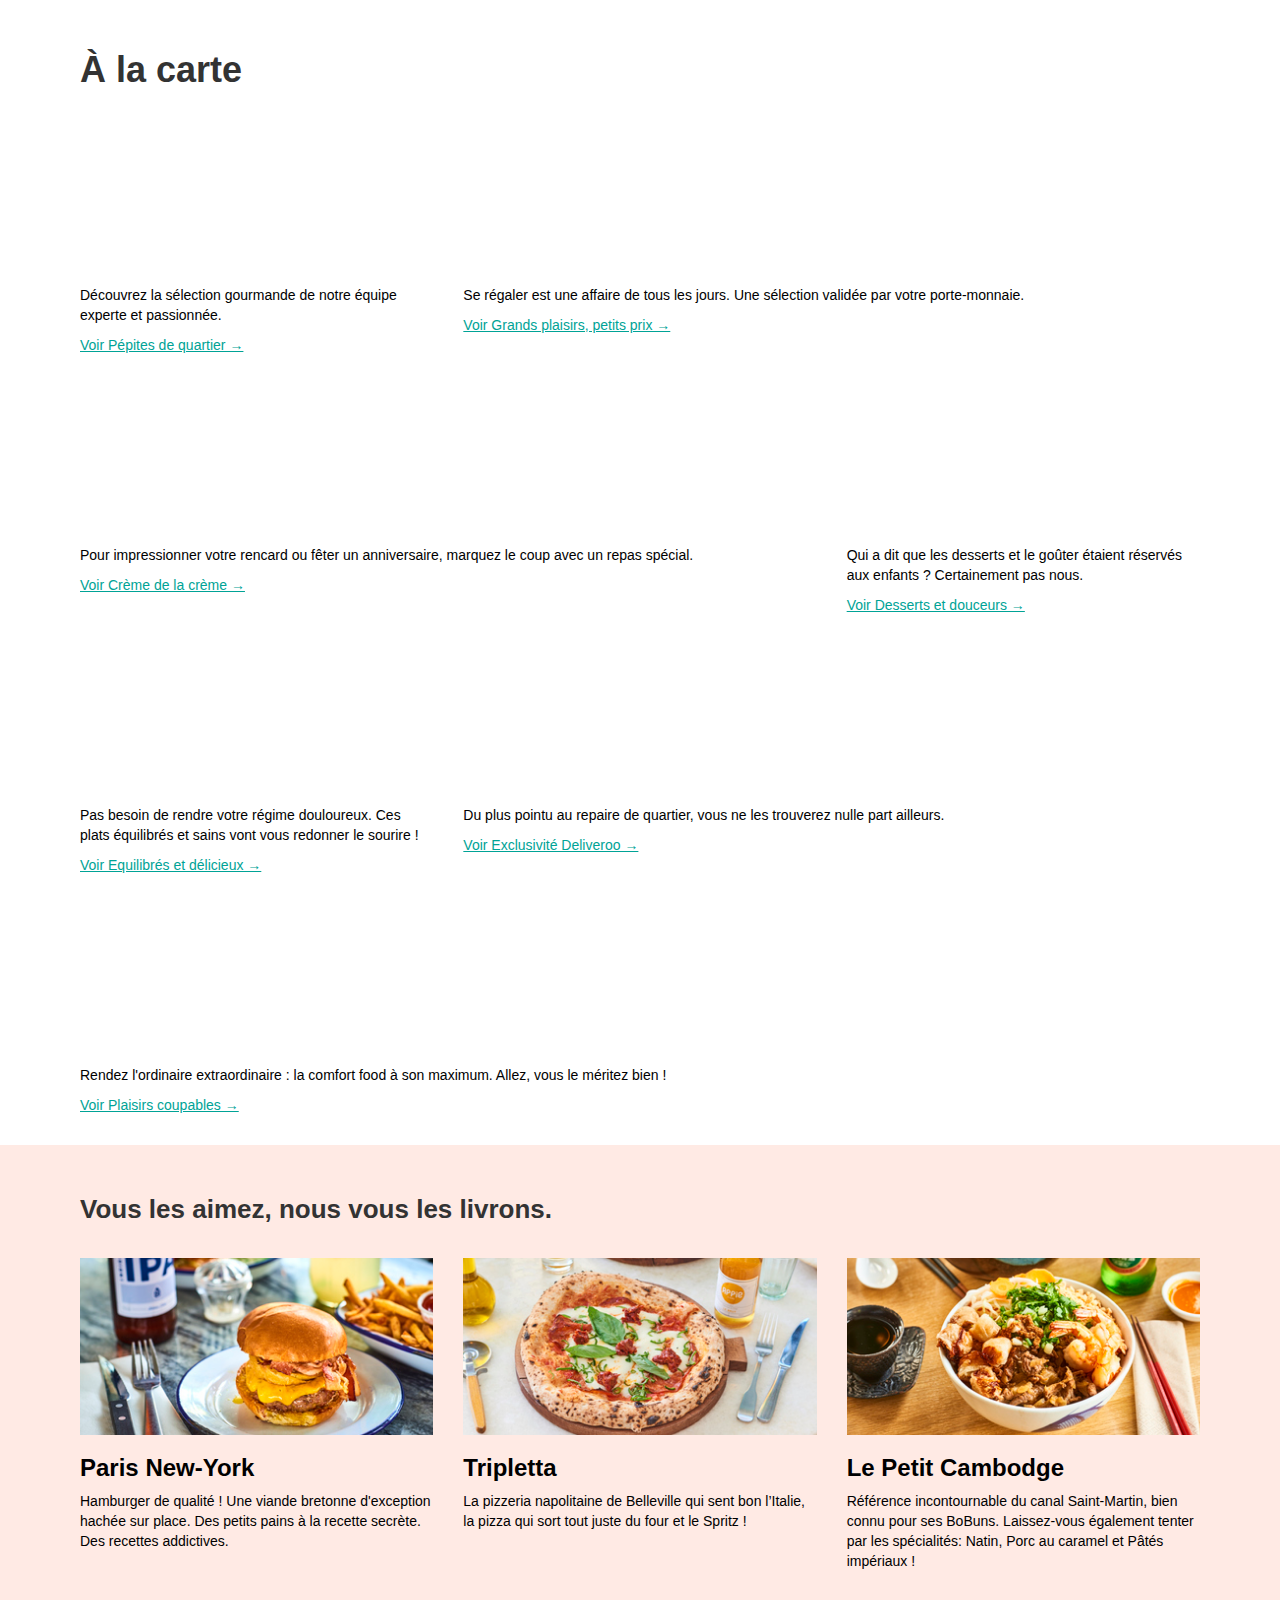
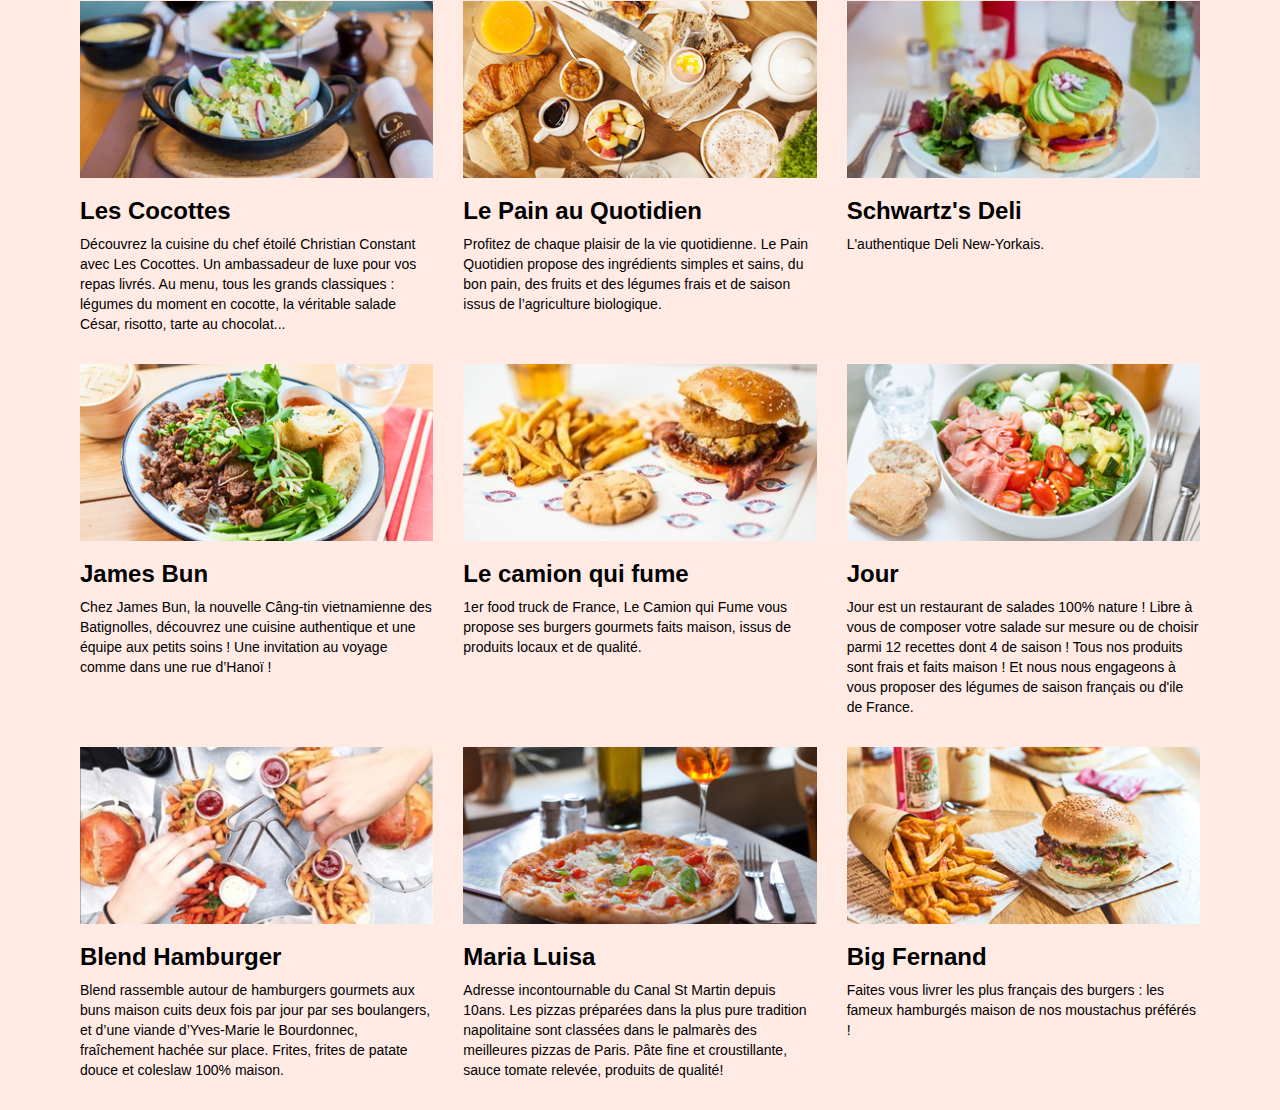
==== acceuil.html @ 729a1a24 "correction du titre et responsive images partie 2" ====
<!DOCTYPE html>
<html lang="en">

<head>
    <meta charset="utf-8">
    <meta http-equiv="X-UA-Compatible" content="IE=edge">
    <meta name="viewport" content="width=device-width, initial-scale=1">
    <title>Kangaroo - Accueil</title>

    <!-- Bootstrap -->
    <link rel="stylesheet" href="https://maxcdn.bootstrapcdn.com/bootstrap/3.3.5/css/bootstrap.min.css">
    <link rel="stylesheet" href="https://maxcdn.bootstrapcdn.com/font-awesome/4.4.0/css/font-awesome.min.css">

    <link rel="stylesheet" type="text/css" href="accueil.css">

    <!-- HTML5 Shim and Respond.js IE8 support of HTML5 elements and media queries -->
    <!-- WARNING: Respond.js doesn't work if you view the page via file:// -->
    <!--[if lt IE 9]>
      <script src="https://oss.maxcdn.com/libs/html5shiv/3.7.2/html5shiv.js"></script>
      <script src="https://oss.maxcdn.com/libs/respond.js/1.4.2/respond.min.js"></script>
    <![endif]-->
</head>

<body>

    <!-- Partie Martin -->
    <div class="container-fluid rows-with-margin">
        <div class="sub-container">
            <h1 class="bold section-title">À la carte</h1>

            <div class="row">
                <a id="pepites" class="col-xs-12 col-sm-6 col-md-4 link-card">
                    <div class="container-title vertical-align fade-on-hover ">
                        <h2 class="bold">Pépites de quartier</h2>
                    </div>
                    <p>Découvrez la sélection gourmande de notre équipe experte et passionnée.</p>
                    <p class="pseudolink">Voir Pépites de quartier →</p>
                </a>
                <a id="grands-plaisirs" class="col-xs-12 col-sm-6 col-md-8 link-card">
                    <div class="container-title vertical-align fade-on-hover">
                        <h2 class="bold">Grands plaisirs, petits prix</h2>
                    </div>
                    <p>Se régaler est une affaire de tous les jours. Une sélection validée par votre porte-monnaie.</p>
                    <p class="pseudolink">Voir Grands plaisirs, petits prix →</p>
                </a>
            </div>

            <div class="row">
                <a id="creme" class="col-xs-12 col-sm-6 col-md-8 link-card">
                    <div class="container-title vertical-align fade-on-hover">
                        <h2 class="bold">Crème de la crème</h2>
                    </div>
                    <p>Pour impressionner votre rencard ou fêter un anniversaire, marquez le coup avec un repas spécial.</p>
                    <p class="pseudolink">Voir Crème de la crème →</p>
                </a>
                <a id="desserts" class="col-xs-12 col-sm-6 col-md-4 link-card">
                    <div class="container-title vertical-align fade-on-hover">
                        <h2 class="bold">Desserts et douceurs</h2>
                    </div>
                    <p>Qui a dit que les desserts et le goûter étaient réservés aux enfants&nbsp;? Certainement pas nous.</p>
                    <p class="pseudolink">Voir Desserts et douceurs →</p>
                </a>
            </div>

            <div class="row">
                <a id="equilibre" class="col-xs-12 col-sm-6 col-md-4 link-card">
                    <div class="container-title vertical-align fade-on-hover">
                        <h2 class="bold">Équilibrés et délicieux</h2>
                    </div>
                    <p>Pas besoin de rendre votre régime douloureux. Ces plats équilibrés et sains vont vous redonner le sourire&nbsp;!</p>
                    <p class="pseudolink">Voir Equilibrés et délicieux →</p>
                </a>
                <a id="exclusivite" class="col-xs-12 col-sm-6 col-md-8 link-card">
                    <div class="container-title vertical-align fade-on-hover">
                        <h2 class="bold">Exclusivité Deliveroo</h2>
                    </div>
                    <p>Du plus pointu au repaire de quartier, vous ne les trouverez nulle part ailleurs.</p>
                    <p class="pseudolink">Voir Exclusivité Deliveroo →</p>
                </a>
            </div>

            <div class="row">
                <a id="plaisirs-coupables" class="col-xs-12 link-card">
                    <div class="container-title vertical-align fade-on-hover">
                        <h2 class="bold">Plaisirs coupables</h2>
                    </div>
                    <p>Rendez l'ordinaire extraordinaire : la comfort food à son maximum. Allez, vous le méritez bien&nbsp;!</p>
                    <p class="pseudolink">Voir Plaisirs coupables →</p>
                </a>
            </div>
        </div>
    </div>

    <!-- Partie Philippe -->
    <div class="container-fluid orange-background rows-with-margin">
        <div class="sub-container">
            <h2 class="normal-weight section-title">Vous les aimez, nous vous les livrons.</h2>

              <div class="row">
                <div class="col-xs-12 col-md-4">
                    <a href="#">
                      <div id="ParisNewYork" class="tailleImg" class="fade-on-hover"></div>
                        <!-- <img class="img-responsive fade-on-hover" src="https://cdn1.deliveroo.co.uk/media/menus/20218/360x180.jpg?v=1485770486" alt="hamburger" />  -->
                        <h3 class="bold">Paris New-York</h3>
                        <p>Hamburger de qualité ! Une viande bretonne d'exception hachée sur place. Des petits pains à la recette secrète. Des recettes addictives.</p>
                    </a>
                </div>

                <div class="col-xs-12 col-md-4">
                    <a href="#">
                      <div id="Tripletta" class="tailleImg" class="fade-on-hover"></div>
                        <!-- <img class="img-responsive fade-on-hover" src="https://cdn1.deliveroo.co.uk/media/menus/24164/360x180.jpg?v=1473859229" alt="Pizza sortie du four" /> -->
                        <h3 class="bold">Tripletta</h3>
                        <p>La pizzeria napolitaine de Belleville qui sent bon l’Italie, la pizza qui sort tout juste du four et le Spritz !</p>
                    </a>
                </div>

                <div class="col-xs-12 col-md-4">
                    <a href="#">
                      <div id="lePetitCambodge" class="tailleImg" class="fade-on-hover"></div>
                        <!-- <img class="img-responsive fade-on-hover" src="https://cdn1.deliveroo.co.uk/media/menus/24538/360x180.jpg?v=1474541235" alt="Le petit Cambodge" /> -->
                        <h3 class="bold">Le Petit Cambodge</h3>
                        <p>Référence incontournable du canal Saint-Martin, bien connu pour ses BoBuns. Laissez-vous également tenter par les spécialités: Natin, Porc au caramel et Pâtés impériaux !</p>
                    </a>
                </div>
            </div>

            <div class="row">
                <div class="col-xs-12 col-md-4">
                    <a href="#">
                      <div id="lesCocottes" class="tailleImg" class="fade-on-hover"></div>
                        <!-- <img class="img-responsive fade-on-hover" src="https://cdn1.deliveroo.co.uk/media/menus/15869/360x180.jpg?v=1484749423" alt="Entrée" /> -->
                        <h3 class="bold">Les Cocottes</h3>
                        <p>Découvrez la cuisine du chef étoilé Christian Constant avec Les Cocottes. Un ambassadeur de luxe pour vos repas livrés. Au menu, tous les grands classiques : légumes du moment en cocotte, la véritable salade César, risotto, tarte
                            au chocolat...
                        </p>
                    </a>
                </div>

                <div class="col-xs-12 col-md-4">
                    <a href="#">
                      <div id="lePainQuotidien" class="tailleImg" class="fade-on-hover"></div>
                        <!-- <img class="img-responsive fade-on-hover" src="https://cdn1.deliveroo.co.uk/media/menus/17697/360x180.jpg?v=1473949344" alt="Le pain au quotidien" /> -->
                        <h3 class="bold">Le Pain au Quotidien</h3>
                        <p>Profitez de chaque plaisir de la vie quotidienne. Le Pain Quotidien propose des ingrédients simples et sains, du bon pain, des fruits et des légumes frais et de saison issus de l’agriculture biologique.</p>
                    </a>
                </div>

                <div class="col-xs-12 col-md-4">
                    <a href="#">
                      <div id="SchwartzsDeli" class="tailleImg" class="fade-on-hover"></div>
                        <!-- <img class="img-responsive fade-on-hover" src="https://cdn1.deliveroo.co.uk/media/menus/10381/360x180.jpg?v=1473408889" alt="Cuisine indienne" /> -->
                        <h3 class="bold">Schwartz's Deli</h3>
                        <p>L'authentique Deli New-Yorkais.</p>
                    </a>
                </div>
            </div>

            <div class="row">
                <div class="col-xs-12 col-md-4">
                    <a href="#">
                      <div id="jamesBun" class="tailleImg" class="fade-on-hover"></div>
                        <!-- <img class="img-responsive fade-on-hover" src="https://cdn1.deliveroo.co.uk/media/menus/16532/360x180.jpg?v=1473408136" alt="Cuisine vietnamienne" /> -->
                        <h3 class="bold">James Bun</h3>
                        <p>Chez James Bun, la nouvelle Câng-tin vietnamienne des Batignolles, découvrez une cuisine authentique et une équipe aux petits soins ! Une invitation au voyage comme dans une rue d’Hanoï !</p>
                    </a>
                </div>

                <div class="col-xs-12 col-md-4">
                    <a href="#">
                      <div id="leCamionQuiFume" class="tailleImg" class="fade-on-hover"></div>
                        <!-- <img class="img-responsive fade-on-hover" src="https://cdn1.deliveroo.co.uk/media/menus/24502/360x180.jpg?v=1476971467" alt="Food truck" /> -->
                        <h3 class="bold">Le camion qui fume</h3>
                        <p>1er food truck de France, Le Camion qui Fume vous propose ses burgers gourmets faits maison, issus de produits locaux et de qualité.</p>
                    </a>
                </div>

                <div class="col-xs-12 col-md-4">
                    <a href="#">
                      <div id="jour" class="tailleImg" class="fade-on-hover"></div>
                        <!-- <img class="img-responsive fade-on-hover" src="https://cdn1.deliveroo.co.uk/media/menus/20818/360x180.jpg?v=1476440556" alt="Restaurant de salade" /> -->
                        <h3 class="bold">Jour</h3>
                        <p>Jour est un restaurant de salades 100% nature ! Libre à vous de composer votre salade sur mesure ou de choisir parmi 12 recettes dont 4 de saison ! Tous nos produits sont frais et faits maison ! Et nous nous engageons à vous proposer
                            des légumes de saison français ou d'ile de France.</p>
                    </a>
                </div>
            </div>

            <div class="row">
                <div class="col-xs-12 col-md-4">
                    <a href="#">
                      <div id="blendHamburger" class="tailleImg" class="fade-on-hover"></div>
                        <!-- <img class="img-responsive fade-on-hover" src="https://cdn1.deliveroo.co.uk/media/menus/24723/360x180.jpg?v=1475058644" alt="Blend Hamburger" /> -->
                        <h3 class="bold">Blend Hamburger</h3>
                        <p>Blend rassemble autour de hamburgers gourmets aux buns maison cuits deux fois par jour par ses boulangers, et d’une viande d’Yves-Marie le Bourdonnec, fraîchement hachée sur place. Frites, frites de patate douce et coleslaw 100%
                            maison.</p>
                    </a>
                </div>

                <div class="col-xs-12 col-md-4">
                    <a href="#">
                      <div id="mariaLuisa" class="tailleImg" class="fade-on-hover"></div>
                        <!-- <img class="img-responsive fade-on-hover" src="https://cdn1.deliveroo.co.uk/media/menus/7730/360x180.jpg?v=1473408923" alt="Pizza Maria Luisa" /> -->
                        <h3 class="bold">Maria Luisa</h3>
                        <p>Adresse incontournable du Canal St Martin depuis 10ans. Les pizzas préparées dans la plus pure tradition napolitaine sont classées dans le palmarès des meilleures pizzas de Paris. Pâte fine et croustillante, sauce tomate relevée,
                            produits de qualité!</p>
                    </a>
                </div>

                <div class="col-xs-12 col-md-4">
                    <a href="#">
                        <div id="bigFernand" class="tailleImg" class="fade-on-hover"></div>
                        <!-- <img class="img-responsive fade-on-hover" src="https://cdn1.deliveroo.co.uk/media/menus/5220/360x180.jpg?v=1481970762" alt="Burger français"> -->
                        <h3 class="bold">Big Fernand</h3>
                        <p>Faites vous livrer les plus français des burgers : les fameux hamburgés maison de nos moustachus préférés !</p>
                    </a>
                </div>
            </div>
        </div>
    </div>

    <!-- jQuery (necessary for Bootstrap's JavaScript plugins) -->
    <script src="https://ajax.googleapis.com/ajax/libs/jquery/1.11.3/jquery.min.js"></script>
    <!-- Include all compiled plugins (below), or include individual files as needed -->
    <script src="https://maxcdn.bootstrapcdn.com/bootstrap/3.3.5/js/bootstrap.min.js"></script>

    </body>

</html>
---- accueil.css ----
#pepites .container-title {
    background-image: url("img/title-pepites.jpg");
}

#grands-plaisirs .container-title {
    background-image: url("img/title-grands-plaisirs.jpg");
}

#creme .container-title {
    background-image: url("img/title-creme.jpg");
}

#desserts .container-title {
    background-image: url("img/title-desserts.jpg");
}

#equilibre .container-title {
    background-image: url("img/title-equilibre.jpg");
}

#exclusivite .container-title {
    background-image: url("img/title-exclusivite.jpg");
}

#plaisirs-coupables .container-title {
    background-image: url("img/title-plaisirs-coupables.jpg");
}

.orange-background {
    background: #FFEAE4;
}

.rows-with-margin .row {
    margin-bottom: 20px;
}

#ParisNewYork {
    background-image: url("img/parisNY.jpg");
    /* background-size: cover;
    width: 360px;
    height: 180px; */
}

#Tripletta {
  background-image: url("img/Tripletta.jpg");
}

#lePetitCambodge {
  background-image: url("img/lePetitCambodge.jpg");
}

#lesCocottes {
  background-image: url("img/lesCocottes.jpg");
}

#lePainQuotidien {
  background-image: url("img/lePainAuQuotidien.jpg");
}

#SchwartzsDeli {
  background-image: url("img/schwartzsDeli.jpg");
}

#jamesBun {
  background-image: url("img/jamesBun.jpg");
}

#leCamionQuiFume {
  background-image: url("img/leCamionQuiFume.jpg");
}

#jour {
  background-image: url("img/jour.jpg");
}

#blendHamburger {
  background-image: url("img/blendHamburger.jpg");
}

#mariaLuisa {
  background-image: url("img/mariaLuisa.jpg");
}

#bigFernand {
  background-image: url("img/bigFernand.jpg");
}

.tailleImg {
  background-size: cover;
  background-position: center;
  padding-top: 50%;
}

/*@media screen and (max-width: 992px) {
    .tailleImg {
      width: 100%;
      height: 350px;
      max-height: 75%;
      margin: 0 auto;
    }
}*/

.container-title {
    height: 150px;
    background-size: cover;
    display: flex;
    margin-bottom: 10px;
}

.vertical-align {
    align-items: center;
    text-align: center;
}

.container-title h2 {
    color: white;
    text-align: center;
    width: 100%;
}

.fade-on-hover:hover {
    opacity: 0.8;
}

.bold {
    font-weight: bold;
}

.normal-weight {
  font-size: 26px;
  font-weight: bold;
}

a, a:hover {
    color: black;
    text-decoration: none;
}

.section-title {
  margin-bottom: 35px;
  margin-top: 50px;
}

.pseudolink {
    text-decoration: underline;
    color: rgb(0, 163, 150);
}

@media screen and (min-width: 1200px) {
    .sub-container {
        width: 1120px;
        margin: 0 auto;
    }
}

/*.footer {
  background-color: #2e3333;
  margin-bottom: 10px;
}

.footer-primary {
  text-align: center;
  padding-bottom: 60px;
  padding-top: 60px;
  margin: auto 0px;
}

.footer-primary a {
  color: #ffffff;
  font-size: 14px;
  border: solid green 1px;
  margin-right: 20px;

}

.footer-secondary {
  background: #2e3333;
  float: left;
}*/
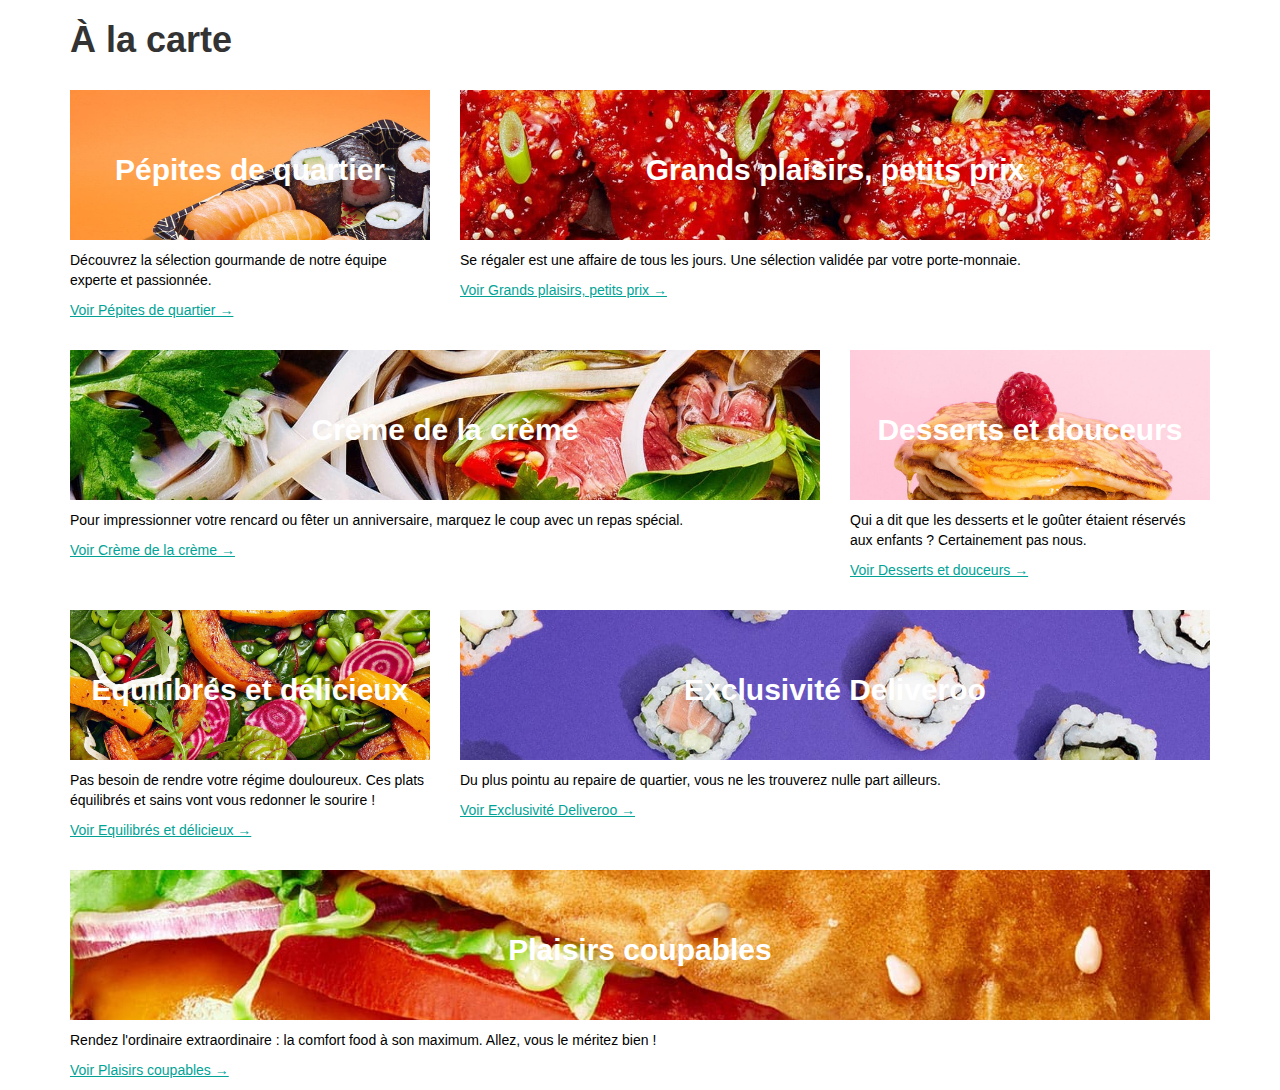
==== commit 803621e4: "commit sans conflict ?" ====
--- a/acceuil.html
+++ b/acceuil.html
@@ -23,207 +23,77 @@
 
 <body>
 
-    <!-- Partie Martin -->
-    <div class="container-fluid rows-with-margin">
-        <div class="sub-container">
-            <h1 class="bold section-title">À la carte</h1>
-
-            <div class="row">
-                <a id="pepites" class="col-xs-12 col-sm-6 col-md-4 link-card">
-                    <div class="container-title vertical-align fade-on-hover ">
-                        <h2 class="bold">Pépites de quartier</h2>
-                    </div>
-                    <p>Découvrez la sélection gourmande de notre équipe experte et passionnée.</p>
-                    <p class="pseudolink">Voir Pépites de quartier →</p>
-                </a>
-                <a id="grands-plaisirs" class="col-xs-12 col-sm-6 col-md-8 link-card">
-                    <div class="container-title vertical-align fade-on-hover">
-                        <h2 class="bold">Grands plaisirs, petits prix</h2>
-                    </div>
-                    <p>Se régaler est une affaire de tous les jours. Une sélection validée par votre porte-monnaie.</p>
-                    <p class="pseudolink">Voir Grands plaisirs, petits prix →</p>
-                </a>
-            </div>
-
-            <div class="row">
-                <a id="creme" class="col-xs-12 col-sm-6 col-md-8 link-card">
-                    <div class="container-title vertical-align fade-on-hover">
-                        <h2 class="bold">Crème de la crème</h2>
-                    </div>
-                    <p>Pour impressionner votre rencard ou fêter un anniversaire, marquez le coup avec un repas spécial.</p>
-                    <p class="pseudolink">Voir Crème de la crème →</p>
-                </a>
-                <a id="desserts" class="col-xs-12 col-sm-6 col-md-4 link-card">
-                    <div class="container-title vertical-align fade-on-hover">
-                        <h2 class="bold">Desserts et douceurs</h2>
-                    </div>
-                    <p>Qui a dit que les desserts et le goûter étaient réservés aux enfants&nbsp;? Certainement pas nous.</p>
-                    <p class="pseudolink">Voir Desserts et douceurs →</p>
-                </a>
-            </div>
-
-            <div class="row">
-                <a id="equilibre" class="col-xs-12 col-sm-6 col-md-4 link-card">
-                    <div class="container-title vertical-align fade-on-hover">
-                        <h2 class="bold">Équilibrés et délicieux</h2>
-                    </div>
-                    <p>Pas besoin de rendre votre régime douloureux. Ces plats équilibrés et sains vont vous redonner le sourire&nbsp;!</p>
-                    <p class="pseudolink">Voir Equilibrés et délicieux →</p>
-                </a>
-                <a id="exclusivite" class="col-xs-12 col-sm-6 col-md-8 link-card">
-                    <div class="container-title vertical-align fade-on-hover">
-                        <h2 class="bold">Exclusivité Deliveroo</h2>
-                    </div>
-                    <p>Du plus pointu au repaire de quartier, vous ne les trouverez nulle part ailleurs.</p>
-                    <p class="pseudolink">Voir Exclusivité Deliveroo →</p>
-                </a>
-            </div>
-
-            <div class="row">
-                <a id="plaisirs-coupables" class="col-xs-12 link-card">
-                    <div class="container-title vertical-align fade-on-hover">
-                        <h2 class="bold">Plaisirs coupables</h2>
-                    </div>
-                    <p>Rendez l'ordinaire extraordinaire : la comfort food à son maximum. Allez, vous le méritez bien&nbsp;!</p>
-                    <p class="pseudolink">Voir Plaisirs coupables →</p>
-                </a>
-            </div>
-        </div>
-    </div>
-
-    <!-- Partie Philippe -->
-    <div class="container-fluid orange-background rows-with-margin">
-        <div class="sub-container">
-            <h2 class="normal-weight section-title">Vous les aimez, nous vous les livrons.</h2>
-
-              <div class="row">
-                <div class="col-xs-12 col-md-4">
-                    <a href="#">
-                      <div id="ParisNewYork" class="tailleImg" class="fade-on-hover"></div>
-                        <!-- <img class="img-responsive fade-on-hover" src="https://cdn1.deliveroo.co.uk/media/menus/20218/360x180.jpg?v=1485770486" alt="hamburger" />  -->
-                        <h3 class="bold">Paris New-York</h3>
-                        <p>Hamburger de qualité ! Une viande bretonne d'exception hachée sur place. Des petits pains à la recette secrète. Des recettes addictives.</p>
-                    </a>
-                </div>
-
-                <div class="col-xs-12 col-md-4">
-                    <a href="#">
-                      <div id="Tripletta" class="tailleImg" class="fade-on-hover"></div>
-                        <!-- <img class="img-responsive fade-on-hover" src="https://cdn1.deliveroo.co.uk/media/menus/24164/360x180.jpg?v=1473859229" alt="Pizza sortie du four" /> -->
-                        <h3 class="bold">Tripletta</h3>
-                        <p>La pizzeria napolitaine de Belleville qui sent bon l’Italie, la pizza qui sort tout juste du four et le Spritz !</p>
-                    </a>
-                </div>
-
-                <div class="col-xs-12 col-md-4">
-                    <a href="#">
-                      <div id="lePetitCambodge" class="tailleImg" class="fade-on-hover"></div>
-                        <!-- <img class="img-responsive fade-on-hover" src="https://cdn1.deliveroo.co.uk/media/menus/24538/360x180.jpg?v=1474541235" alt="Le petit Cambodge" /> -->
-                        <h3 class="bold">Le Petit Cambodge</h3>
-                        <p>Référence incontournable du canal Saint-Martin, bien connu pour ses BoBuns. Laissez-vous également tenter par les spécialités: Natin, Porc au caramel et Pâtés impériaux !</p>
-                    </a>
-                </div>
-            </div>
-
-            <div class="row">
-                <div class="col-xs-12 col-md-4">
-                    <a href="#">
-                      <div id="lesCocottes" class="tailleImg" class="fade-on-hover"></div>
-                        <!-- <img class="img-responsive fade-on-hover" src="https://cdn1.deliveroo.co.uk/media/menus/15869/360x180.jpg?v=1484749423" alt="Entrée" /> -->
-                        <h3 class="bold">Les Cocottes</h3>
-                        <p>Découvrez la cuisine du chef étoilé Christian Constant avec Les Cocottes. Un ambassadeur de luxe pour vos repas livrés. Au menu, tous les grands classiques : légumes du moment en cocotte, la véritable salade César, risotto, tarte
-                            au chocolat...
-                        </p>
-                    </a>
-                </div>
-
-                <div class="col-xs-12 col-md-4">
-                    <a href="#">
-                      <div id="lePainQuotidien" class="tailleImg" class="fade-on-hover"></div>
-                        <!-- <img class="img-responsive fade-on-hover" src="https://cdn1.deliveroo.co.uk/media/menus/17697/360x180.jpg?v=1473949344" alt="Le pain au quotidien" /> -->
-                        <h3 class="bold">Le Pain au Quotidien</h3>
-                        <p>Profitez de chaque plaisir de la vie quotidienne. Le Pain Quotidien propose des ingrédients simples et sains, du bon pain, des fruits et des légumes frais et de saison issus de l’agriculture biologique.</p>
-                    </a>
-                </div>
-
-                <div class="col-xs-12 col-md-4">
-                    <a href="#">
-                      <div id="SchwartzsDeli" class="tailleImg" class="fade-on-hover"></div>
-                        <!-- <img class="img-responsive fade-on-hover" src="https://cdn1.deliveroo.co.uk/media/menus/10381/360x180.jpg?v=1473408889" alt="Cuisine indienne" /> -->
-                        <h3 class="bold">Schwartz's Deli</h3>
-                        <p>L'authentique Deli New-Yorkais.</p>
-                    </a>
-                </div>
-            </div>
-
-            <div class="row">
-                <div class="col-xs-12 col-md-4">
-                    <a href="#">
-                      <div id="jamesBun" class="tailleImg" class="fade-on-hover"></div>
-                        <!-- <img class="img-responsive fade-on-hover" src="https://cdn1.deliveroo.co.uk/media/menus/16532/360x180.jpg?v=1473408136" alt="Cuisine vietnamienne" /> -->
-                        <h3 class="bold">James Bun</h3>
-                        <p>Chez James Bun, la nouvelle Câng-tin vietnamienne des Batignolles, découvrez une cuisine authentique et une équipe aux petits soins ! Une invitation au voyage comme dans une rue d’Hanoï !</p>
-                    </a>
-                </div>
-
-                <div class="col-xs-12 col-md-4">
-                    <a href="#">
-                      <div id="leCamionQuiFume" class="tailleImg" class="fade-on-hover"></div>
-                        <!-- <img class="img-responsive fade-on-hover" src="https://cdn1.deliveroo.co.uk/media/menus/24502/360x180.jpg?v=1476971467" alt="Food truck" /> -->
-                        <h3 class="bold">Le camion qui fume</h3>
-                        <p>1er food truck de France, Le Camion qui Fume vous propose ses burgers gourmets faits maison, issus de produits locaux et de qualité.</p>
-                    </a>
-                </div>
-
-                <div class="col-xs-12 col-md-4">
-                    <a href="#">
-                      <div id="jour" class="tailleImg" class="fade-on-hover"></div>
-                        <!-- <img class="img-responsive fade-on-hover" src="https://cdn1.deliveroo.co.uk/media/menus/20818/360x180.jpg?v=1476440556" alt="Restaurant de salade" /> -->
-                        <h3 class="bold">Jour</h3>
-                        <p>Jour est un restaurant de salades 100% nature ! Libre à vous de composer votre salade sur mesure ou de choisir parmi 12 recettes dont 4 de saison ! Tous nos produits sont frais et faits maison ! Et nous nous engageons à vous proposer
-                            des légumes de saison français ou d'ile de France.</p>
-                    </a>
-                </div>
-            </div>
-
-            <div class="row">
-                <div class="col-xs-12 col-md-4">
-                    <a href="#">
-                      <div id="blendHamburger" class="tailleImg" class="fade-on-hover"></div>
-                        <!-- <img class="img-responsive fade-on-hover" src="https://cdn1.deliveroo.co.uk/media/menus/24723/360x180.jpg?v=1475058644" alt="Blend Hamburger" /> -->
-                        <h3 class="bold">Blend Hamburger</h3>
-                        <p>Blend rassemble autour de hamburgers gourmets aux buns maison cuits deux fois par jour par ses boulangers, et d’une viande d’Yves-Marie le Bourdonnec, fraîchement hachée sur place. Frites, frites de patate douce et coleslaw 100%
-                            maison.</p>
-                    </a>
-                </div>
-
-                <div class="col-xs-12 col-md-4">
-                    <a href="#">
-                      <div id="mariaLuisa" class="tailleImg" class="fade-on-hover"></div>
-                        <!-- <img class="img-responsive fade-on-hover" src="https://cdn1.deliveroo.co.uk/media/menus/7730/360x180.jpg?v=1473408923" alt="Pizza Maria Luisa" /> -->
-                        <h3 class="bold">Maria Luisa</h3>
-                        <p>Adresse incontournable du Canal St Martin depuis 10ans. Les pizzas préparées dans la plus pure tradition napolitaine sont classées dans le palmarès des meilleures pizzas de Paris. Pâte fine et croustillante, sauce tomate relevée,
-                            produits de qualité!</p>
-                    </a>
-                </div>
-
-                <div class="col-xs-12 col-md-4">
-                    <a href="#">
-                        <div id="bigFernand" class="tailleImg" class="fade-on-hover"></div>
-                        <!-- <img class="img-responsive fade-on-hover" src="https://cdn1.deliveroo.co.uk/media/menus/5220/360x180.jpg?v=1481970762" alt="Burger français"> -->
-                        <h3 class="bold">Big Fernand</h3>
-                        <p>Faites vous livrer les plus français des burgers : les fameux hamburgés maison de nos moustachus préférés !</p>
-                    </a>
-                </div>
-            </div>
-        </div>
-    </div>
-
     <!-- jQuery (necessary for Bootstrap's JavaScript plugins) -->
     <script src="https://ajax.googleapis.com/ajax/libs/jquery/1.11.3/jquery.min.js"></script>
     <!-- Include all compiled plugins (below), or include individual files as needed -->
     <script src="https://maxcdn.bootstrapcdn.com/bootstrap/3.3.5/js/bootstrap.min.js"></script>
 
-    </body>
+    <div class="container">
+        <h1>À la carte</h1>
+
+        <div class="row">
+            <a id="pepites" class="col-xs-12 col-sm-6 col-md-4 link-card">
+                <div class="container-title vertical-align">
+                    <h2 class="fade-on-hover">Pépites de quartier</h2>
+                </div>
+                <p>Découvrez la sélection gourmande de notre équipe experte et passionnée.</p>
+                <p class="pseudolink">Voir Pépites de quartier →</p>
+            </a>
+            <a id="grands-plaisirs" class="col-xs-12 col-sm-6 col-md-8 link-card">
+                <div class="container-title vertical-align">
+                    <h2 class="fade-on-hover">Grands plaisirs, petits prix</h2>
+                </div>
+                <p>Se régaler est une affaire de tous les jours. Une sélection validée par votre porte-monnaie.</p>
+                <p class="pseudolink">Voir Grands plaisirs, petits prix →</p>
+            </a>
+        </div>
+
+        <div class="row">
+            <a id="creme" class="col-xs-12 col-sm-6 col-md-8 link-card">
+                <div class="container-title vertical-align">
+                    <h2 class="fade-on-hover">Crème de la crème</h2>
+                </div>
+                <p>Pour impressionner votre rencard ou fêter un anniversaire, marquez le coup avec un repas spécial.</p>
+                <p class="pseudolink">Voir Crème de la crème →</p>
+            </a>
+            <a id="desserts" class="col-xs-12 col-sm-6 col-md-4 link-card">
+                <div class="container-title vertical-align">
+                    <h2 class="fade-on-hover">Desserts et douceurs</h2>
+                </div>
+                <p>Qui a dit que les desserts et le goûter étaient réservés aux enfants&nbsp;? Certainement pas nous.</p>
+                <p class="pseudolink">Voir Desserts et douceurs →</p>
+            </a>
+        </div>
+
+        <div class="row">
+            <a id="equilibre" class="col-xs-12 col-sm-6 col-md-4 link-card">
+                <div class="container-title vertical-align">
+                    <h2 class="fade-on-hover">Équilibrés et délicieux</h2>
+                </div>
+                <p>Pas besoin de rendre votre régime douloureux. Ces plats équilibrés et sains vont vous redonner le sourire&nbsp;!</p>
+                <p class="pseudolink">Voir Equilibrés et délicieux →</p>
+            </a>
+            <a id="exclusivite" class="col-xs-12 col-sm-6 col-md-8 link-card">
+                <div class="container-title vertical-align">
+                    <h2 class="fade-on-hover">Exclusivité Deliveroo</h2>
+                    </div>
+                <p>Du plus pointu au repaire de quartier, vous ne les trouverez nulle part ailleurs.</p>
+                <p class="pseudolink">Voir Exclusivité Deliveroo →</p>
+            </a>
+        </div>
+
+        <div class="row">
+            <a id="plaisirs-coupables" class="col-xs-12 link-card">
+                <div class="container-title vertical-align">
+                    <h2 class="fade-on-hover">Plaisirs coupables</h2>
+                </div>
+                <p>Rendez l'ordinaire extraordinaire : la comfort food à son maximum. Allez, vous le méritez bien&nbsp;!</p>
+                <p class="pseudolink">Voir Plaisirs coupables →</p>
+            </a>
+        </div>
+
+
+    </div>
+</body>
 
 </html>
--- a/accueil.css
+++ b/accueil.css
@@ -1,110 +1,17 @@
-#pepites .container-title {
-    background-image: url("img/title-pepites.jpg");
-}
-
-#grands-plaisirs .container-title {
-    background-image: url("img/title-grands-plaisirs.jpg");
-}
-
-#creme .container-title {
-    background-image: url("img/title-creme.jpg");
-}
-
-#desserts .container-title {
-    background-image: url("img/title-desserts.jpg");
-}
-
-#equilibre .container-title {
-    background-image: url("img/title-equilibre.jpg");
-}
-
-#exclusivite .container-title {
-    background-image: url("img/title-exclusivite.jpg");
-}
-
-#plaisirs-coupables .container-title {
-    background-image: url("img/title-plaisirs-coupables.jpg");
-}
-
-.orange-background {
-    background: #FFEAE4;
-}
-
-.rows-with-margin .row {
-    margin-bottom: 20px;
-}
-
-#ParisNewYork {
-    background-image: url("img/parisNY.jpg");
-    /* background-size: cover;
-    width: 360px;
-    height: 180px; */
-}
-
-#Tripletta {
-  background-image: url("img/Tripletta.jpg");
-}
-
-#lePetitCambodge {
-  background-image: url("img/lePetitCambodge.jpg");
-}
-
-#lesCocottes {
-  background-image: url("img/lesCocottes.jpg");
-}
-
-#lePainQuotidien {
-  background-image: url("img/lePainAuQuotidien.jpg");
-}
-
-#SchwartzsDeli {
-  background-image: url("img/schwartzsDeli.jpg");
-}
-
-#jamesBun {
-  background-image: url("img/jamesBun.jpg");
-}
-
-#leCamionQuiFume {
-  background-image: url("img/leCamionQuiFume.jpg");
-}
-
-#jour {
-  background-image: url("img/jour.jpg");
-}
-
-#blendHamburger {
-  background-image: url("img/blendHamburger.jpg");
-}
-
-#mariaLuisa {
-  background-image: url("img/mariaLuisa.jpg");
-}
-
-#bigFernand {
-  background-image: url("img/bigFernand.jpg");
-}
-
-.tailleImg {
-  background-size: cover;
-  background-position: center;
-  padding-top: 50%;
-}
-
-/*@media screen and (max-width: 992px) {
-    .tailleImg {
-      width: 100%;
-      height: 350px;
-      max-height: 75%;
-      margin: 0 auto;
-    }
-}*/
+#pepites .container-title { background-image: url("img/title-pepites.jpg");}
+#grands-plaisirs .container-title { background-image: url("img/title-grands-plaisirs.jpg");}
+#creme .container-title { background-image: url("img/title-creme.jpg");}
+#desserts .container-title { background-image: url("img/title-desserts.jpg");}
+#equilibre .container-title { background-image: url("img/title-equilibre.jpg");}
+#exclusivite .container-title { background-image: url("img/title-exclusivite.jpg");}
+#plaisirs-coupables .container-title { background-image: url("img/title-plaisirs-coupables.jpg");}
 
 .container-title {
     height: 150px;
     background-size: cover;
     display: flex;
     margin-bottom: 10px;
+    margin-top: 20px;
 }
 
 .vertical-align {
@@ -112,23 +19,15 @@
     text-align: center;
 }
 
-.container-title h2 {
+h1 {
+    font-weight: bold;
+}
+
+h2 {
     color: white;
     text-align: center;
     width: 100%;
-}
-
-.fade-on-hover:hover {
-    opacity: 0.8;
-}
-
-.bold {
     font-weight: bold;
-}
-
-.normal-weight {
-  font-size: 26px;
-  font-weight: bold;
 }
 
 a, a:hover {
@@ -136,44 +35,7 @@
     text-decoration: none;
 }
 
-.section-title {
-  margin-bottom: 35px;
-  margin-top: 50px;
-}
-
 .pseudolink {
     text-decoration: underline;
     color: rgb(0, 163, 150);
 }
-
-@media screen and (min-width: 1200px) {
-    .sub-container {
-        width: 1120px;
-        margin: 0 auto;
-    }
-}
-
-/*.footer {
-  background-color: #2e3333;
-  margin-bottom: 10px;
-}
-
-.footer-primary {
-  text-align: center;
-  padding-bottom: 60px;
-  padding-top: 60px;
-  margin: auto 0px;
-}
-
-.footer-primary a {
-  color: #ffffff;
-  font-size: 14px;
-  border: solid green 1px;
-  margin-right: 20px;
-
-}
-
-.footer-secondary {
-  background: #2e3333;
-  float: left;
-}*/
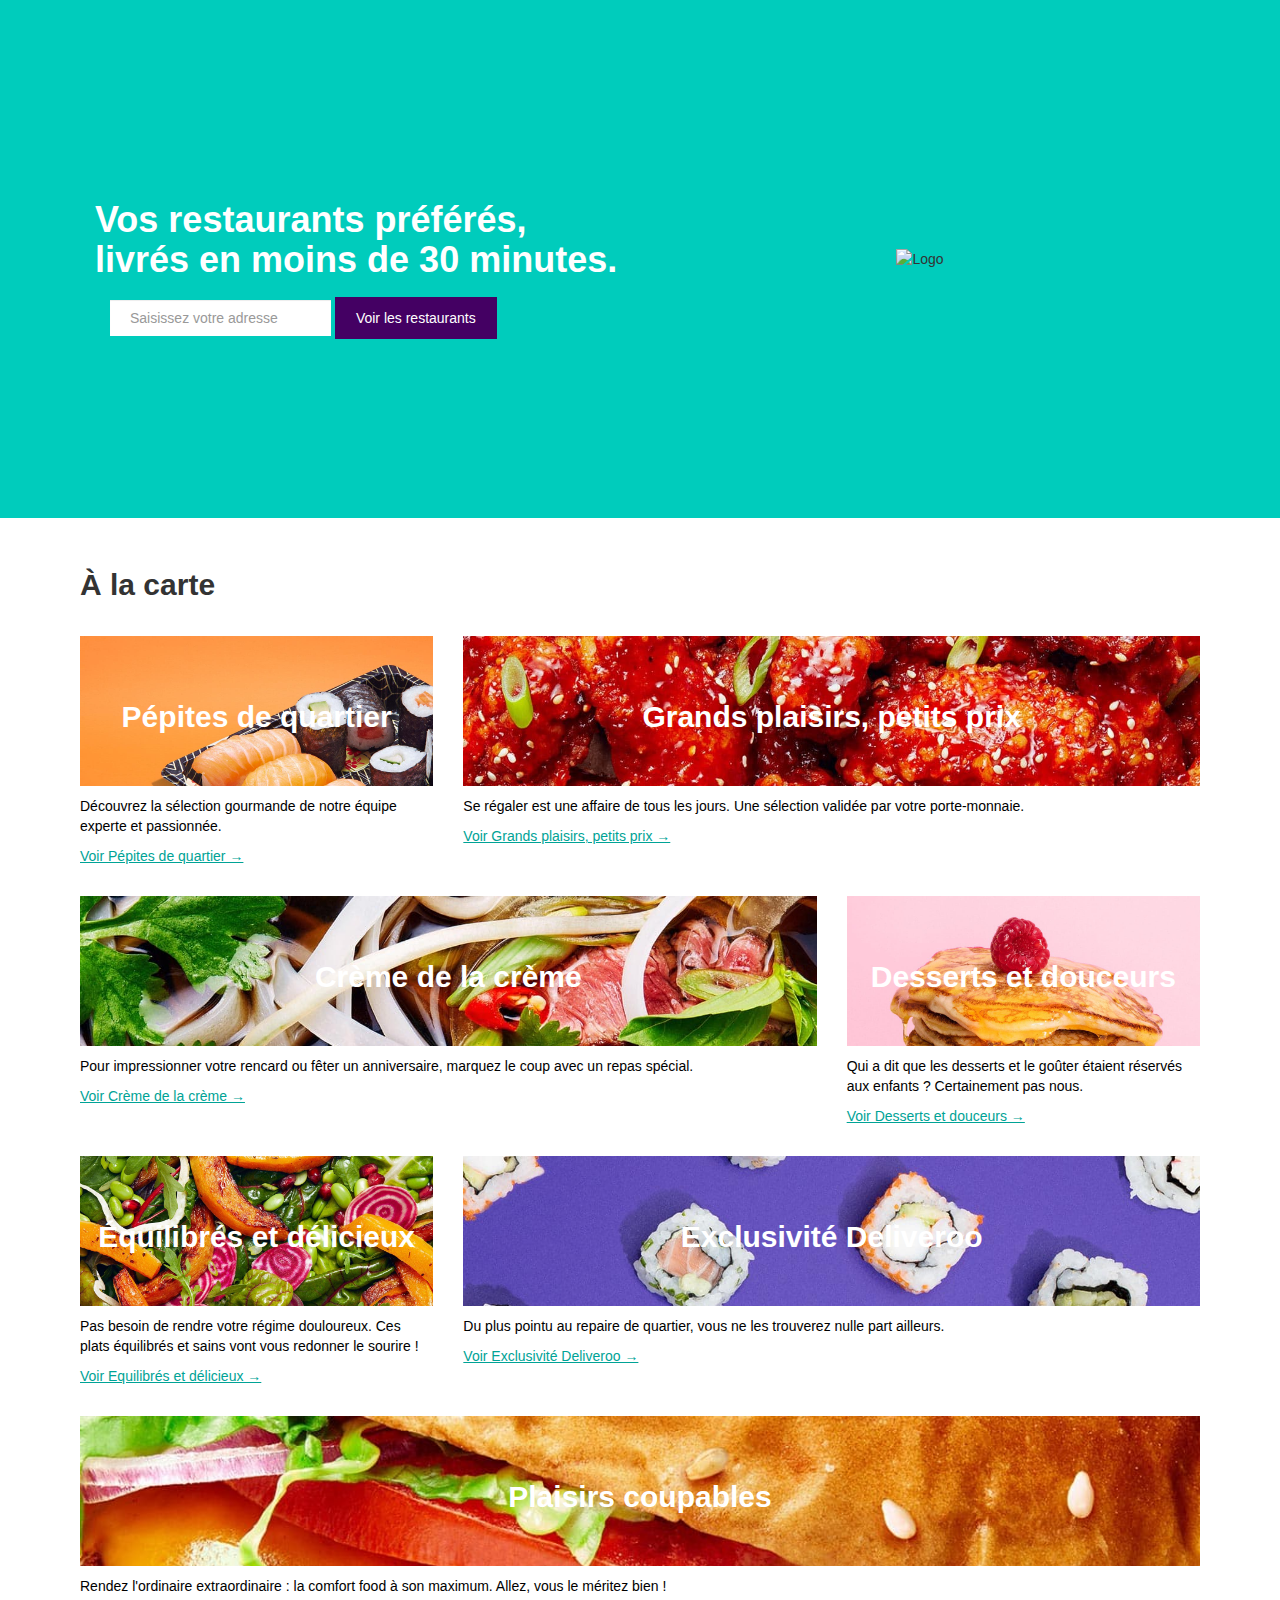
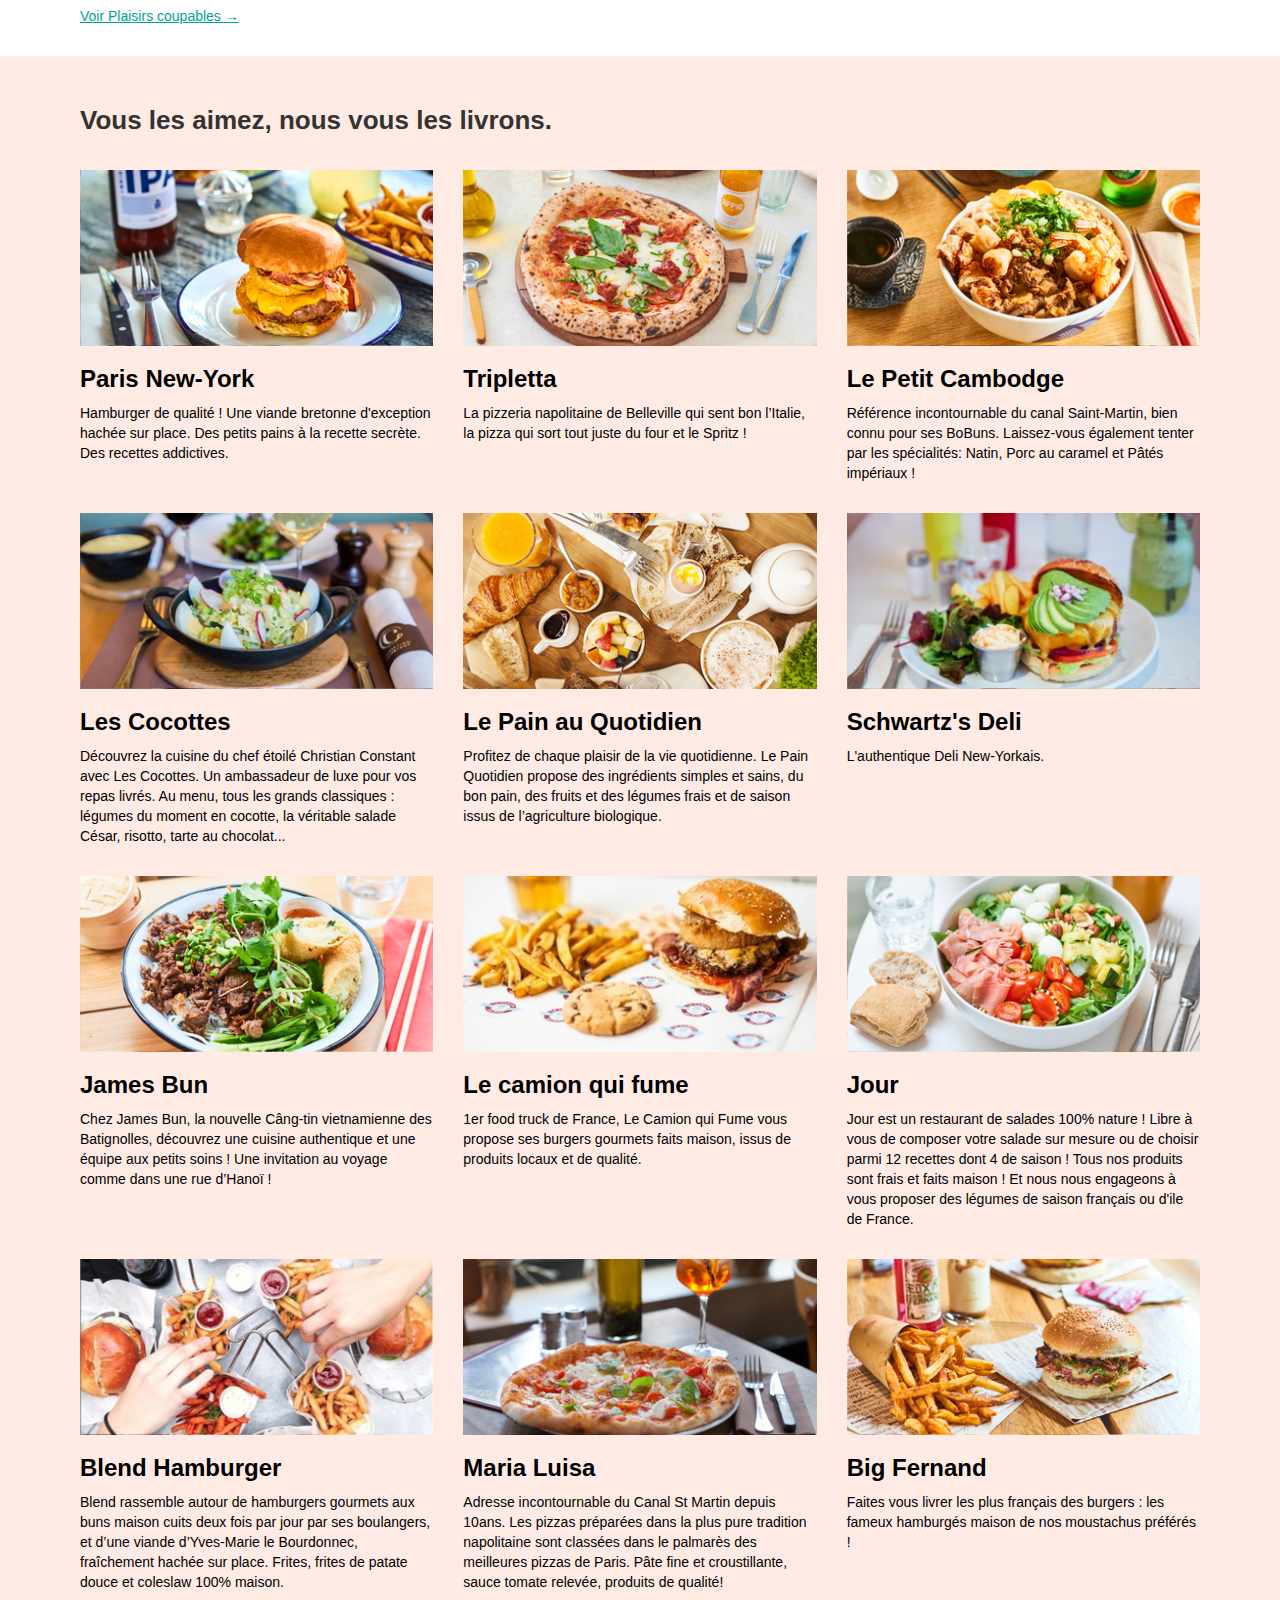
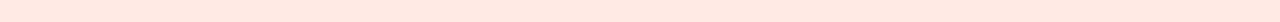
==== commit dda12cfa: "Merge https://github.com/Ed-Nigma-01/kangaroo-deliveroo into Ed-Nigma-01-master" ====
--- a/acceuil.html
+++ b/acceuil.html
@@ -22,78 +22,227 @@
 </head>
 
 <body>
+    <div class="container-fluid teal-background header">
+        <div class="sub-container">
+            <div class="col-md-6 col-md-push-6 no-padding" id="header-logo" style="height: 518px;">
+                <div class="horizontal-align with-triangle vertical-align">
+                    <img alt="Logo" src="img/roo.svg" class="inline-block" />
+                </div>
+            </div>
+            <div class="col-md-6 col-md-pull-6 white-text" id="header-search">
+                <h1 class="bold">Vos restaurants préférés, livrés en moins de 30 minutes.</h1>
+                <form class="navbar-form navbar-left" role="search">
+                    <div class="form-group white-background">
+                        <input type="text" class="form-control flat no-border" placeholder="Saisissez votre adresse">
+                    </div>
+                    <button type="submit" class="btn flat purple-background">Voir les restaurants</button>
+                </form>
+            </div>
+        </div>
+    </div>
+
+    <!-- Partie Martin -->
+    <div class="container-fluid rows-with-margin">
+        <div class="sub-container">
+            <h2 class="bold section-title">À la carte</h2>
+
+            <div class="row">
+                <a id="pepites" class="col-xs-12 col-sm-6 col-md-4 link-card">
+                    <div class="container-title vertical-align fade-on-hover white-text">
+                        <h2 class="bold">Pépites de quartier</h2>
+                    </div>
+                    <p>Découvrez la sélection gourmande de notre équipe experte et passionnée.</p>
+                    <p class="pseudolink">Voir Pépites de quartier →</p>
+                </a>
+                <a id="grands-plaisirs" class="col-xs-12 col-sm-6 col-md-8 link-card">
+                    <div class="container-title vertical-align fade-on-hover white-text">
+                        <h2 class="bold">Grands plaisirs, petits prix</h2>
+                    </div>
+                    <p>Se régaler est une affaire de tous les jours. Une sélection validée par votre porte-monnaie.</p>
+                    <p class="pseudolink">Voir Grands plaisirs, petits prix →</p>
+                </a>
+            </div>
+
+            <div class="row">
+                <a id="creme" class="col-xs-12 col-sm-6 col-md-8 link-card">
+                    <div class="container-title vertical-align fade-on-hover white-text">
+                        <h2 class="bold">Crème de la crème</h2>
+                    </div>
+                    <p>Pour impressionner votre rencard ou fêter un anniversaire, marquez le coup avec un repas spécial.</p>
+                    <p class="pseudolink">Voir Crème de la crème →</p>
+                </a>
+                <a id="desserts" class="col-xs-12 col-sm-6 col-md-4 link-card">
+                    <div class="container-title vertical-align fade-on-hover white-text">
+                        <h2 class="bold">Desserts et douceurs</h2>
+                    </div>
+                    <p>Qui a dit que les desserts et le goûter étaient réservés aux enfants&nbsp;? Certainement pas nous.</p>
+                    <p class="pseudolink">Voir Desserts et douceurs →</p>
+                </a>
+            </div>
+
+            <div class="row">
+                <a id="equilibre" class="col-xs-12 col-sm-6 col-md-4 link-card">
+                    <div class="container-title vertical-align fade-on-hover white-text">
+                        <h2 class="bold">Équilibrés et délicieux</h2>
+                    </div>
+                    <p>Pas besoin de rendre votre régime douloureux. Ces plats équilibrés et sains vont vous redonner le sourire&nbsp;!</p>
+                    <p class="pseudolink">Voir Equilibrés et délicieux →</p>
+                </a>
+                <a id="exclusivite" class="col-xs-12 col-sm-6 col-md-8 link-card">
+                    <div class="container-title vertical-align fade-on-hover white-text">
+                        <h2 class="bold">Exclusivité Deliveroo</h2>
+                    </div>
+                    <p>Du plus pointu au repaire de quartier, vous ne les trouverez nulle part ailleurs.</p>
+                    <p class="pseudolink">Voir Exclusivité Deliveroo →</p>
+                </a>
+            </div>
+
+            <div class="row">
+                <a id="plaisirs-coupables" class="col-xs-12 link-card">
+                    <div class="container-title vertical-align fade-on-hover white-text">
+                        <h2 class="bold">Plaisirs coupables</h2>
+                    </div>
+                    <p>Rendez l'ordinaire extraordinaire : la comfort food à son maximum. Allez, vous le méritez bien&nbsp;!</p>
+                    <p class="pseudolink">Voir Plaisirs coupables →</p>
+                </a>
+            </div>
+        </div>
+    </div>
+
+    <!-- Partie Philippe -->
+    <div class="container-fluid orange-background rows-with-margin">
+        <div class="sub-container">
+            <h2 class="normal-weight section-title">Vous les aimez, nous vous les livrons.</h2>
+
+            <div class="row">
+                <div class="col-xs-12 col-md-4">
+                    <a href="#">
+                        <div id="ParisNewYork" class="tailleImg" class="fade-on-hover"></div>
+                        <!-- <img class="img-responsive fade-on-hover" src="https://cdn1.deliveroo.co.uk/media/menus/20218/360x180.jpg?v=1485770486" alt="hamburger" />  -->
+                        <h3 class="bold">Paris New-York</h3>
+                        <p>Hamburger de qualité ! Une viande bretonne d'exception hachée sur place. Des petits pains à la recette secrète. Des recettes addictives.</p>
+                    </a>
+                </div>
+
+                <div class="col-xs-12 col-md-4">
+                    <a href="#">
+                        <div id="Tripletta" class="tailleImg" class="fade-on-hover"></div>
+                        <!-- <img class="img-responsive fade-on-hover" src="https://cdn1.deliveroo.co.uk/media/menus/24164/360x180.jpg?v=1473859229" alt="Pizza sortie du four" /> -->
+                        <h3 class="bold">Tripletta</h3>
+                        <p>La pizzeria napolitaine de Belleville qui sent bon l’Italie, la pizza qui sort tout juste du four et le Spritz !</p>
+                    </a>
+                </div>
+
+                <div class="col-xs-12 col-md-4">
+                    <a href="#">
+                        <div id="lePetitCambodge" class="tailleImg" class="fade-on-hover"></div>
+                        <!-- <img class="img-responsive fade-on-hover" src="https://cdn1.deliveroo.co.uk/media/menus/24538/360x180.jpg?v=1474541235" alt="Le petit Cambodge" /> -->
+                        <h3 class="bold">Le Petit Cambodge</h3>
+                        <p>Référence incontournable du canal Saint-Martin, bien connu pour ses BoBuns. Laissez-vous également tenter par les spécialités: Natin, Porc au caramel et Pâtés impériaux !</p>
+                    </a>
+                </div>
+            </div>
+
+            <div class="row">
+                <div class="col-xs-12 col-md-4">
+                    <a href="#">
+                        <div id="lesCocottes" class="tailleImg" class="fade-on-hover"></div>
+                        <!-- <img class="img-responsive fade-on-hover" src="https://cdn1.deliveroo.co.uk/media/menus/15869/360x180.jpg?v=1484749423" alt="Entrée" /> -->
+                        <h3 class="bold">Les Cocottes</h3>
+                        <p>Découvrez la cuisine du chef étoilé Christian Constant avec Les Cocottes. Un ambassadeur de luxe pour vos repas livrés. Au menu, tous les grands classiques : légumes du moment en cocotte, la véritable salade César, risotto, tarte
+                            au chocolat...
+                        </p>
+                    </a>
+                </div>
+
+                <div class="col-xs-12 col-md-4">
+                    <a href="#">
+                        <div id="lePainQuotidien" class="tailleImg" class="fade-on-hover"></div>
+                        <!-- <img class="img-responsive fade-on-hover" src="https://cdn1.deliveroo.co.uk/media/menus/17697/360x180.jpg?v=1473949344" alt="Le pain au quotidien" /> -->
+                        <h3 class="bold">Le Pain au Quotidien</h3>
+                        <p>Profitez de chaque plaisir de la vie quotidienne. Le Pain Quotidien propose des ingrédients simples et sains, du bon pain, des fruits et des légumes frais et de saison issus de l’agriculture biologique.</p>
+                    </a>
+                </div>
+
+                <div class="col-xs-12 col-md-4">
+                    <a href="#">
+                        <div id="SchwartzsDeli" class="tailleImg" class="fade-on-hover"></div>
+                        <!-- <img class="img-responsive fade-on-hover" src="https://cdn1.deliveroo.co.uk/media/menus/10381/360x180.jpg?v=1473408889" alt="Cuisine indienne" /> -->
+                        <h3 class="bold">Schwartz's Deli</h3>
+                        <p>L'authentique Deli New-Yorkais.</p>
+                    </a>
+                </div>
+            </div>
+
+            <div class="row">
+                <div class="col-xs-12 col-md-4">
+                    <a href="#">
+                        <div id="jamesBun" class="tailleImg" class="fade-on-hover"></div>
+                        <!-- <img class="img-responsive fade-on-hover" src="https://cdn1.deliveroo.co.uk/media/menus/16532/360x180.jpg?v=1473408136" alt="Cuisine vietnamienne" /> -->
+                        <h3 class="bold">James Bun</h3>
+                        <p>Chez James Bun, la nouvelle Câng-tin vietnamienne des Batignolles, découvrez une cuisine authentique et une équipe aux petits soins ! Une invitation au voyage comme dans une rue d’Hanoï !</p>
+                    </a>
+                </div>
+
+                <div class="col-xs-12 col-md-4">
+                    <a href="#">
+                        <div id="leCamionQuiFume" class="tailleImg" class="fade-on-hover"></div>
+                        <!-- <img class="img-responsive fade-on-hover" src="https://cdn1.deliveroo.co.uk/media/menus/24502/360x180.jpg?v=1476971467" alt="Food truck" /> -->
+                        <h3 class="bold">Le camion qui fume</h3>
+                        <p>1er food truck de France, Le Camion qui Fume vous propose ses burgers gourmets faits maison, issus de produits locaux et de qualité.</p>
+                    </a>
+                </div>
+
+                <div class="col-xs-12 col-md-4">
+                    <a href="#">
+                        <div id="jour" class="tailleImg" class="fade-on-hover"></div>
+                        <!-- <img class="img-responsive fade-on-hover" src="https://cdn1.deliveroo.co.uk/media/menus/20818/360x180.jpg?v=1476440556" alt="Restaurant de salade" /> -->
+                        <h3 class="bold">Jour</h3>
+                        <p>Jour est un restaurant de salades 100% nature ! Libre à vous de composer votre salade sur mesure ou de choisir parmi 12 recettes dont 4 de saison ! Tous nos produits sont frais et faits maison ! Et nous nous engageons à vous proposer
+                            des légumes de saison français ou d'ile de France.</p>
+                    </a>
+                </div>
+            </div>
+
+            <div class="row">
+                <div class="col-xs-12 col-md-4">
+                    <a href="#">
+                        <div id="blendHamburger" class="tailleImg" class="fade-on-hover"></div>
+                        <!-- <img class="img-responsive fade-on-hover" src="https://cdn1.deliveroo.co.uk/media/menus/24723/360x180.jpg?v=1475058644" alt="Blend Hamburger" /> -->
+                        <h3 class="bold">Blend Hamburger</h3>
+                        <p>Blend rassemble autour de hamburgers gourmets aux buns maison cuits deux fois par jour par ses boulangers, et d’une viande d’Yves-Marie le Bourdonnec, fraîchement hachée sur place. Frites, frites de patate douce et coleslaw 100%
+                            maison.
+                        </p>
+                    </a>
+                </div>
+
+                <div class="col-xs-12 col-md-4">
+                    <a href="#">
+                        <div id="mariaLuisa" class="tailleImg" class="fade-on-hover"></div>
+                        <!-- <img class="img-responsive fade-on-hover" src="https://cdn1.deliveroo.co.uk/media/menus/7730/360x180.jpg?v=1473408923" alt="Pizza Maria Luisa" /> -->
+                        <h3 class="bold">Maria Luisa</h3>
+                        <p>Adresse incontournable du Canal St Martin depuis 10ans. Les pizzas préparées dans la plus pure tradition napolitaine sont classées dans le palmarès des meilleures pizzas de Paris. Pâte fine et croustillante, sauce tomate relevée,
+                            produits de qualité!</p>
+                    </a>
+                </div>
+
+                <div class="col-xs-12 col-md-4">
+                    <a href="#">
+                        <div id="bigFernand" class="tailleImg" class="fade-on-hover"></div>
+                        <!-- <img class="img-responsive fade-on-hover" src="https://cdn1.deliveroo.co.uk/media/menus/5220/360x180.jpg?v=1481970762" alt="Burger français"> -->
+                        <h3 class="bold">Big Fernand</h3>
+                        <p>Faites vous livrer les plus français des burgers : les fameux hamburgés maison de nos moustachus préférés !</p>
+                    </a>
+                </div>
+            </div>
+        </div>
+    </div>
 
     <!-- jQuery (necessary for Bootstrap's JavaScript plugins) -->
     <script src="https://ajax.googleapis.com/ajax/libs/jquery/1.11.3/jquery.min.js"></script>
     <!-- Include all compiled plugins (below), or include individual files as needed -->
     <script src="https://maxcdn.bootstrapcdn.com/bootstrap/3.3.5/js/bootstrap.min.js"></script>
 
-    <div class="container">
-        <h1>À la carte</h1>
-
-        <div class="row">
-            <a id="pepites" class="col-xs-12 col-sm-6 col-md-4 link-card">
-                <div class="container-title vertical-align">
-                    <h2 class="fade-on-hover">Pépites de quartier</h2>
-                </div>
-                <p>Découvrez la sélection gourmande de notre équipe experte et passionnée.</p>
-                <p class="pseudolink">Voir Pépites de quartier →</p>
-            </a>
-            <a id="grands-plaisirs" class="col-xs-12 col-sm-6 col-md-8 link-card">
-                <div class="container-title vertical-align">
-                    <h2 class="fade-on-hover">Grands plaisirs, petits prix</h2>
-                </div>
-                <p>Se régaler est une affaire de tous les jours. Une sélection validée par votre porte-monnaie.</p>
-                <p class="pseudolink">Voir Grands plaisirs, petits prix →</p>
-            </a>
-        </div>
-
-        <div class="row">
-            <a id="creme" class="col-xs-12 col-sm-6 col-md-8 link-card">
-                <div class="container-title vertical-align">
-                    <h2 class="fade-on-hover">Crème de la crème</h2>
-                </div>
-                <p>Pour impressionner votre rencard ou fêter un anniversaire, marquez le coup avec un repas spécial.</p>
-                <p class="pseudolink">Voir Crème de la crème →</p>
-            </a>
-            <a id="desserts" class="col-xs-12 col-sm-6 col-md-4 link-card">
-                <div class="container-title vertical-align">
-                    <h2 class="fade-on-hover">Desserts et douceurs</h2>
-                </div>
-                <p>Qui a dit que les desserts et le goûter étaient réservés aux enfants&nbsp;? Certainement pas nous.</p>
-                <p class="pseudolink">Voir Desserts et douceurs →</p>
-            </a>
-        </div>
-
-        <div class="row">
-            <a id="equilibre" class="col-xs-12 col-sm-6 col-md-4 link-card">
-                <div class="container-title vertical-align">
-                    <h2 class="fade-on-hover">Équilibrés et délicieux</h2>
-                </div>
-                <p>Pas besoin de rendre votre régime douloureux. Ces plats équilibrés et sains vont vous redonner le sourire&nbsp;!</p>
-                <p class="pseudolink">Voir Equilibrés et délicieux →</p>
-            </a>
-            <a id="exclusivite" class="col-xs-12 col-sm-6 col-md-8 link-card">
-                <div class="container-title vertical-align">
-                    <h2 class="fade-on-hover">Exclusivité Deliveroo</h2>
-                    </div>
-                <p>Du plus pointu au repaire de quartier, vous ne les trouverez nulle part ailleurs.</p>
-                <p class="pseudolink">Voir Exclusivité Deliveroo →</p>
-            </a>
-        </div>
-
-        <div class="row">
-            <a id="plaisirs-coupables" class="col-xs-12 link-card">
-                <div class="container-title vertical-align">
-                    <h2 class="fade-on-hover">Plaisirs coupables</h2>
-                </div>
-                <p>Rendez l'ordinaire extraordinaire : la comfort food à son maximum. Allez, vous le méritez bien&nbsp;!</p>
-                <p class="pseudolink">Voir Plaisirs coupables →</p>
-            </a>
-        </div>
-
-
-    </div>
 </body>
 
 </html>
--- a/accueil.css
+++ b/accueil.css
@@ -1,33 +1,199 @@
-#pepites .container-title { background-image: url("img/title-pepites.jpg");}
-#grands-plaisirs .container-title { background-image: url("img/title-grands-plaisirs.jpg");}
-#creme .container-title { background-image: url("img/title-creme.jpg");}
-#desserts .container-title { background-image: url("img/title-desserts.jpg");}
-#equilibre .container-title { background-image: url("img/title-equilibre.jpg");}
-#exclusivite .container-title { background-image: url("img/title-exclusivite.jpg");}
-#plaisirs-coupables .container-title { background-image: url("img/title-plaisirs-coupables.jpg");}
+/*
+Background Images
+*/
+#header-logo {
+    background-image: url("img/header-pasta.jpg");
+}
+
+#pepites .container-title {
+    background-image: url("img/title-pepites.jpg");
+}
+
+#grands-plaisirs .container-title {
+    background-image: url("img/title-grands-plaisirs.jpg");
+}
+
+#creme .container-title {
+    background-image: url("img/title-creme.jpg");
+}
+
+#desserts .container-title {
+    background-image: url("img/title-desserts.jpg");
+}
+
+#equilibre .container-title {
+    background-image: url("img/title-equilibre.jpg");
+}
+
+#exclusivite .container-title {
+    background-image: url("img/title-exclusivite.jpg");
+}
+
+#plaisirs-coupables .container-title {
+    background-image: url("img/title-plaisirs-coupables.jpg");
+    background-size: cover;
+}
+
+/*
+Background Colors
+*/
+.orange-background {
+    background: #FFEAE4;
+}
+
+.teal-background {
+    background: #00CCBC;
+}
+
+.purple-background {
+    background-color: #440063;
+}
+
+.white-background {
+    background-color: #FFFFFF;
+}
+
+/*
+Text Color
+*/
+.white-text {
+    color: white;
+}
+
+/*
+Other
+*/
+.rows-with-margin .row {
+    margin-bottom: 20px;
+}
+
+#ParisNewYork {
+    background-image: url("img/parisNY.jpg");
+    /* background-size: cover;
+    width: 360px;
+    height: 180px; */
+}
+
+#Tripletta {
+  background-image: url("img/Tripletta.jpg");
+}
+
+#lePetitCambodge {
+  background-image: url("img/lePetitCambodge.jpg");
+}
+
+#lesCocottes {
+  background-image: url("img/lesCocottes.jpg");
+}
+
+#lePainQuotidien {
+  background-image: url("img/lePainAuQuotidien.jpg");
+}
+
+#SchwartzsDeli {
+  background-image: url("img/schwartzsDeli.jpg");
+}
+
+#jamesBun {
+  background-image: url("img/jamesBun.jpg");
+}
+
+#leCamionQuiFume {
+  background-image: url("img/leCamionQuiFume.jpg");
+}
+
+#jour {
+  background-image: url("img/jour.jpg");
+}
+
+#blendHamburger {
+  background-image: url("img/blendHamburger.jpg");
+}
+
+#mariaLuisa {
+  background-image: url("img/mariaLuisa.jpg");
+}
+
+#bigFernand {
+  background-image: url("img/bigFernand.jpg");
+}
+
+.tailleImg {
+  background-size: cover;
+  background-position: center;
+  padding-top: 50%;
+}
+
+/*@media screen and (max-width: 992px) {
+    .tailleImg {
+      width: 100%;
+      height: 350px;
+      max-height: 75%;
+      margin: 0 auto;
+    }
+}*/
 
 .container-title {
     height: 150px;
     background-size: cover;
     display: flex;
     margin-bottom: 10px;
-    margin-top: 20px;
 }
 
 .vertical-align {
+    display: flex;
     align-items: center;
-    text-align: center;
-}
-
-h1 {
-    font-weight: bold;
-}
-
-h2 {
-    color: white;
+}
+
+.horizontal-align {
+    display: flex;
+    justify-content: center;
+}
+
+.with-triangle {
+    width: 100%;
+    height: 100%;
+    background-image: linear-gradient(96deg, rgb(0, 204, 188) 14%, transparent 14.04%);
+}
+
+.no-padding {
+    padding: 0;
+}
+
+#header-search {
+    padding-top: 180px;
+}
+
+@media screen and (max-width: 992px) {
+    .with-triangle {
+        background-image: linear-gradient(-6deg, rgb(0, 204, 188) 14%, transparent 14.04%);
+    }
+
+    #header-search {
+        padding-top: 0px;
+    }
+}
+
+
+
+
+
+.container-title h2 {
     text-align: center;
     width: 100%;
+}
+
+.fade-on-hover:hover {
+    opacity: 0.8;
+}
+
+.bold {
     font-weight: bold;
+}
+
+.normal-weight {
+  font-size: 26px;
+  font-weight: bold;
 }
 
 a, a:hover {
@@ -35,7 +201,66 @@
     text-decoration: none;
 }
 
+.section-title {
+  margin-bottom: 35px;
+  margin-top: 50px;
+}
+
 .pseudolink {
     text-decoration: underline;
     color: rgb(0, 163, 150);
 }
+
+.no-border {
+    border: 0px solid white;
+}
+
+.flat {
+    padding: 10px 20px 10px 20px;
+    height: 100%;
+    border-radius: 0%;
+}
+
+.inline-block {
+    display: inline-block;
+}
+
+input:focus {
+    outline: none;
+}
+
+.header {
+    padding: 0 0 0 0;
+}
+
+@media screen and (min-width: 1200px) {
+    .sub-container {
+        width: 1120px;
+        margin: 0 auto;
+    }
+}
+
+/*.footer {
+  background-color: #2e3333;
+  margin-bottom: 10px;
+}
+
+.footer-primary {
+  text-align: center;
+  padding-bottom: 60px;
+  padding-top: 60px;
+  margin: auto 0px;
+}
+
+.footer-primary a {
+  color: #ffffff;
+  font-size: 14px;
+  border: solid green 1px;
+  margin-right: 20px;
+
+}
+
+.footer-secondary {
+  background: #2e3333;
+  float: left;
+}*/
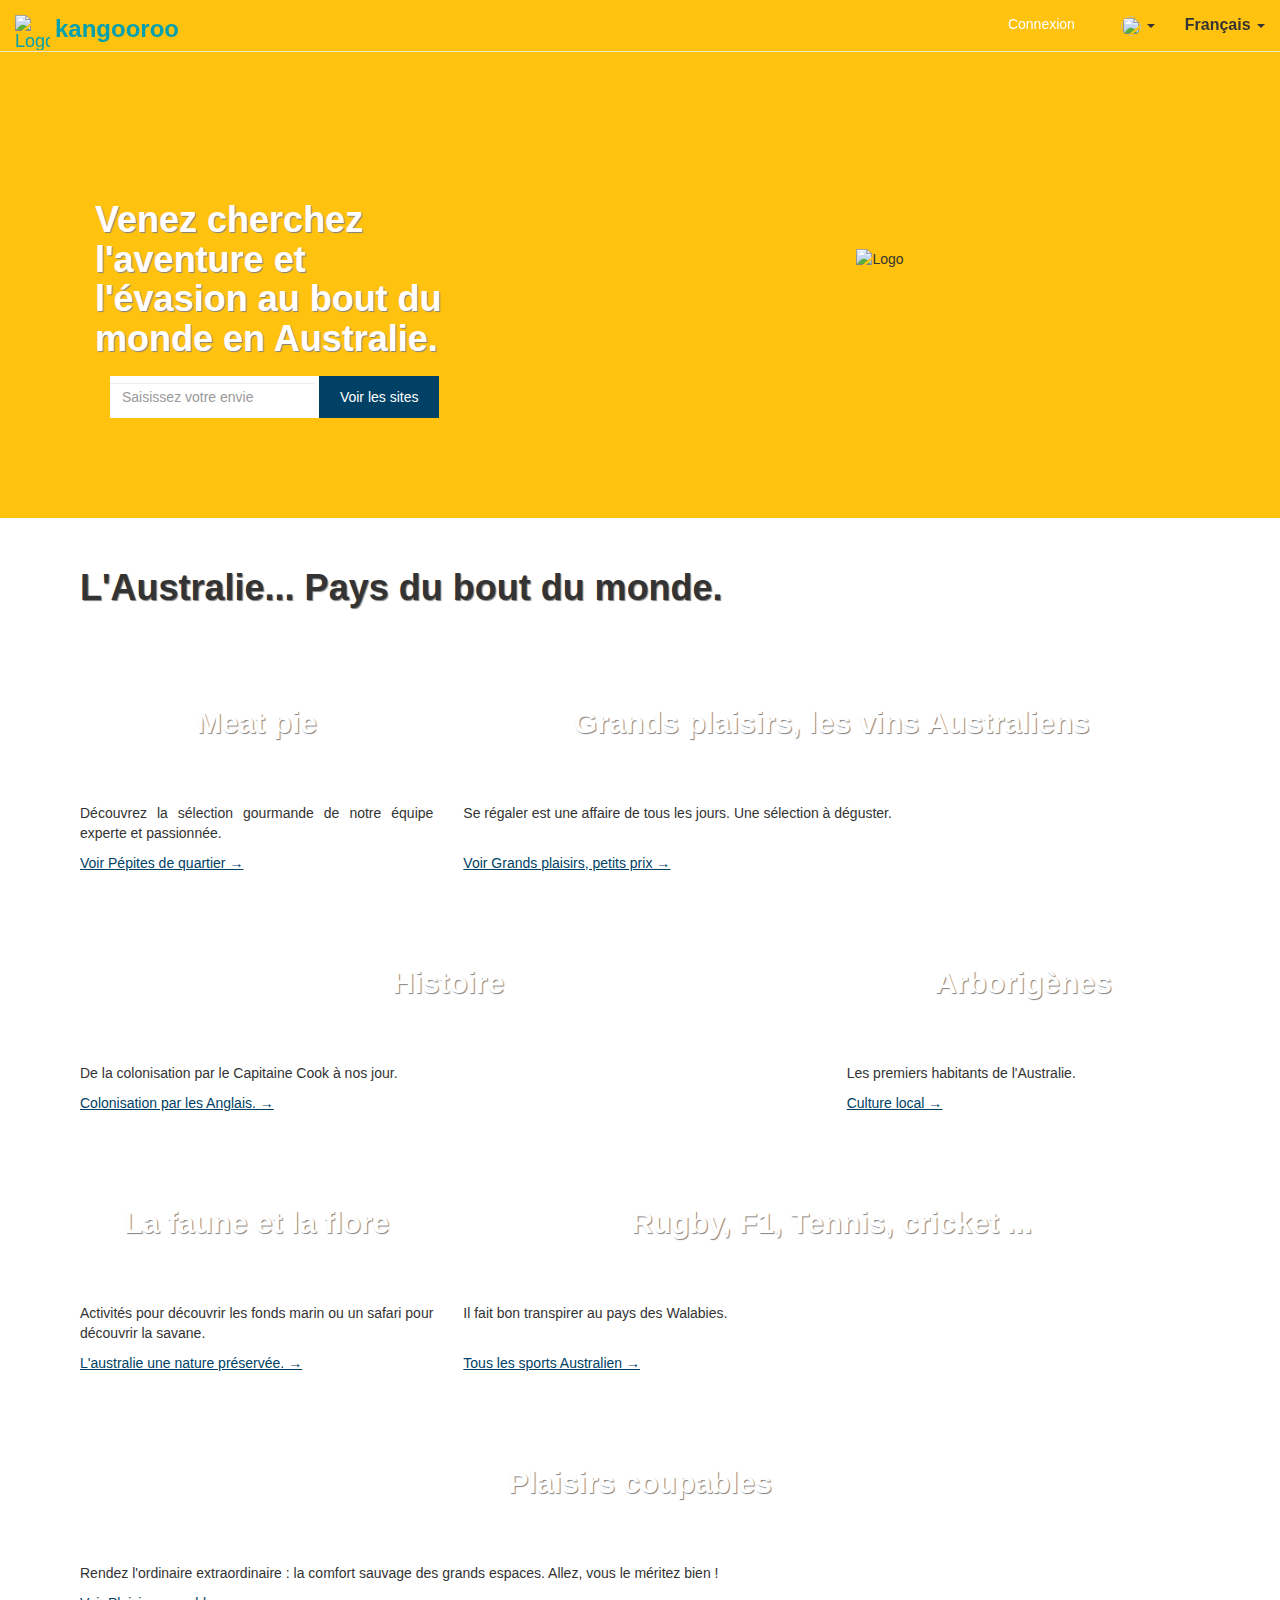
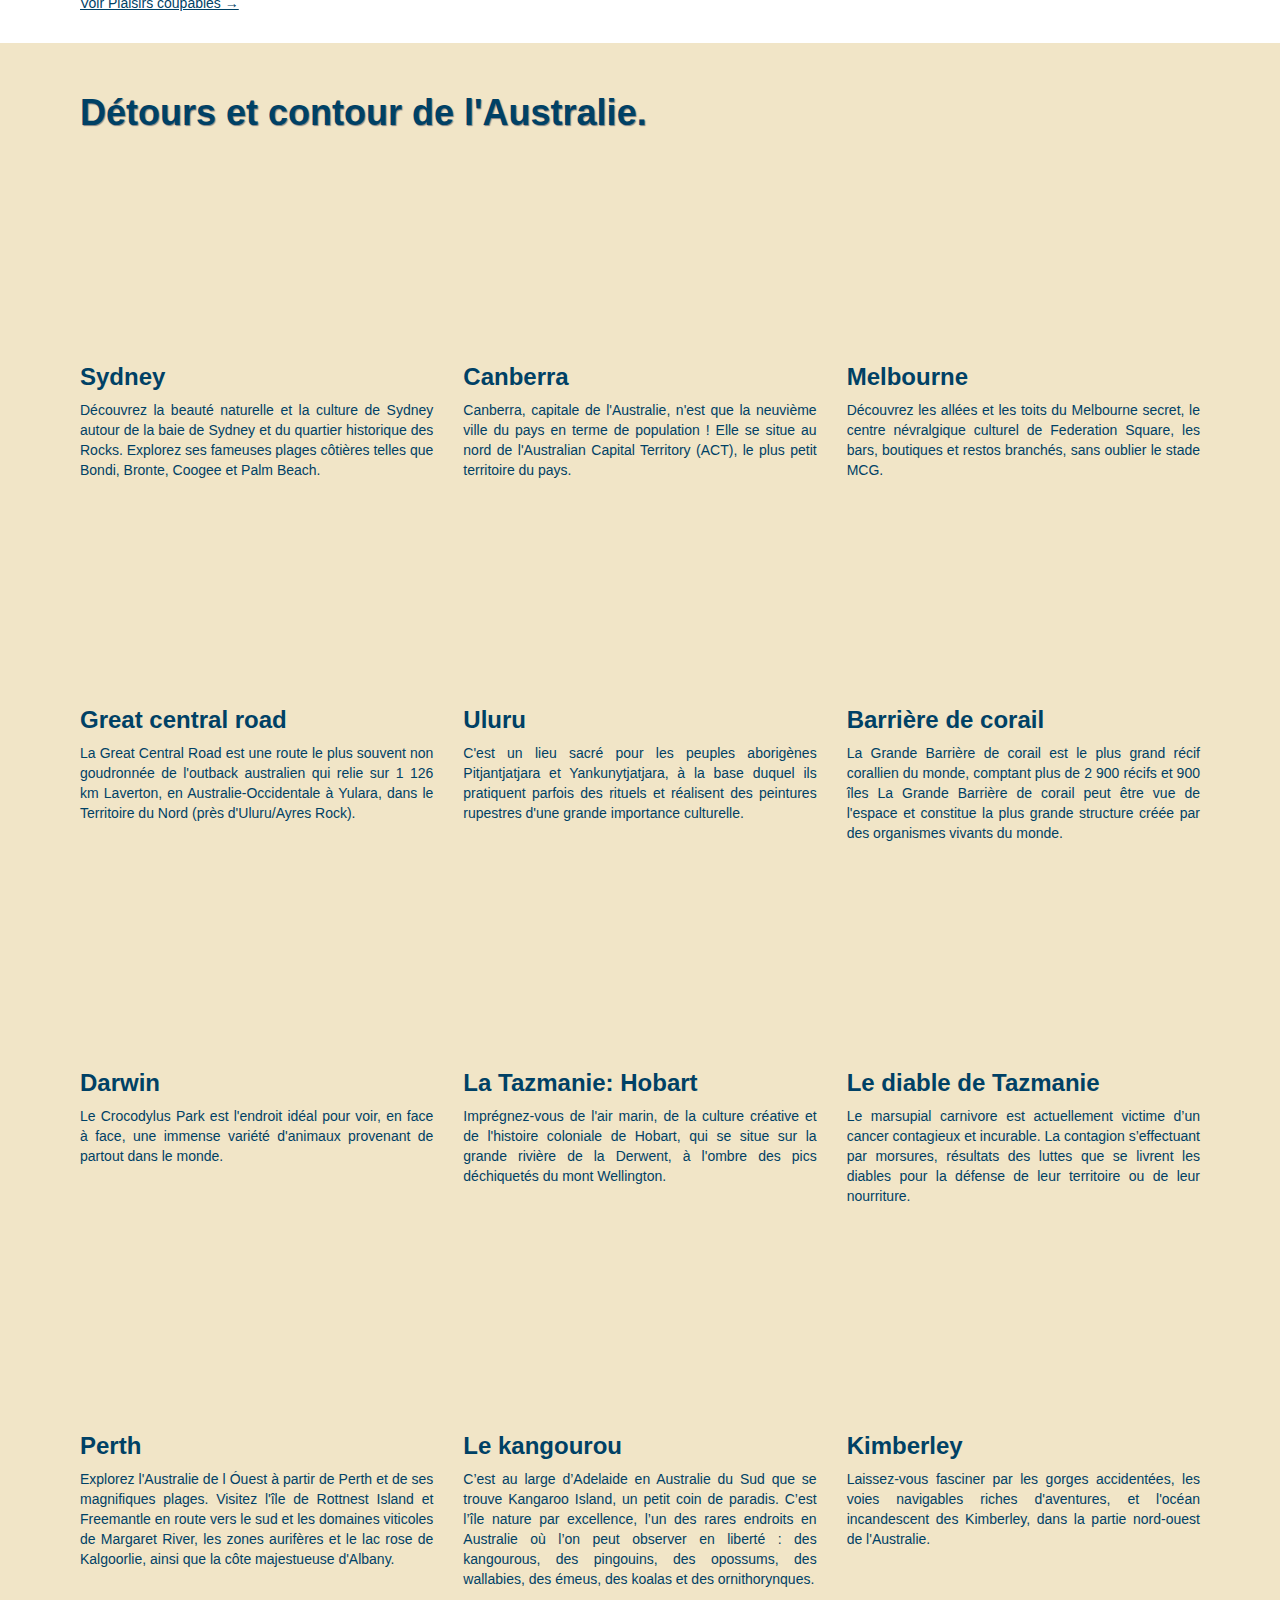
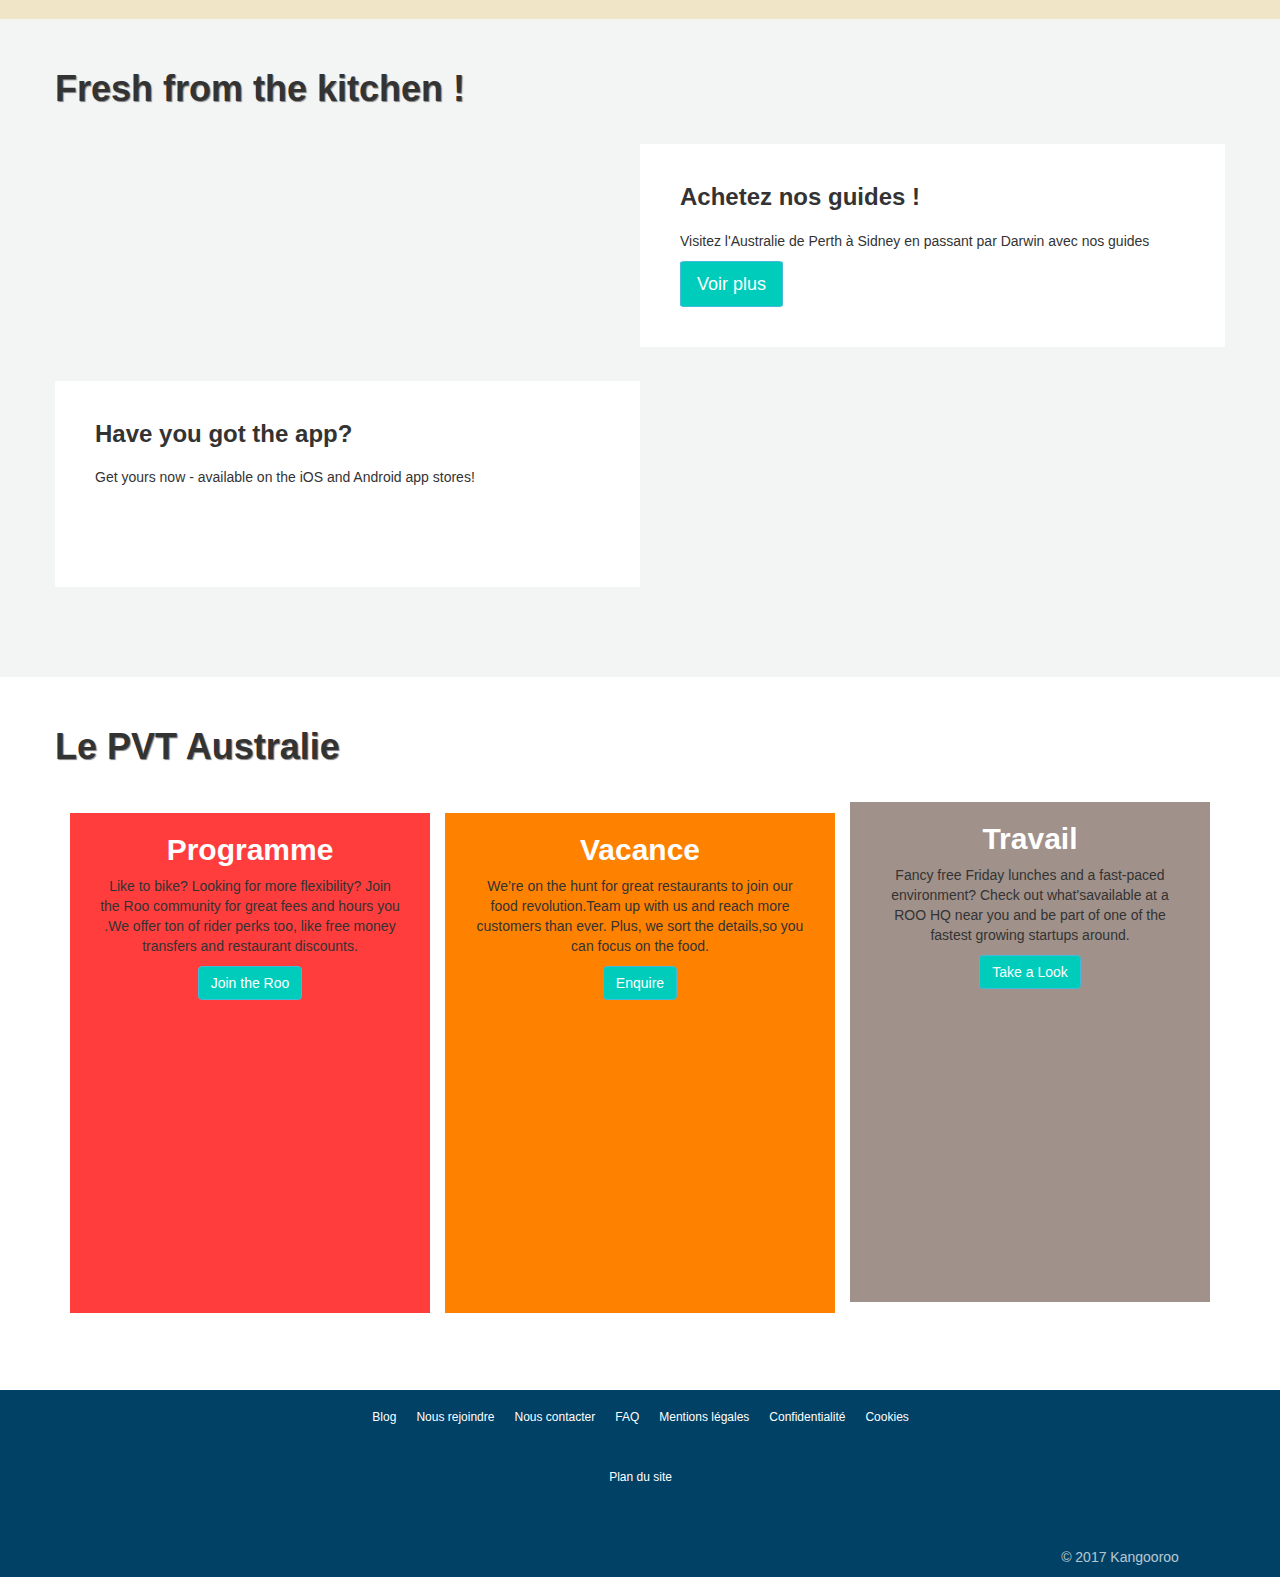
==== commit e0d5c3e1: "Travail en groupe 2" ====
--- a/acceuil.html
+++ b/acceuil.html
@@ -6,7 +6,7 @@
     <meta http-equiv="X-UA-Compatible" content="IE=edge">
     <meta name="viewport" content="width=device-width, initial-scale=1">
     <title>Kangaroo - Accueil</title>
-
+    <link href="favicon.ico" rel="icon" type="image/x-icon" />
     <!-- Bootstrap -->
     <link rel="stylesheet" href="https://maxcdn.bootstrapcdn.com/bootstrap/3.3.5/css/bootstrap.min.css">
     <link rel="stylesheet" href="https://maxcdn.bootstrapcdn.com/font-awesome/4.4.0/css/font-awesome.min.css">
@@ -22,20 +22,74 @@
 </head>
 
 <body>
-    <div class="container-fluid teal-background header">
-        <div class="sub-container">
-            <div class="col-md-6 col-md-push-6 no-padding" id="header-logo" style="height: 518px;">
+
+    <nav id="navbar" class="navbar transition-slide navbar-fixed-top">
+        <div class="container-fluid">
+            <!-- Brand and toggle get grouped for better mobile display -->
+            <div class="navbar-header">
+                <button type="button" class="navbar-toggle collapsed" data-toggle="collapse" data-target="#bs-example-navbar-collapse-1" aria-expanded="false">
+                    <span class="sr-only">Toggle navigation</span>
+                    <span class="icon-bar"></span>
+                    <span class="icon-bar"></span>
+                    <span class="icon-bar"></span>
+                </button>
+                <a class="navbar-brand light-blue-text" href="#"><img height="35" width="35" src="img/roobleu.png" class="inline-block" alt="Logo Kangooroo"/> <span class="bold biggerer">kangooroo</span></a>
+            </div>
+
+            <!-- Collect the nav links, forms, and other content for toggling -->
+            <div class="collapse navbar-collapse" id="bs-example-navbar-collapse-1">
+
+                <ul class="nav navbar-nav navbar-right transition-slide">
+                    <li class="navbar-form">
+                        <button type="button" data-target="modal-login" data-toggle="modal" class="btn flat rounded yellow-background white-text shade-on-hover login-button">Connexion</button>
+                    </li>
+                    <li class="dropdown">
+                        <a href="#" class="dropdown-toggle" data-toggle="dropdown" role="button" aria-haspopup="true" aria-expanded="false">
+                            <img class="img-circle" height="20" width="20" src="img/Flag_of_France.png" /> <span class="caret"></span>
+                        </a>
+                        <ul class="dropdown-menu">
+                            <li><a href="#">Allemagne</a></li>
+                            <li><a href="#">Australie</a></li>
+                            <li><a href="#">Belgique</a></li>
+                            <li><a href="#">Espagne</a></li>
+                            <li><a href="#">France</a></li>
+                            <li><a href="#">Hong-Kong</a></li>
+                            <li><a href="#">Irlande</a></li>
+                            <li><a href="#">Italie</a></li>
+                            <li><a href="#">Pays-Bas</a></li>
+                            <li><a href="#">Royaume-Uni</a></li>
+                            <li><a href="#">Singapore</a></li>
+                            <li><a href="#">Émirats Arabes Unis</a></li>
+                        </ul>
+                    </li>
+                    <li class="dropdown">
+                        <a href="#" class="dropdown-toggle bigger bold" data-toggle="dropdown" role="button" aria-haspopup="true" aria-expanded="false">Français <span class="caret"></span></a>
+                        <ul class="dropdown-menu">
+                            <li><a href="#">Français</a></li>
+                            <li><a href="#">English</a></li>
+                        </ul>
+                    </li>
+                </ul>
+            </div>
+            <!-- /.navbar-collapse -->
+        </div>
+        <!-- /.container-fluid -->
+    </nav>
+
+    <div class="container-fluid yellow-background header">
+        <div class="sub-container-header">
+            <div class="col-md-6 col-md-push-6 col-lg-8 col-lg-push-4 no-padding" id="header-logo" style="height: 518px;">
                 <div class="horizontal-align with-triangle vertical-align">
                     <img alt="Logo" src="img/roo.svg" class="inline-block" />
                 </div>
             </div>
-            <div class="col-md-6 col-md-pull-6 white-text" id="header-search">
-                <h1 class="bold">Vos restaurants préférés, livrés en moins de 30 minutes.</h1>
+            <div class="col-md-6 col-md-pull-6 col-lg-4 col-lg-pull-8 white-text" id="header-search">
+                <h1 class="bold text-shadow">Venez cherchez l'aventure et l'évasion au bout du monde en Australie.</h1>
                 <form class="navbar-form navbar-left" role="search">
                     <div class="form-group white-background">
-                        <input type="text" class="form-control flat no-border" placeholder="Saisissez votre adresse">
-                    </div>
-                    <button type="submit" class="btn flat purple-background">Voir les restaurants</button>
+                        <input type="text" class="form-control flat no-border" placeholder="Saisissez votre envie">
+                        <button type="submit" class="btn flat blue-background purple-button">Voir les sites</button>
+                    </div>
                 </form>
             </div>
         </div>
@@ -44,65 +98,67 @@
     <!-- Partie Martin -->
     <div class="container-fluid rows-with-margin">
         <div class="sub-container">
-            <h2 class="bold section-title">À la carte</h2>
+            <h1 class="bold section-title text-shadow">L'Australie... Pays du bout du monde.</h1>
 
             <div class="row">
                 <a id="pepites" class="col-xs-12 col-sm-6 col-md-4 link-card">
-                    <div class="container-title vertical-align fade-on-hover white-text">
-                        <h2 class="bold">Pépites de quartier</h2>
+                    <div class="container-title vertical-align fade-on-hover ">
+                        <h2 class="bold text-shadow">Meat pie</h2>
                     </div>
                     <p>Découvrez la sélection gourmande de notre équipe experte et passionnée.</p>
                     <p class="pseudolink">Voir Pépites de quartier →</p>
                 </a>
                 <a id="grands-plaisirs" class="col-xs-12 col-sm-6 col-md-8 link-card">
-                    <div class="container-title vertical-align fade-on-hover white-text">
-                        <h2 class="bold">Grands plaisirs, petits prix</h2>
-                    </div>
-                    <p>Se régaler est une affaire de tous les jours. Une sélection validée par votre porte-monnaie.</p>
+                    <div class="container-title vertical-align fade-on-hover">
+                        <h2 class="bold text-shadow">Grands plaisirs, les vins Australiens</h2>
+                    </div>
+                    <p>Se régaler est une affaire de tous les jours. Une sélection à déguster.</p>
+                    <br />
                     <p class="pseudolink">Voir Grands plaisirs, petits prix →</p>
                 </a>
             </div>
 
             <div class="row">
                 <a id="creme" class="col-xs-12 col-sm-6 col-md-8 link-card">
-                    <div class="container-title vertical-align fade-on-hover white-text">
-                        <h2 class="bold">Crème de la crème</h2>
-                    </div>
-                    <p>Pour impressionner votre rencard ou fêter un anniversaire, marquez le coup avec un repas spécial.</p>
-                    <p class="pseudolink">Voir Crème de la crème →</p>
+                    <div class="container-title vertical-align fade-on-hover">
+                        <h2 class="bold text-shadow">Histoire</h2>
+                    </div>
+                    <p>De la colonisation par le Capitaine Cook à nos jour.</p>
+                    <p class="pseudolink">Colonisation par les Anglais. →</p>
                 </a>
                 <a id="desserts" class="col-xs-12 col-sm-6 col-md-4 link-card">
-                    <div class="container-title vertical-align fade-on-hover white-text">
-                        <h2 class="bold">Desserts et douceurs</h2>
-                    </div>
-                    <p>Qui a dit que les desserts et le goûter étaient réservés aux enfants&nbsp;? Certainement pas nous.</p>
-                    <p class="pseudolink">Voir Desserts et douceurs →</p>
+                    <div class="container-title vertical-align fade-on-hover">
+                        <h2 class="bold text-shadow">Arborigènes</h2>
+                    </div>
+                    <p>Les premiers habitants de l'Australie.</p>
+                    <p class="pseudolink">Culture local →</p>
                 </a>
             </div>
 
             <div class="row">
                 <a id="equilibre" class="col-xs-12 col-sm-6 col-md-4 link-card">
-                    <div class="container-title vertical-align fade-on-hover white-text">
-                        <h2 class="bold">Équilibrés et délicieux</h2>
-                    </div>
-                    <p>Pas besoin de rendre votre régime douloureux. Ces plats équilibrés et sains vont vous redonner le sourire&nbsp;!</p>
-                    <p class="pseudolink">Voir Equilibrés et délicieux →</p>
+                    <div class="container-title vertical-align fade-on-hover">
+                        <h2 class="bold text-shadow">La faune et la flore</h2>
+                    </div>
+                    <p>Activités pour découvrir les fonds marin ou un safari pour découvrir la savane.</p>
+                    <p class="pseudolink">L'australie une nature préservée. →</p>
                 </a>
                 <a id="exclusivite" class="col-xs-12 col-sm-6 col-md-8 link-card">
-                    <div class="container-title vertical-align fade-on-hover white-text">
-                        <h2 class="bold">Exclusivité Deliveroo</h2>
-                    </div>
-                    <p>Du plus pointu au repaire de quartier, vous ne les trouverez nulle part ailleurs.</p>
-                    <p class="pseudolink">Voir Exclusivité Deliveroo →</p>
+                    <div class="container-title vertical-align fade-on-hover">
+                        <h2 class="bold text-shadow">Rugby, F1, Tennis, cricket ...</h2>
+                    </div>
+                    <p>Il fait bon transpirer au pays des Walabies.</p>
+                    <br />
+                    <p class="pseudolink">Tous les sports Australien →</p>
                 </a>
             </div>
 
             <div class="row">
                 <a id="plaisirs-coupables" class="col-xs-12 link-card">
                     <div class="container-title vertical-align fade-on-hover white-text">
-                        <h2 class="bold">Plaisirs coupables</h2>
-                    </div>
-                    <p>Rendez l'ordinaire extraordinaire : la comfort food à son maximum. Allez, vous le méritez bien&nbsp;!</p>
+                        <h2 class="bold text-shadow">Plaisirs coupables</h2>
+                    </div>
+                    <p>Rendez l'ordinaire extraordinaire : la comfort sauvage des grands espaces. Allez, vous le méritez bien&nbsp;!</p>
                     <p class="pseudolink">Voir Plaisirs coupables →</p>
                 </a>
             </div>
@@ -110,138 +166,231 @@
     </div>
 
     <!-- Partie Philippe -->
-    <div class="container-fluid orange-background rows-with-margin">
+    <div class="container-fluid beige-background rows-with-margin blue-text">
         <div class="sub-container">
-            <h2 class="normal-weight section-title">Vous les aimez, nous vous les livrons.</h2>
-
-            <div class="row">
-                <div class="col-xs-12 col-md-4">
-                    <a href="#">
-                        <div id="ParisNewYork" class="tailleImg" class="fade-on-hover"></div>
+            <h1 class="section-title bold blue-text text-shadow">Détours et contour de l'Australie.</h1>
+
+            <div class="row">
+                <div class="col-xs-12 col-md-4">
+                    <a href="#">
+                        <div id="ParisNewYork" class="tailleImg fade-on-hover"></div>
                         <!-- <img class="img-responsive fade-on-hover" src="https://cdn1.deliveroo.co.uk/media/menus/20218/360x180.jpg?v=1485770486" alt="hamburger" />  -->
-                        <h3 class="bold">Paris New-York</h3>
-                        <p>Hamburger de qualité ! Une viande bretonne d'exception hachée sur place. Des petits pains à la recette secrète. Des recettes addictives.</p>
-                    </a>
-                </div>
-
-                <div class="col-xs-12 col-md-4">
-                    <a href="#">
-                        <div id="Tripletta" class="tailleImg" class="fade-on-hover"></div>
+                        <h3 class="bold">Sydney</h3>
+                        <p>Découvrez la beauté naturelle et la culture de Sydney autour de la baie de Sydney et du quartier historique des Rocks. Explorez ses fameuses plages côtières telles que Bondi, Bronte, Coogee et Palm Beach.</p>
+                    </a>
+                </div>
+
+                <div class="col-xs-12 col-md-4">
+                    <a href="#">
+                        <div id="Tripletta" class="tailleImg fade-on-hover"></div>
                         <!-- <img class="img-responsive fade-on-hover" src="https://cdn1.deliveroo.co.uk/media/menus/24164/360x180.jpg?v=1473859229" alt="Pizza sortie du four" /> -->
-                        <h3 class="bold">Tripletta</h3>
-                        <p>La pizzeria napolitaine de Belleville qui sent bon l’Italie, la pizza qui sort tout juste du four et le Spritz !</p>
-                    </a>
-                </div>
-
-                <div class="col-xs-12 col-md-4">
-                    <a href="#">
-                        <div id="lePetitCambodge" class="tailleImg" class="fade-on-hover"></div>
+                        <h3 class="bold">Canberra</h3>
+                        <p>Canberra, capitale de l'Australie, n'est que la neuvième ville du pays en terme de population ! Elle se situe au nord de l'Australian Capital Territory (ACT), le plus petit territoire du pays.</p>
+                    </a>
+                </div>
+
+                <div class="col-xs-12 col-md-4">
+                    <a href="#">
+                        <div id="lePetitCambodge" class="tailleImg fade-on-hover"></div>
                         <!-- <img class="img-responsive fade-on-hover" src="https://cdn1.deliveroo.co.uk/media/menus/24538/360x180.jpg?v=1474541235" alt="Le petit Cambodge" /> -->
-                        <h3 class="bold">Le Petit Cambodge</h3>
-                        <p>Référence incontournable du canal Saint-Martin, bien connu pour ses BoBuns. Laissez-vous également tenter par les spécialités: Natin, Porc au caramel et Pâtés impériaux !</p>
-                    </a>
-                </div>
-            </div>
-
-            <div class="row">
-                <div class="col-xs-12 col-md-4">
-                    <a href="#">
-                        <div id="lesCocottes" class="tailleImg" class="fade-on-hover"></div>
+                        <h3 class="bold">Melbourne</h3>
+                        <p>Découvrez les allées et les toits du Melbourne secret, le centre névralgique culturel de Federation Square, les bars, boutiques et restos branchés, sans oublier le stade MCG.</p>
+                    </a>
+                </div>
+            </div>
+
+            <div class="row">
+                <div class="col-xs-12 col-md-4">
+                    <a href="#">
+                        <div id="lesCocottes" class="tailleImg fade-on-hover"></div>
                         <!-- <img class="img-responsive fade-on-hover" src="https://cdn1.deliveroo.co.uk/media/menus/15869/360x180.jpg?v=1484749423" alt="Entrée" /> -->
-                        <h3 class="bold">Les Cocottes</h3>
-                        <p>Découvrez la cuisine du chef étoilé Christian Constant avec Les Cocottes. Un ambassadeur de luxe pour vos repas livrés. Au menu, tous les grands classiques : légumes du moment en cocotte, la véritable salade César, risotto, tarte
-                            au chocolat...
-                        </p>
-                    </a>
-                </div>
-
-                <div class="col-xs-12 col-md-4">
-                    <a href="#">
-                        <div id="lePainQuotidien" class="tailleImg" class="fade-on-hover"></div>
+                        <h3 class="bold">Great central road</h3>
+                        <p>La Great Central Road est une route le plus souvent non goudronnée de l'outback australien qui relie sur 1 126 km Laverton, en Australie-Occidentale à Yulara, dans le Territoire du Nord (près d'Uluru/Ayres Rock).</p>
+                    </a>
+                </div>
+
+                <div class="col-xs-12 col-md-4">
+                    <a href="#">
+                        <div id="lePainQuotidien" class="tailleImg fade-on-hover"></div>
                         <!-- <img class="img-responsive fade-on-hover" src="https://cdn1.deliveroo.co.uk/media/menus/17697/360x180.jpg?v=1473949344" alt="Le pain au quotidien" /> -->
-                        <h3 class="bold">Le Pain au Quotidien</h3>
-                        <p>Profitez de chaque plaisir de la vie quotidienne. Le Pain Quotidien propose des ingrédients simples et sains, du bon pain, des fruits et des légumes frais et de saison issus de l’agriculture biologique.</p>
-                    </a>
-                </div>
-
-                <div class="col-xs-12 col-md-4">
-                    <a href="#">
-                        <div id="SchwartzsDeli" class="tailleImg" class="fade-on-hover"></div>
+                        <h3 class="bold">Uluru</h3>
+                        <p>C'est un lieu sacré pour les peuples aborigènes Pitjantjatjara et Yankunytjatjara, à la base duquel ils pratiquent parfois des rituels et réalisent des peintures rupestres d'une grande importance culturelle.</p>
+                    </a>
+                </div>
+
+                <div class="col-xs-12 col-md-4">
+                    <a href="#">
+                        <div id="SchwartzsDeli" class="tailleImg fade-on-hover"></div>
                         <!-- <img class="img-responsive fade-on-hover" src="https://cdn1.deliveroo.co.uk/media/menus/10381/360x180.jpg?v=1473408889" alt="Cuisine indienne" /> -->
-                        <h3 class="bold">Schwartz's Deli</h3>
-                        <p>L'authentique Deli New-Yorkais.</p>
-                    </a>
-                </div>
-            </div>
-
-            <div class="row">
-                <div class="col-xs-12 col-md-4">
-                    <a href="#">
-                        <div id="jamesBun" class="tailleImg" class="fade-on-hover"></div>
+                        <h3 class="bold">Barrière de corail</h3>
+                        <p>La Grande Barrière de corail est le plus grand récif corallien du monde, comptant plus de 2 900 récifs et 900 îles La Grande Barrière de corail peut être vue de l'espace et constitue la plus grande structure créée par des organismes
+                            vivants du monde.</p>
+                    </a>
+                </div>
+            </div>
+
+            <div class="row">
+                <div class="col-xs-12 col-md-4">
+                    <a href="#">
+                        <div id="jamesBun" class="tailleImg fade-on-hover"></div>
                         <!-- <img class="img-responsive fade-on-hover" src="https://cdn1.deliveroo.co.uk/media/menus/16532/360x180.jpg?v=1473408136" alt="Cuisine vietnamienne" /> -->
-                        <h3 class="bold">James Bun</h3>
-                        <p>Chez James Bun, la nouvelle Câng-tin vietnamienne des Batignolles, découvrez une cuisine authentique et une équipe aux petits soins ! Une invitation au voyage comme dans une rue d’Hanoï !</p>
-                    </a>
-                </div>
-
-                <div class="col-xs-12 col-md-4">
-                    <a href="#">
-                        <div id="leCamionQuiFume" class="tailleImg" class="fade-on-hover"></div>
+                        <h3 class="bold">Darwin</h3>
+                        <p>Le Crocodylus Park est l'endroit idéal pour voir, en face à face, une immense variété d'animaux provenant de partout dans le monde.</p>
+
+                    </a>
+                </div>
+
+                <div class="col-xs-12 col-md-4">
+                    <a href="#">
+                        <div id="leCamionQuiFume" class="tailleImg fade-on-hover"></div>
                         <!-- <img class="img-responsive fade-on-hover" src="https://cdn1.deliveroo.co.uk/media/menus/24502/360x180.jpg?v=1476971467" alt="Food truck" /> -->
-                        <h3 class="bold">Le camion qui fume</h3>
-                        <p>1er food truck de France, Le Camion qui Fume vous propose ses burgers gourmets faits maison, issus de produits locaux et de qualité.</p>
-                    </a>
-                </div>
-
-                <div class="col-xs-12 col-md-4">
-                    <a href="#">
-                        <div id="jour" class="tailleImg" class="fade-on-hover"></div>
+                        <h3 class="bold">La Tazmanie: Hobart</h3>
+                        <p>Imprégnez-vous de l'air marin, de la culture créative et de l'histoire coloniale de Hobart, qui se situe sur la grande rivière de la Derwent, à l'ombre des pics déchiquetés du mont Wellington.</p>
+                    </a>
+                </div>
+
+                <div class="col-xs-12 col-md-4">
+                    <a href="#">
+                        <div id="jour" class="tailleImg fade-on-hover"></div>
                         <!-- <img class="img-responsive fade-on-hover" src="https://cdn1.deliveroo.co.uk/media/menus/20818/360x180.jpg?v=1476440556" alt="Restaurant de salade" /> -->
-                        <h3 class="bold">Jour</h3>
-                        <p>Jour est un restaurant de salades 100% nature ! Libre à vous de composer votre salade sur mesure ou de choisir parmi 12 recettes dont 4 de saison ! Tous nos produits sont frais et faits maison ! Et nous nous engageons à vous proposer
-                            des légumes de saison français ou d'ile de France.</p>
-                    </a>
-                </div>
-            </div>
-
-            <div class="row">
-                <div class="col-xs-12 col-md-4">
-                    <a href="#">
-                        <div id="blendHamburger" class="tailleImg" class="fade-on-hover"></div>
+                        <h3 class="bold">Le diable de Tazmanie</h3>
+                        <p>Le marsupial carnivore est actuellement victime d’un cancer contagieux et incurable. La contagion s’effectuant par morsures, résultats des luttes que se livrent les diables pour la défense de leur territoire ou de leur nourriture.</p>
+                    </a>
+                </div>
+            </div>
+
+            <div class="row">
+                <div class="col-xs-12 col-md-4">
+                    <a href="#">
+                        <div id="blendHamburger" class="tailleImg fade-on-hover"></div>
                         <!-- <img class="img-responsive fade-on-hover" src="https://cdn1.deliveroo.co.uk/media/menus/24723/360x180.jpg?v=1475058644" alt="Blend Hamburger" /> -->
-                        <h3 class="bold">Blend Hamburger</h3>
-                        <p>Blend rassemble autour de hamburgers gourmets aux buns maison cuits deux fois par jour par ses boulangers, et d’une viande d’Yves-Marie le Bourdonnec, fraîchement hachée sur place. Frites, frites de patate douce et coleslaw 100%
-                            maison.
-                        </p>
-                    </a>
-                </div>
-
-                <div class="col-xs-12 col-md-4">
-                    <a href="#">
-                        <div id="mariaLuisa" class="tailleImg" class="fade-on-hover"></div>
+                        <h3 class="bold">Perth</h3>
+                        <p>Explorez l'Australie de l Óuest à partir de Perth et de ses magnifiques plages. Visitez l'île de Rottnest Island et Freemantle en route vers le sud et les domaines viticoles de Margaret River, les zones aurifères et le lac rose
+                            de Kalgoorlie, ainsi que la côte majestueuse d'Albany.</p>
+                    </a>
+                </div>
+
+                <div class="col-xs-12 col-md-4">
+                    <a href="#">
+                        <div id="mariaLuisa" class="tailleImg fade-on-hover"></div>
                         <!-- <img class="img-responsive fade-on-hover" src="https://cdn1.deliveroo.co.uk/media/menus/7730/360x180.jpg?v=1473408923" alt="Pizza Maria Luisa" /> -->
-                        <h3 class="bold">Maria Luisa</h3>
-                        <p>Adresse incontournable du Canal St Martin depuis 10ans. Les pizzas préparées dans la plus pure tradition napolitaine sont classées dans le palmarès des meilleures pizzas de Paris. Pâte fine et croustillante, sauce tomate relevée,
-                            produits de qualité!</p>
-                    </a>
-                </div>
-
-                <div class="col-xs-12 col-md-4">
-                    <a href="#">
-                        <div id="bigFernand" class="tailleImg" class="fade-on-hover"></div>
+                        <h3 class="bold">Le kangourou</h3>
+                        <p>C’est au large d’Adelaide en Australie du Sud que se trouve Kangaroo Island, un petit coin de paradis. C’est l’île nature par excellence, l’un des rares endroits en Australie où l’on peut observer en liberté : des kangourous, des
+                            pingouins, des opossums, des wallabies, des émeus, des koalas et des ornithorynques.</p>
+                    </a>
+                </div>
+
+                <div class="col-xs-12 col-md-4">
+                    <a href="#">
+                        <div id="bigFernand" class="tailleImg fade-on-hover"></div>
                         <!-- <img class="img-responsive fade-on-hover" src="https://cdn1.deliveroo.co.uk/media/menus/5220/360x180.jpg?v=1481970762" alt="Burger français"> -->
-                        <h3 class="bold">Big Fernand</h3>
-                        <p>Faites vous livrer les plus français des burgers : les fameux hamburgés maison de nos moustachus préférés !</p>
-                    </a>
-                </div>
-            </div>
-        </div>
-    </div>
+                        <h3 class="bold">Kimberley</h3>
+                        <p>Laissez-vous fasciner par les gorges accidentées, les voies navigables riches d'aventures, et l'océan incandescent des Kimberley, dans la partie nord-ouest de l'Australie.</p>
+                    </a>
+                </div>
+            </div>
+        </div>
+    </div>
+
+    <!-- Partie Clément -->
+    <div class="container-fluid contain-fond">
+        <div class="container">
+            <div class="row">
+                <h1 class="section-title text-shadow bold">Fresh from the kitchen !</h1>
+            </div>
+            <div class="row">
+                <div class="col-xs-12 col-sm-6">
+                    <img src="img/images.jpeg" alt="" class="img-responsive">
+                </div>
+                <div class="col-xs-12 col-sm-6 white-background bande-blanche">
+                    <h3 class="titre1">Achetez nos guides !</h3>
+                    <p class="para1">Visitez l'Australie de Perth à Sidney en passant par Darwin avec nos guides</p>
+                    <button type="button" class="btn btn-info btn-lg bouton-vert flat rounded no-margin-bottom">Voir plus</button>
+                </div>
+            </div>
+            <div class="row ligne2">
+                <div class="col-sm-6 col-md-6 col-lg-6 white-background bande-blanche">
+                    <h3 class="titre1">Have you got the app?</h3>
+                    <p class="para1">Get yours now - available on the iOS and Android app stores!</p>
+                    <img src="img/putaclic2.png" alt="" class="img-responsive putaclic">
+                </div>
+                <div class="col-sm-6 col-md-6 col-lg-6">
+                </div>
+            </div>
+        </div>
+    </div>
+    <div class="container end-section">
+        <div class="row">
+            <h1 class="text-shadow section-title bold">Le PVT Australie</h1>
+        </div>
+        <div class="row">
+            <div class="col-xs-offset-1 col-xs-10 col-sm-offset-0 col-sm-4 col-md-4 col-lg-4 text-center texte11">
+                <div class="couleur-fond1 boite-pvt">
+                    <img src="img/riders.jpg" class="img-responsive" alt="">
+                    <div class="pad">
+                        <h2 class="petitTitre text-center">Programme</h2>
+                        <p class="text-center">Like to bike? Looking for more flexibility? Join the Roo community for great fees and hours you .We offer ton of rider perks too, like free money transfers and restaurant discounts.</p>
+                        <button type="button" class="btn btn-info bouton">Join the Roo</button>
+                    </div>
+                </div>
+            </div>
+            <div class="col-xs-offset-1 col-xs-10 col-sm-offset-0 col-sm-4 col-md-4 col-lg-4 text-center texte12">
+                <div class="couleur-fond2 boite-pvt">
+                    <img src="img/restaurants.jpg" alt="" class="img-responsive">
+                    <div class="pad">
+                        <h2 class="petitTitre text-center">Vacance</h2>
+                        <p class="text-center">We’re on the hunt for great restaurants to join our food revolution.Team up with us and reach more customers than ever. Plus, we sort the details,so you can focus on the food.</p>
+                        <button type="button" class="btn btn-info bouton">Enquire</button>
+                    </div>
+                </div>
+            </div>
+            <div class="col-xs-offset-1 col-xs-10 col-sm-offset-0 col-sm-4 col-md-4 col-lg-4 text-center texte13">
+                <div class="couleur-fond3 boite-pvt">
+                    <img src="img/team.jpg" alt="" class="img-responsive">
+                    <div class="pad">
+                        <h2 class="petitTitre text-center">Travail</h2>
+                        <p class="text-center">Fancy free Friday lunches and a fast-paced environment? Check out what'savailable at a ROO HQ near you and be part of one of the fastest growing startups around.</p>
+                        <button type="button" class="btn btn-info bouton">Take a Look</button>
+                    </div>
+                </div>
+            </div>
+        </div>
+    </div>
+
+    <!-- Start Footer -->
+    <div class="container-fluid fond-footer">
+        <div class="row">
+            <div class="col-lg-offset-3 col-lg-6 liste">
+                <ul class="list-inline text-center">
+                    <li>Blog</li>
+                    <li>Nous rejoindre</li>
+                    <li>Nous contacter</li>
+                    <li>FAQ</li>
+                    <li>Mentions légales</li>
+                    <li>Confidentialité</li>
+                    <li>Cookies</li>
+                    <li>Plan du site</li>
+                </ul>
+            </div>
+        </div>
+        <div class="row">
+            <div class="col-sm-offset-3 col-sm-6">
+                <img src="img/putaclic2.png" alt="" class="putaclic2 img-responsive">
+            </div>
+            <div class="col-sm-3 col-xs-12 text-right copy2 horizontal-align">
+                <p>© 2017 Kangooroo</p>
+            </div>
+        </div>
+    </div>
+    <!-- End Footer -->
+
 
     <!-- jQuery (necessary for Bootstrap's JavaScript plugins) -->
     <script src="https://ajax.googleapis.com/ajax/libs/jquery/1.11.3/jquery.min.js"></script>
     <!-- Include all compiled plugins (below), or include individual files as needed -->
     <script src="https://maxcdn.bootstrapcdn.com/bootstrap/3.3.5/js/bootstrap.min.js"></script>
+    <script src="navbar.js"></script>
+
 
 </body>
 
--- a/accueil.css
+++ b/accueil.css
@@ -1,44 +1,55 @@
 /*
 Background Images
 */
+
 #header-logo {
-    background-image: url("img/header-pasta.jpg");
+    background-image: url("img/header.jpg");
+    background-size: cover;
 }
 
 #pepites .container-title {
-    background-image: url("img/title-pepites.jpg");
+    background-image: url("img/img_Container1/meat pie.png");
 }
 
 #grands-plaisirs .container-title {
-    background-image: url("img/title-grands-plaisirs.jpg");
+    background-image: url("img/img_Container1/vin.png");
 }
 
 #creme .container-title {
-    background-image: url("img/title-creme.jpg");
+    background-image: url("img/img_Container1/histoire2.png");
 }
 
 #desserts .container-title {
-    background-image: url("img/title-desserts.jpg");
+    background-image: url("img/img_Container1/Arboregenes.png");
+    background-position: bottom;
 }
 
 #equilibre .container-title {
-    background-image: url("img/title-equilibre.jpg");
+    background-image: url("img/img_Container1/faune.png");
+    background-position: center;
 }
 
 #exclusivite .container-title {
-    background-image: url("img/title-exclusivite.jpg");
+    background-image: url("img/img_Container1/sportAust.jpg  ");
+    background-position: center;
 }
 
 #plaisirs-coupables .container-title {
-    background-image: url("img/title-plaisirs-coupables.jpg");
-    background-size: cover;
-}
+    background-image: url("img/img_Container1/7img_kangaroo.jpg");
+    background-position: center;
+}
+
+.backgroundPartOne {
+    background: #00A0AF;
+}
+
 
 /*
 Background Colors
 */
+
 .orange-background {
-    background: #FFEAE4;
+    background: #FFC20E;
 }
 
 .teal-background {
@@ -49,89 +60,157 @@
     background-color: #440063;
 }
 
+.blue-background {
+    background-color: #004165;
+}
+
 .white-background {
     background-color: #FFFFFF;
 }
+
+.yellow-background {
+    background-color: #FFC20E;
+}
+
+.yellow-background.shade-on-hover:hover {
+    background-color: #ED8400;
+}
+
+.beige-background {
+    background-color: #F1E5C7;
+}
+
+.inversed-colors {
+    background-position: 0 -100%;
+}
+
+.transition-slide {
+    background-size: 100% 200%;
+    background-image: linear-gradient(to bottom, transparent 50%, #F1E5C7 50%);
+    -webkit-transition: background-position .5s;
+    -moz-transition: background-position .5s;
+    transition: background-position .5s;
+}
+
 
 /*
 Text Color
 */
-.white-text {
-    color: white;
-}
+
+.white-text, .white-text:hover {
+    color: white;
+}
+
+.blue-text {
+    color: #004165;
+}
+
+.light-blue-text {
+    color: #00A0AF!important;
+}
+
 
 /*
 Other
 */
+
+a, a:hover, a:visited {
+    color: inherit;
+    text-decoration: none;
+}
+
+.rounded {
+    border-radius: 5% !important;
+}
+
+.shade-on-hover {
+    transition: background-color .5s ease;
+}
+
+.shade-on-hover:hover {
+    transition: background-color .5s ease;
+}
+
+.navbar-header img {
+    display: inline-block;
+}
+
+.transparent-background {
+    background-color: transparent;
+}
+
 .rows-with-margin .row {
     margin-bottom: 20px;
 }
 
 #ParisNewYork {
-    background-image: url("img/parisNY.jpg");
-    /* background-size: cover;
-    width: 360px;
-    height: 180px; */
+    background-image: url("img/img_Container2/Sydney1.png");
+    background-position: bottom;
 }
 
 #Tripletta {
-  background-image: url("img/Tripletta.jpg");
+    background-image: url("img/img_Container2/australie-canberra.jpg");
+    background-position: top;
 }
 
 #lePetitCambodge {
-  background-image: url("img/lePetitCambodge.jpg");
+    background-image: url("img/img_Container2/Melbourn.png");
 }
 
 #lesCocottes {
-  background-image: url("img/lesCocottes.jpg");
+    background-image: url("img/img_Container2/The-Great-Central-Road.jpg");
 }
 
 #lePainQuotidien {
-  background-image: url("img/lePainAuQuotidien.jpg");
+    background-image: url("img/img_Container2/ululu.jpg");
 }
 
 #SchwartzsDeli {
-  background-image: url("img/schwartzsDeli.jpg");
+    background-image: url("img/img_Container2/barriere de corail.png");
 }
 
 #jamesBun {
-  background-image: url("img/jamesBun.jpg");
+    background-image: url("img/img_Container2/darwinCroco.jpg");
 }
 
 #leCamionQuiFume {
-  background-image: url("img/leCamionQuiFume.jpg");
+    background-image: url("img/img_Container2/Hobart1.jpg");
 }
 
 #jour {
-  background-image: url("img/jour.jpg");
+    background-image: url("img/img_Container2/diableTazmanie.jpg");
 }
 
 #blendHamburger {
-  background-image: url("img/blendHamburger.jpg");
+    background-image: url("img/img_Container2/perth.jpg");
 }
 
 #mariaLuisa {
-  background-image: url("img/mariaLuisa.jpg");
+    background-image: url("img/img_Container2/Kangourou.jpg");
 }
 
 #bigFernand {
-  background-image: url("img/bigFernand.jpg");
+    background-image: url("img/img_Container2/Kimberley.jpg");
+}
+
+p {
+    text-align: justify;
 }
 
 .tailleImg {
-  background-size: cover;
-  background-position: center;
-  padding-top: 50%;
-}
-
-/*@media screen and (max-width: 992px) {
-    .tailleImg {
-      width: 100%;
-      height: 350px;
-      max-height: 75%;
-      margin: 0 auto;
-    }
-}*/
+    background-size: cover;
+    background-position: center;
+    padding-top: 50%;
+    border-radius: 5%;
+}
+
+.no-margin-bottom {
+    margin-bottom: 0px;
+}
+
+.bande-blanche {
+    padding: 40px 40px 40px 40px;
+}
 
 .container-title {
     height: 150px;
@@ -153,7 +232,7 @@
 .with-triangle {
     width: 100%;
     height: 100%;
-    background-image: linear-gradient(96deg, rgb(0, 204, 188) 14%, transparent 14.04%);
+    background-image: linear-gradient(96deg, #FFC20E 14%, transparent 14.04%);
 }
 
 .no-padding {
@@ -168,47 +247,43 @@
     .with-triangle {
         background-image: linear-gradient(-6deg, rgb(0, 204, 188) 14%, transparent 14.04%);
     }
-
     #header-search {
         padding-top: 0px;
     }
 }
 
-
-
-
-
 .container-title h2 {
+    color: white;
     text-align: center;
     width: 100%;
 }
 
 .fade-on-hover:hover {
     opacity: 0.8;
+    box-shadow: 2px 2px 2px grey;
 }
 
 .bold {
     font-weight: bold;
 }
 
+.text-shadow {
+    text-shadow: 1px 1px 1px grey;
+}
+
 .normal-weight {
-  font-size: 26px;
-  font-weight: bold;
-}
-
-a, a:hover {
-    color: black;
-    text-decoration: none;
+    font-size: 26px;
+    font-weight: bold;
 }
 
 .section-title {
-  margin-bottom: 35px;
-  margin-top: 50px;
+    margin-bottom: 35px;
+    margin-top: 50px;
 }
 
 .pseudolink {
     text-decoration: underline;
-    color: rgb(0, 163, 150);
+    color: #004165;
 }
 
 .no-border {
@@ -216,9 +291,24 @@
 }
 
 .flat {
-    padding: 10px 20px 10px 20px;
     height: 100%;
     border-radius: 0%;
+}
+
+.flat.purple-button {
+    padding: 10px 20px 10px 20px;
+}
+
+.flat.login-button {
+    padding: 5px 15px 5px 15px;
+}
+
+.bigger {
+    font-size: 16px;
+}
+
+.biggerer {
+    font-size: 24px;
 }
 
 .inline-block {
@@ -238,29 +328,143 @@
         width: 1120px;
         margin: 0 auto;
     }
-}
-
-/*.footer {
-  background-color: #2e3333;
-  margin-bottom: 10px;
-}
-
-.footer-primary {
-  text-align: center;
-  padding-bottom: 60px;
-  padding-top: 60px;
-  margin: auto 0px;
-}
-
-.footer-primary a {
-  color: #ffffff;
-  font-size: 14px;
-  border: solid green 1px;
-  margin-right: 20px;
-
-}
-
-.footer-secondary {
-  background: #2e3333;
-  float: left;
-}*/
+    .sub-container-header {
+        padding-left: calc((100% - 1120px)/2);
+        width: 100%;
+    }
+}
+
+
+/*
+CSS Clément
+*/
+
+.shushi {
+    width: 250px;
+    height: 150px;
+}
+
+.ligne2 {
+    padding-top: 3%;
+}
+
+.contain-fond {
+    background-color: #F3F5F5;
+    padding-bottom: 7%;
+}
+
+.fond-blanc {
+    background-color: white;
+}
+
+.titre1 {
+    margin-top: 0;
+    font-weight: bold;
+}
+
+.para1 {
+    margin-top: 4%;
+}
+
+.boite-pvt{
+    min-height: 500px;
+}
+
+.bouton-vert {
+    background-color: #00CCBC;
+}
+
+.grostitre {
+    font-weight: bold;
+}
+
+.putaclic {
+    height: 50px;
+    margin-top: 2%;
+}
+
+.texte11 {
+    padding-right: 15px;
+    padding-top: 1%;
+}
+
+.texte12 {
+    padding-right: 15px;
+    padding-left: 15px;
+    padding-top: 1%;
+}
+
+.texte11 {
+    padding-left: 15px;
+    padding-top: 1%;
+}
+
+.texte12 {
+    padding-right: 0px;
+    padding-left: 0px;
+    padding-top: 1%;
+}
+
+.texte1 p {
+    color: white;
+    line-height: 25px;
+}
+
+.bouton {
+    margin-bottom: 8%;
+    background-color: #00CCBC;
+}
+
+.couleur-fond1 {
+    background-color: #FF3D3D;
+}
+
+.couleur-fond2 {
+    background-color: #FF8100;
+}
+
+.couleur-fond3 {
+    background-color: #A0918A;
+}
+
+.pad {
+    padding-left: 30px;
+    padding-right: 30px;
+}
+
+.petitTitre {
+    color: white;
+    font-weight: bold;
+}
+
+
+/*Start CSS FOOTER*/
+
+.liste ul li {
+    list-style-type: none;
+    color: white;
+    margin-top: 3%;
+    font-size: 12px;
+    margin-left: 1%;
+    padding-right: auto;
+    margin-bottom: 25px;
+}
+
+.copy2 {
+    color: white;
+    opacity: 0.7;
+    margin-top: 2%;
+}
+
+.putaclic2 {
+    margin: auto;
+    height: 50px;
+}
+
+.fond-footer {
+    background-color: #004165;
+    margin-top: 6%;
+}
+
+
+/*End CSS FOOTER*/
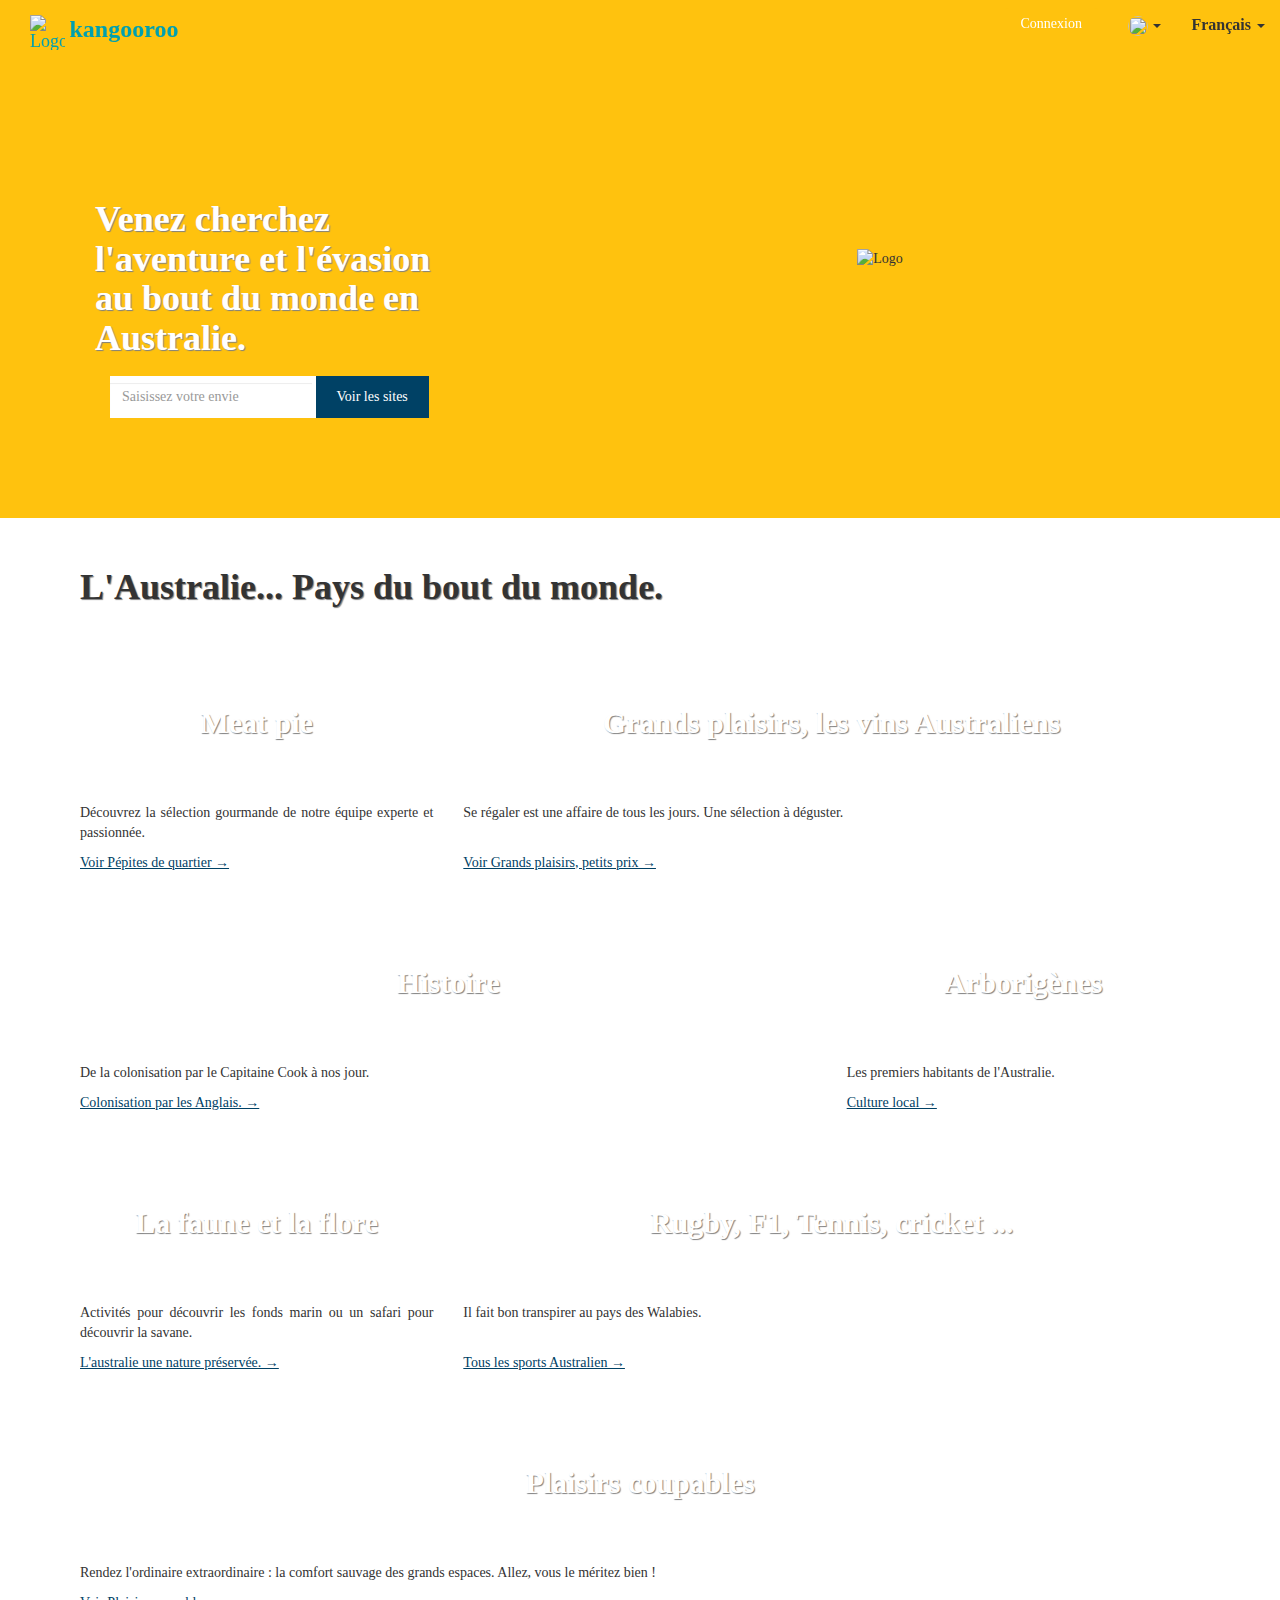
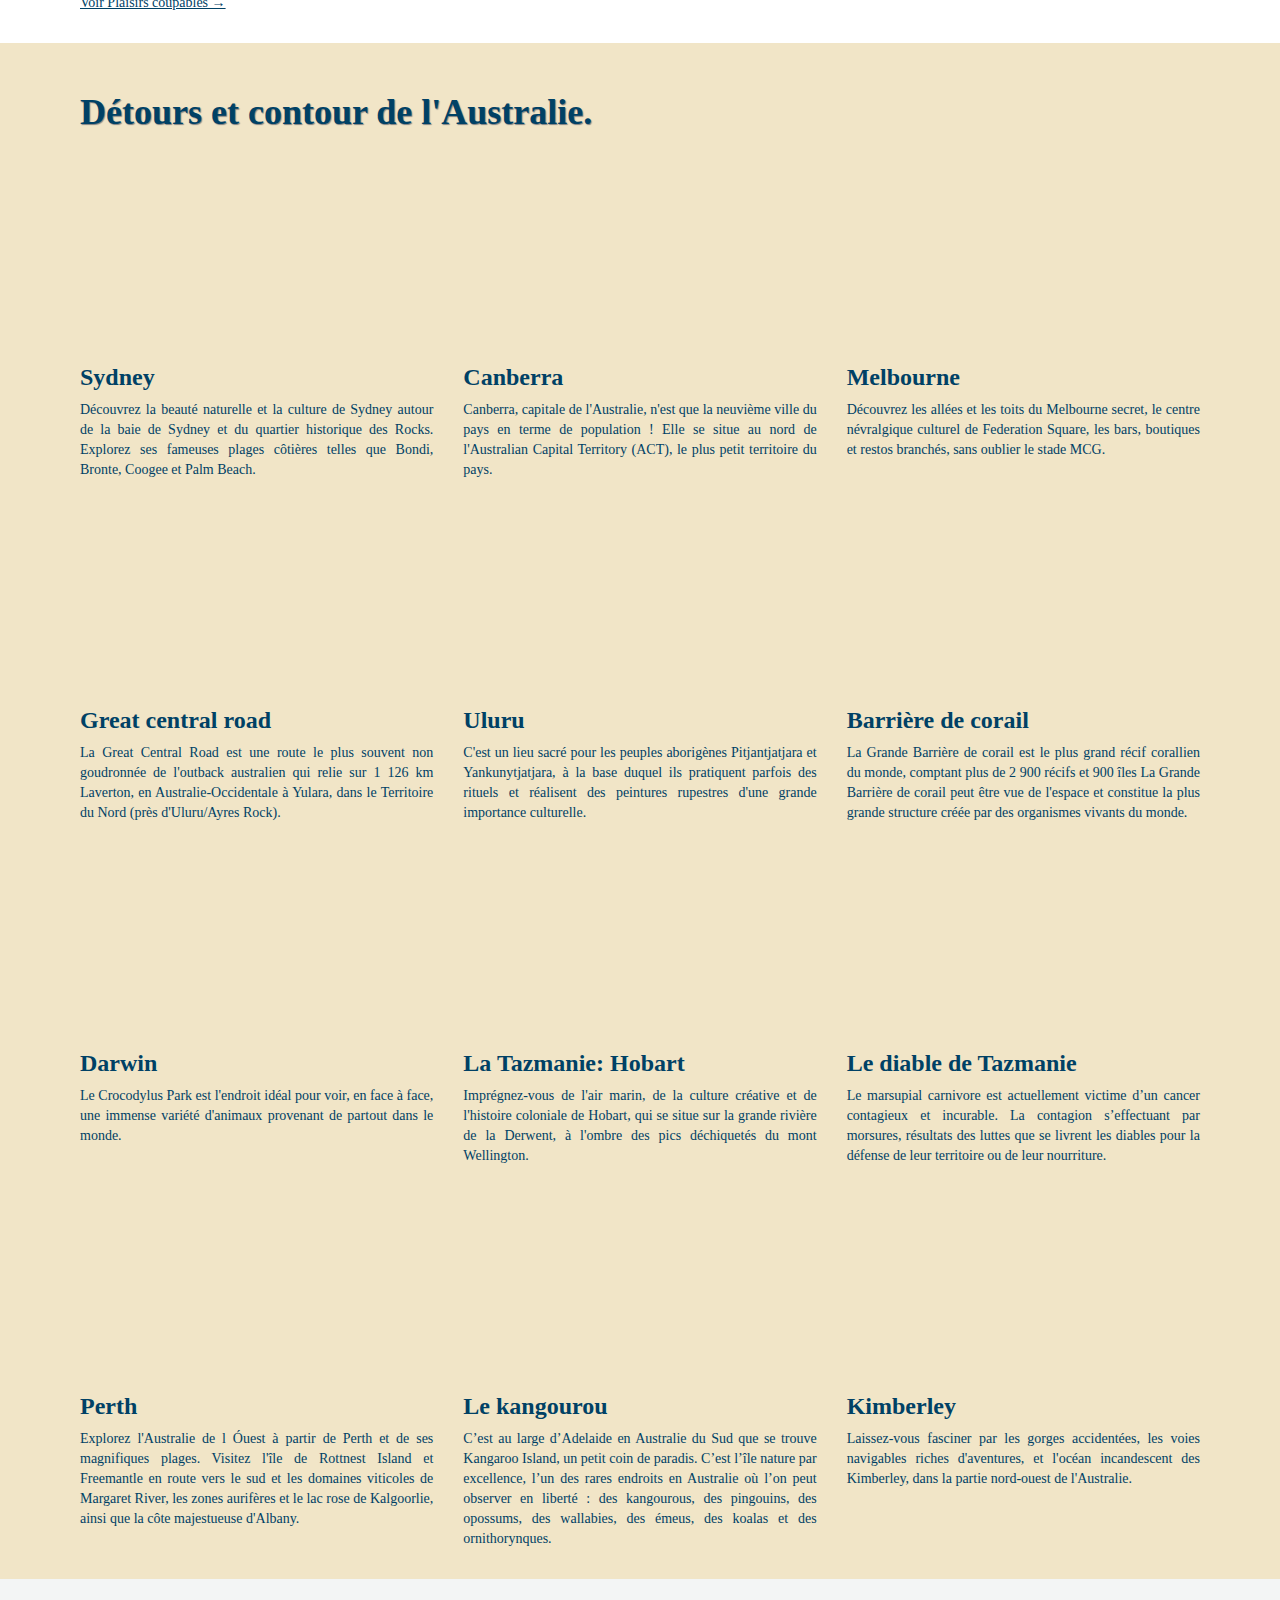
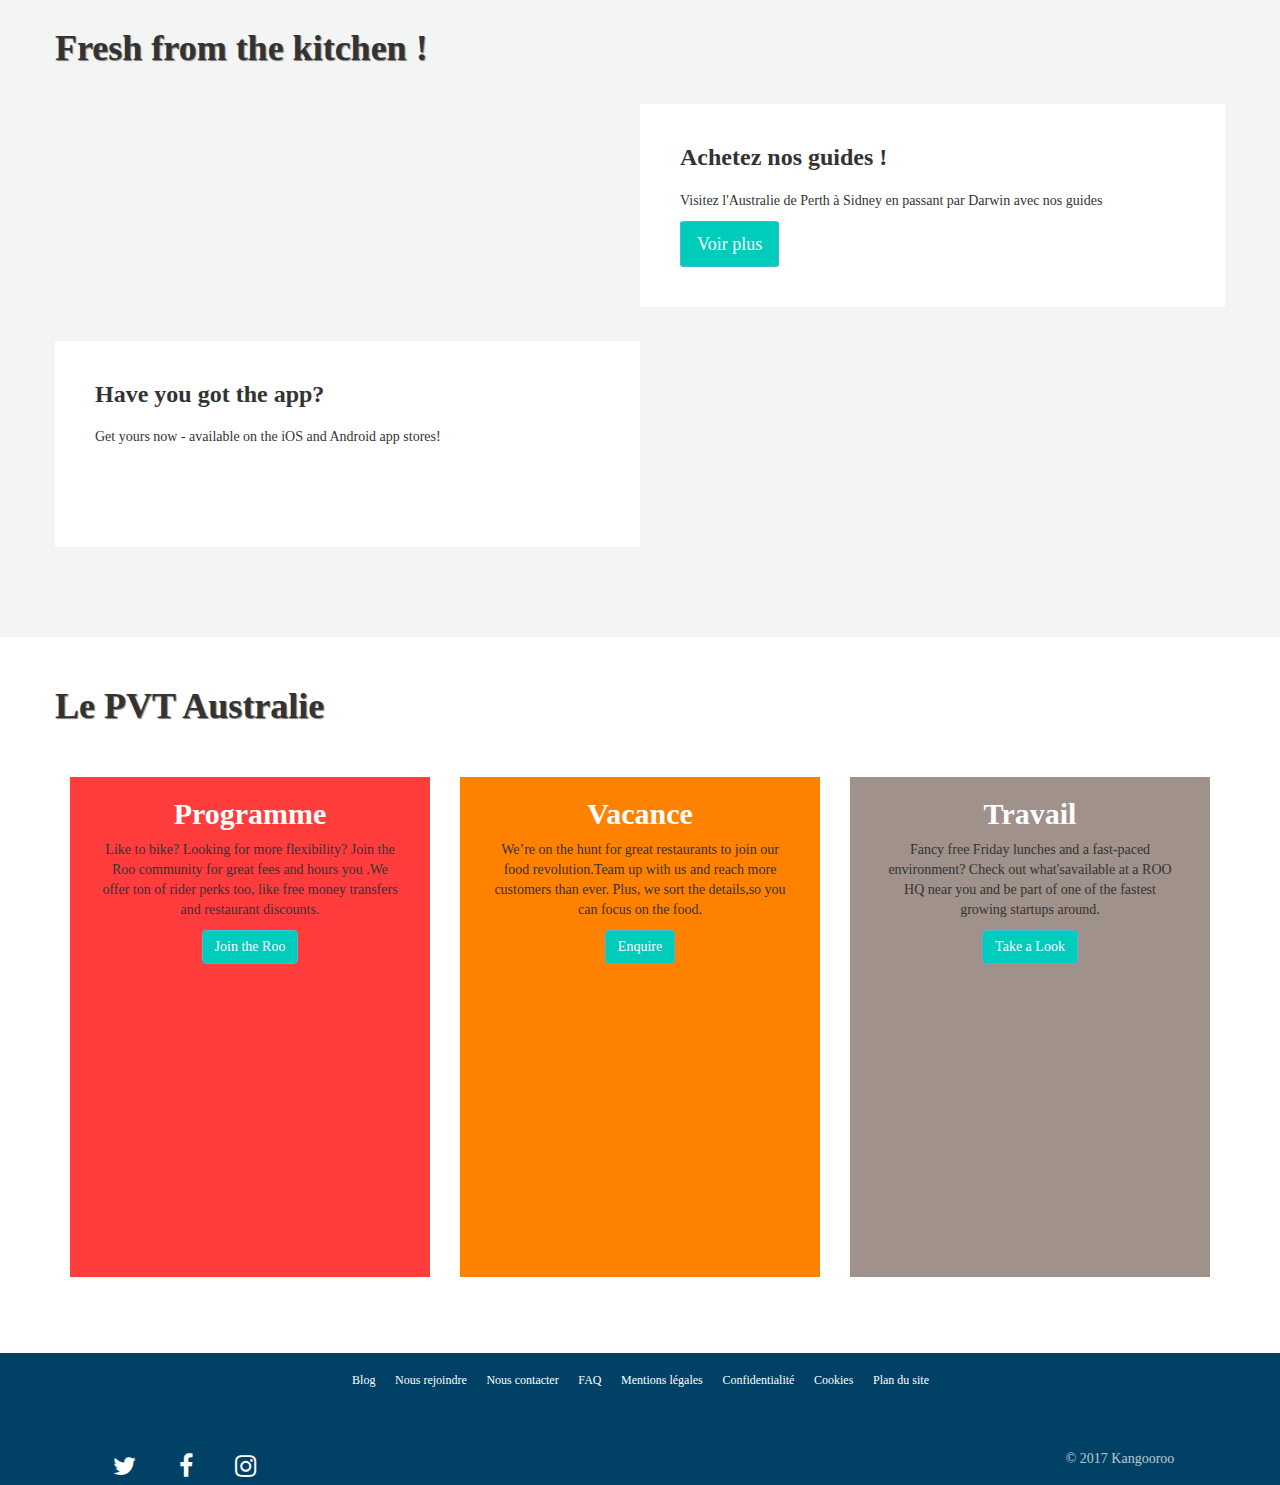
==== commit ccd2b220: "Reparation partie 3" ====
--- a/acceuil.html
+++ b/acceuil.html
@@ -23,7 +23,7 @@
 
 <body>
 
-    <nav id="navbar" class="navbar transition-slide navbar-fixed-top">
+    <nav id="navbar" class="transition-slide navbar-fixed-top">
         <div class="container-fluid">
             <!-- Brand and toggle get grouped for better mobile display -->
             <div class="navbar-header">
@@ -33,7 +33,7 @@
                     <span class="icon-bar"></span>
                     <span class="icon-bar"></span>
                 </button>
-                <a class="navbar-brand light-blue-text" href="#"><img height="35" width="35" src="img/roobleu.png" class="inline-block" alt="Logo Kangooroo"/> <span class="bold biggerer">kangooroo</span></a>
+                <a class="navbar-brand light-blue-text" href="#"><img height="35" width="35" src="img/roobleu.png" class="inline-block" alt="Logo Kangooroo" /> <span class="bold biggerer">kangooroo</span></a>
             </div>
 
             <!-- Collect the nav links, forms, and other content for toggling -->
@@ -324,7 +324,7 @@
             <h1 class="text-shadow section-title bold">Le PVT Australie</h1>
         </div>
         <div class="row">
-            <div class="col-xs-offset-1 col-xs-10 col-sm-offset-0 col-sm-4 col-md-4 col-lg-4 text-center texte11">
+            <div class="col-xs-12 col-sm-offset-0 col-sm-4 col-md-4 col-lg-4 text-center texte11">
                 <div class="couleur-fond1 boite-pvt">
                     <img src="img/riders.jpg" class="img-responsive" alt="">
                     <div class="pad">
@@ -334,7 +334,7 @@
                     </div>
                 </div>
             </div>
-            <div class="col-xs-offset-1 col-xs-10 col-sm-offset-0 col-sm-4 col-md-4 col-lg-4 text-center texte12">
+            <div class="col-xs-12 col-sm-offset-0 col-sm-4 col-md-4 col-lg-4 text-center texte12">
                 <div class="couleur-fond2 boite-pvt">
                     <img src="img/restaurants.jpg" alt="" class="img-responsive">
                     <div class="pad">
@@ -344,7 +344,7 @@
                     </div>
                 </div>
             </div>
-            <div class="col-xs-offset-1 col-xs-10 col-sm-offset-0 col-sm-4 col-md-4 col-lg-4 text-center texte13">
+            <div class="col-xs-12 col-sm-offset-0 col-sm-4 col-md-4 col-lg-4 text-center texte13">
                 <div class="couleur-fond3 boite-pvt">
                     <img src="img/team.jpg" alt="" class="img-responsive">
                     <div class="pad">
@@ -374,7 +374,12 @@
             </div>
         </div>
         <div class="row">
-            <div class="col-sm-offset-3 col-sm-6">
+            <div class="col-sm-3 col-xs-12 picto text-center">
+                <div class="fa fa-twitter" aria-hidden="true"></div>
+                <div class="fa fa-facebook picto2" aria-hidden="true"></div>
+                <div class="fa fa-instagram picto2" aria-hidden="true"></div>
+            </div>
+            <div class="col-sm-6 text-center">
                 <img src="img/putaclic2.png" alt="" class="putaclic2 img-responsive">
             </div>
             <div class="col-sm-3 col-xs-12 text-right copy2 horizontal-align">
--- a/accueil.css
+++ b/accueil.css
@@ -1,3 +1,8 @@
+body {
+    font-family: "Helvetica Neue, Helvetica";
+}
+
+
 /*
 Background Images
 */
@@ -113,6 +118,14 @@
 /*
 Other
 */
+
+#navbar .container-fluid {
+    height: 60px;
+}
+
+.navbar-header {
+    height: 100%;
+}
 
 a, a:hover, a:visited {
     color: inherit;
@@ -366,7 +379,7 @@
     margin-top: 4%;
 }
 
-.boite-pvt{
+.boite-pvt {
     min-height: 500px;
 }
 
@@ -380,29 +393,22 @@
 
 .putaclic {
     height: 50px;
-    margin-top: 2%;
 }
 
 .texte11 {
     padding-right: 15px;
-    padding-top: 1%;
+    margin-top: 15px;
 }
 
 .texte12 {
     padding-right: 15px;
     padding-left: 15px;
-    padding-top: 1%;
-}
-
-.texte11 {
+    margin-top: 15px;
+}
+
+.texte13 {
     padding-left: 15px;
-    padding-top: 1%;
-}
-
-.texte12 {
-    padding-right: 0px;
-    padding-left: 0px;
-    padding-top: 1%;
+    margin-top: 15px;
 }
 
 .texte1 p {
@@ -456,6 +462,17 @@
     margin-top: 2%;
 }
 
+.picto {
+    margin-top: 2%;
+    font-size: 25px;
+    color: white;
+    padding-left: 5%;
+}
+
+.picto2 {
+    margin-left: 15%;
+}
+
 .putaclic2 {
     margin: auto;
     height: 50px;
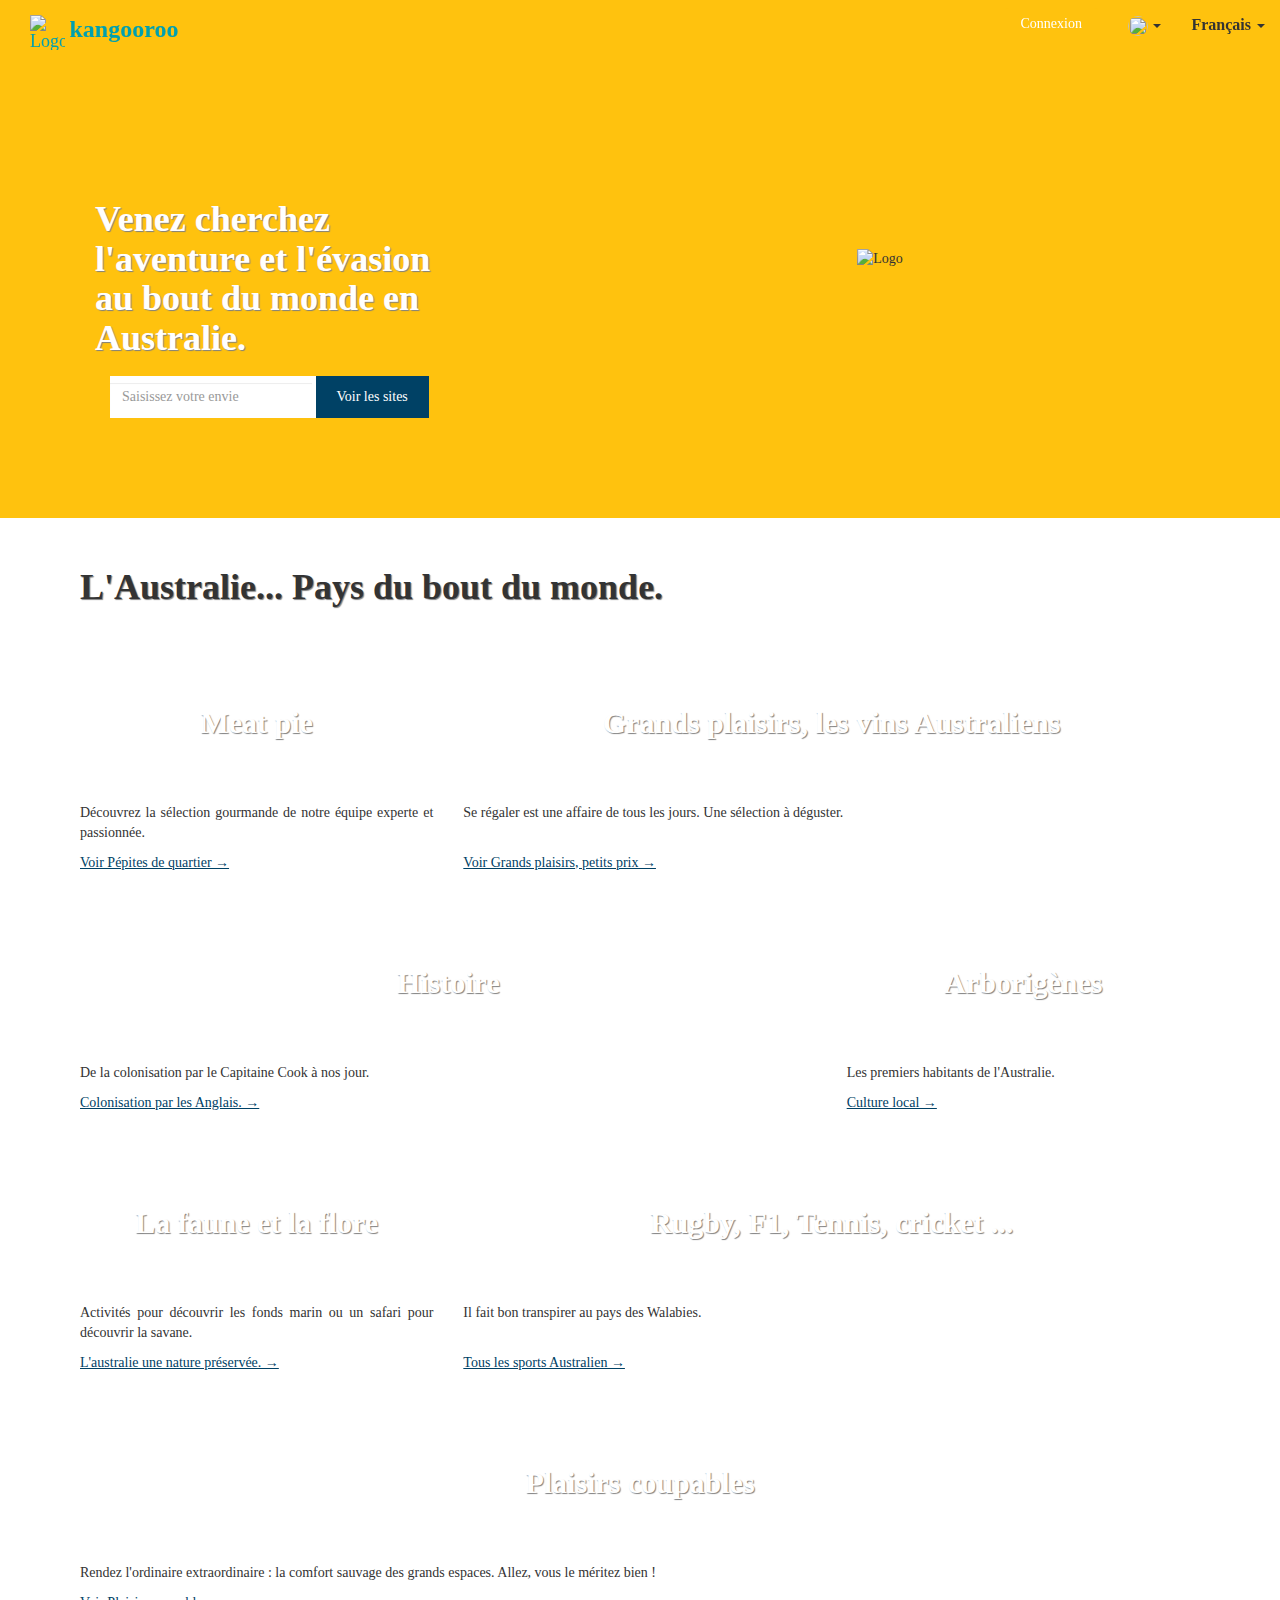
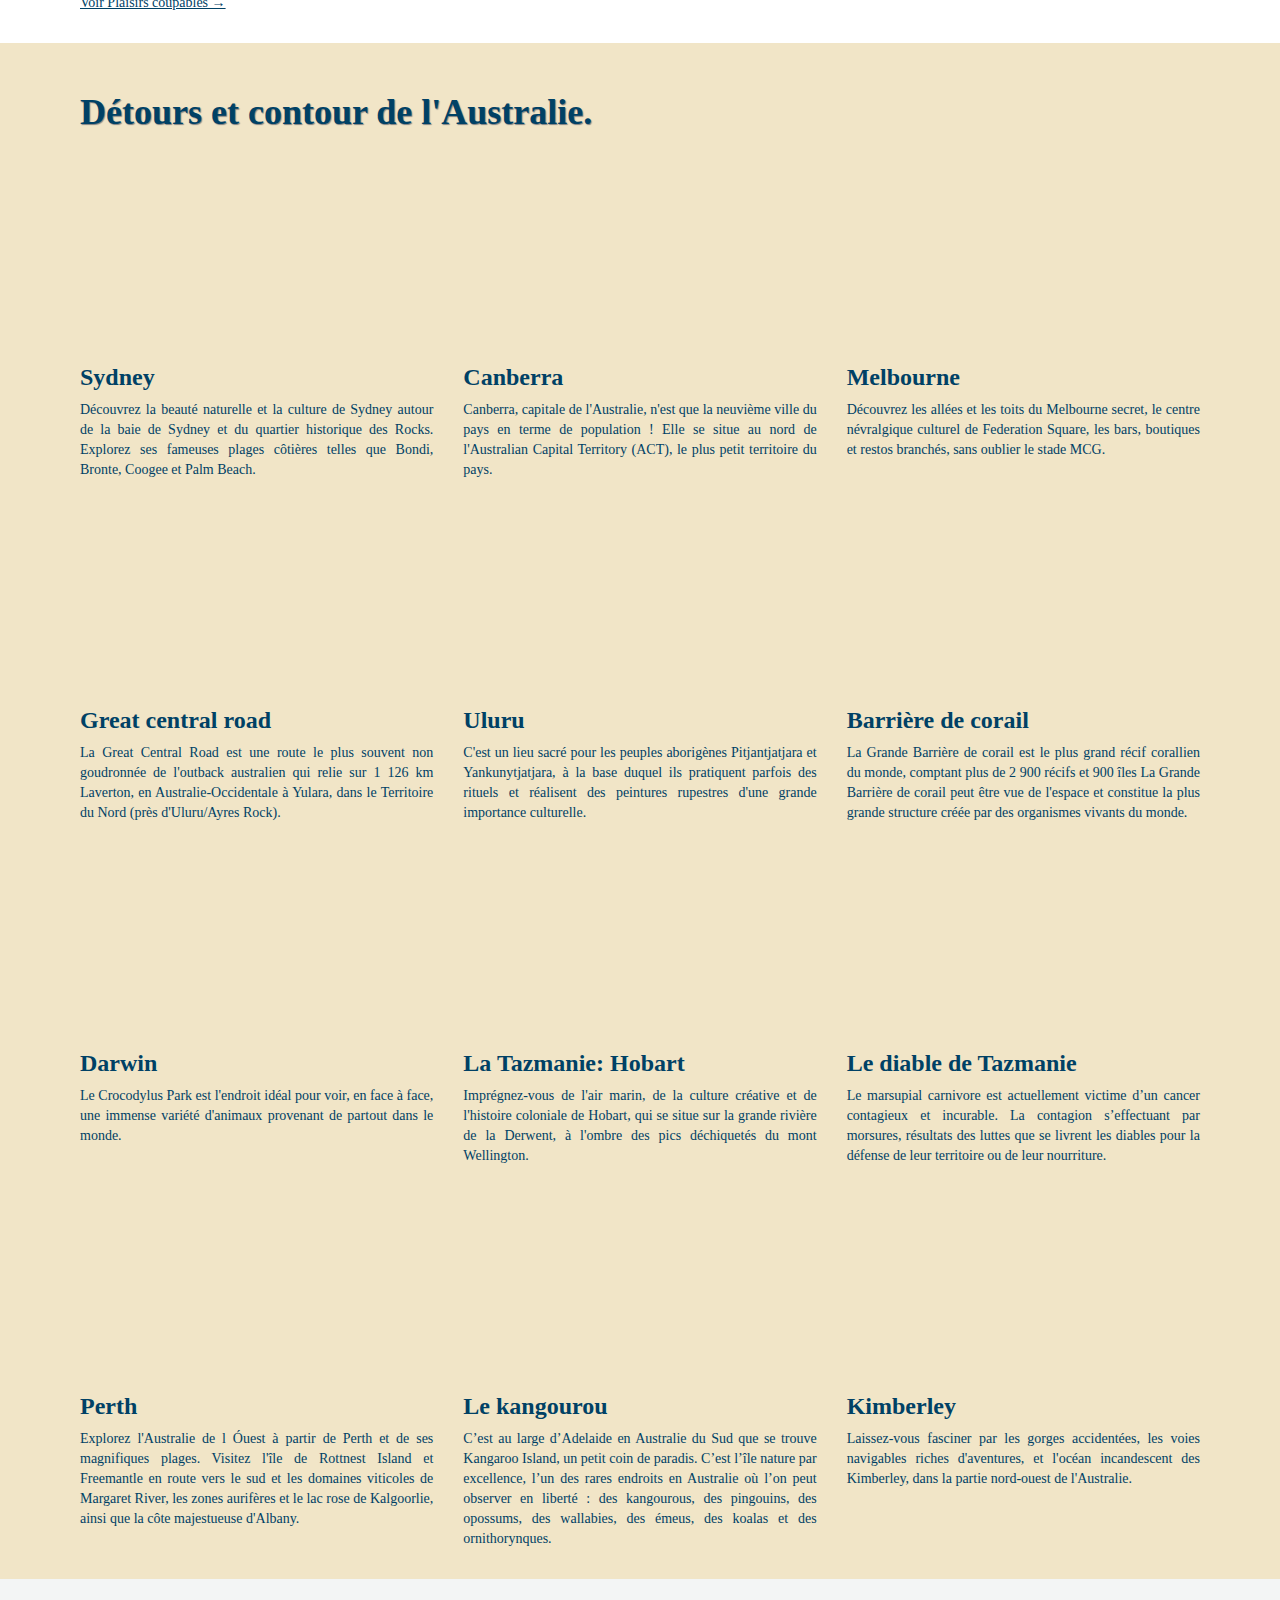
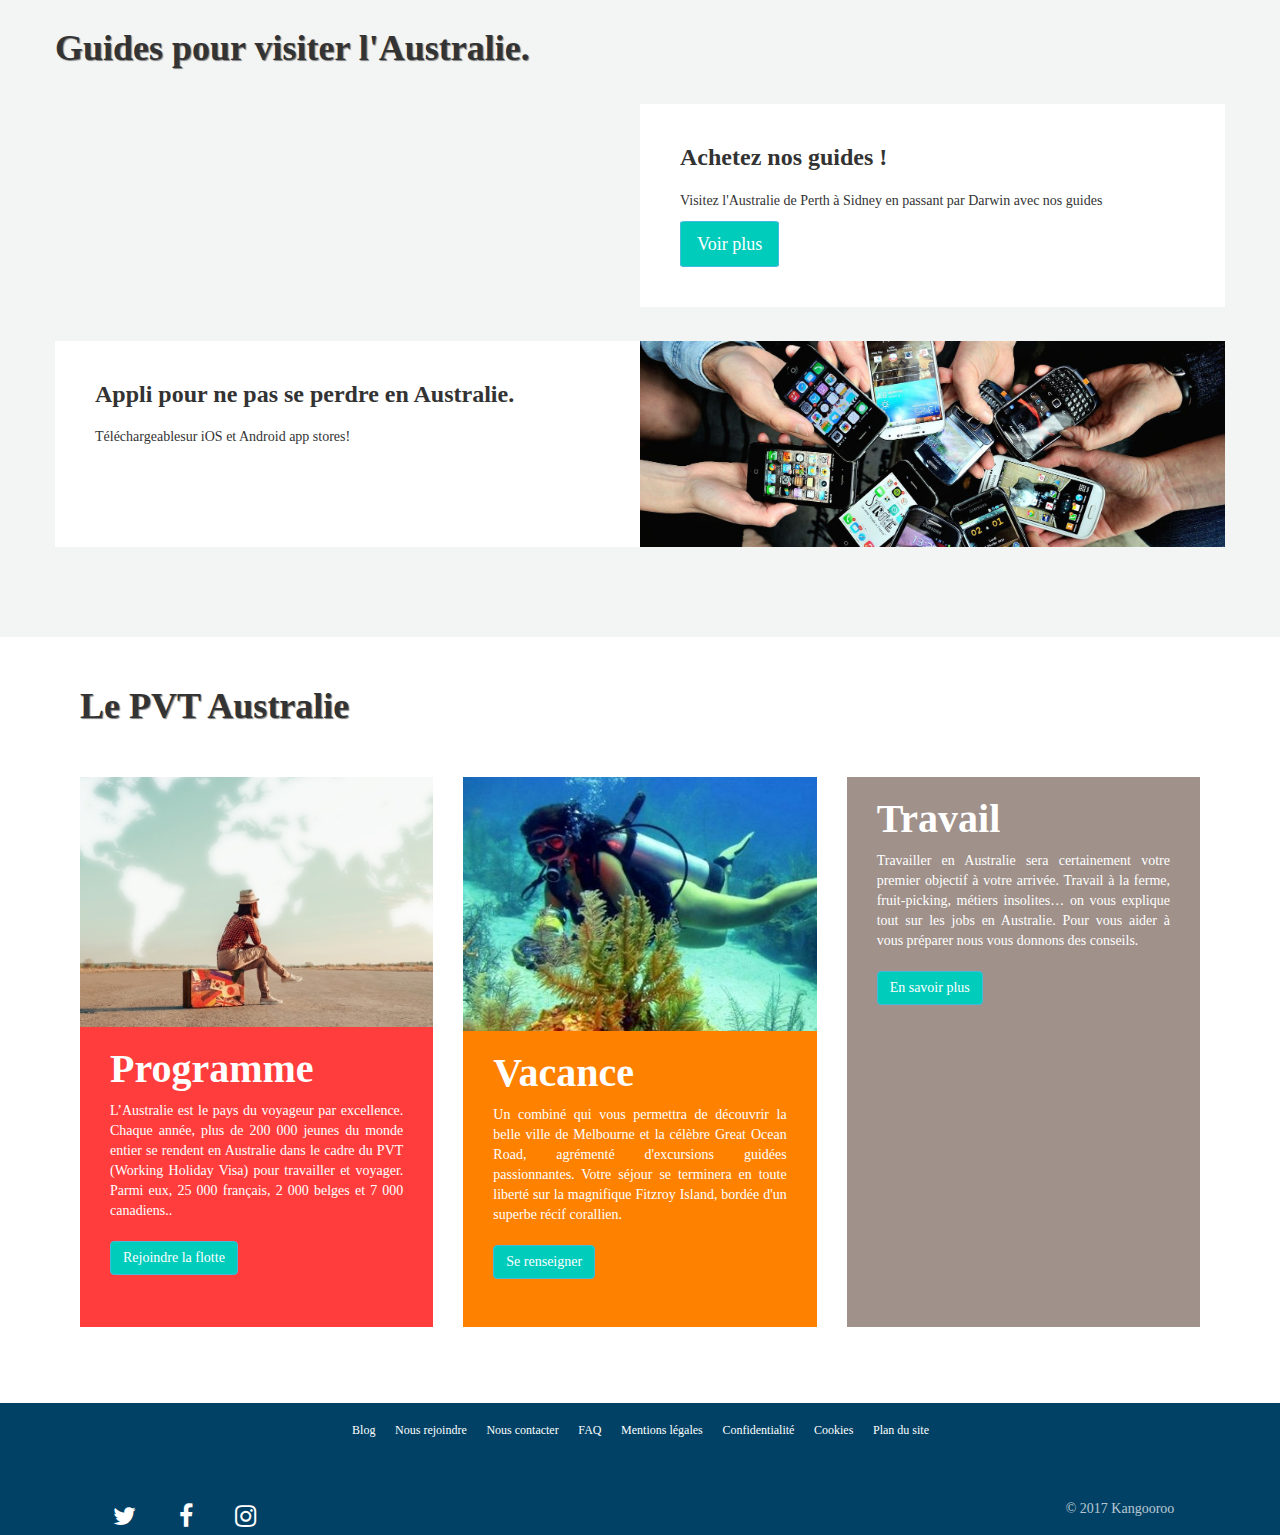
==== commit 22953757: "Commit final ?" ====
--- a/acceuil.html
+++ b/acceuil.html
@@ -174,7 +174,6 @@
                 <div class="col-xs-12 col-md-4">
                     <a href="#">
                         <div id="ParisNewYork" class="tailleImg fade-on-hover"></div>
-                        <!-- <img class="img-responsive fade-on-hover" src="https://cdn1.deliveroo.co.uk/media/menus/20218/360x180.jpg?v=1485770486" alt="hamburger" />  -->
                         <h3 class="bold">Sydney</h3>
                         <p>Découvrez la beauté naturelle et la culture de Sydney autour de la baie de Sydney et du quartier historique des Rocks. Explorez ses fameuses plages côtières telles que Bondi, Bronte, Coogee et Palm Beach.</p>
                     </a>
@@ -183,7 +182,6 @@
                 <div class="col-xs-12 col-md-4">
                     <a href="#">
                         <div id="Tripletta" class="tailleImg fade-on-hover"></div>
-                        <!-- <img class="img-responsive fade-on-hover" src="https://cdn1.deliveroo.co.uk/media/menus/24164/360x180.jpg?v=1473859229" alt="Pizza sortie du four" /> -->
                         <h3 class="bold">Canberra</h3>
                         <p>Canberra, capitale de l'Australie, n'est que la neuvième ville du pays en terme de population ! Elle se situe au nord de l'Australian Capital Territory (ACT), le plus petit territoire du pays.</p>
                     </a>
@@ -192,7 +190,6 @@
                 <div class="col-xs-12 col-md-4">
                     <a href="#">
                         <div id="lePetitCambodge" class="tailleImg fade-on-hover"></div>
-                        <!-- <img class="img-responsive fade-on-hover" src="https://cdn1.deliveroo.co.uk/media/menus/24538/360x180.jpg?v=1474541235" alt="Le petit Cambodge" /> -->
                         <h3 class="bold">Melbourne</h3>
                         <p>Découvrez les allées et les toits du Melbourne secret, le centre névralgique culturel de Federation Square, les bars, boutiques et restos branchés, sans oublier le stade MCG.</p>
                     </a>
@@ -203,7 +200,6 @@
                 <div class="col-xs-12 col-md-4">
                     <a href="#">
                         <div id="lesCocottes" class="tailleImg fade-on-hover"></div>
-                        <!-- <img class="img-responsive fade-on-hover" src="https://cdn1.deliveroo.co.uk/media/menus/15869/360x180.jpg?v=1484749423" alt="Entrée" /> -->
                         <h3 class="bold">Great central road</h3>
                         <p>La Great Central Road est une route le plus souvent non goudronnée de l'outback australien qui relie sur 1 126 km Laverton, en Australie-Occidentale à Yulara, dans le Territoire du Nord (près d'Uluru/Ayres Rock).</p>
                     </a>
@@ -212,7 +208,6 @@
                 <div class="col-xs-12 col-md-4">
                     <a href="#">
                         <div id="lePainQuotidien" class="tailleImg fade-on-hover"></div>
-                        <!-- <img class="img-responsive fade-on-hover" src="https://cdn1.deliveroo.co.uk/media/menus/17697/360x180.jpg?v=1473949344" alt="Le pain au quotidien" /> -->
                         <h3 class="bold">Uluru</h3>
                         <p>C'est un lieu sacré pour les peuples aborigènes Pitjantjatjara et Yankunytjatjara, à la base duquel ils pratiquent parfois des rituels et réalisent des peintures rupestres d'une grande importance culturelle.</p>
                     </a>
@@ -221,7 +216,6 @@
                 <div class="col-xs-12 col-md-4">
                     <a href="#">
                         <div id="SchwartzsDeli" class="tailleImg fade-on-hover"></div>
-                        <!-- <img class="img-responsive fade-on-hover" src="https://cdn1.deliveroo.co.uk/media/menus/10381/360x180.jpg?v=1473408889" alt="Cuisine indienne" /> -->
                         <h3 class="bold">Barrière de corail</h3>
                         <p>La Grande Barrière de corail est le plus grand récif corallien du monde, comptant plus de 2 900 récifs et 900 îles La Grande Barrière de corail peut être vue de l'espace et constitue la plus grande structure créée par des organismes
                             vivants du monde.</p>
@@ -233,7 +227,6 @@
                 <div class="col-xs-12 col-md-4">
                     <a href="#">
                         <div id="jamesBun" class="tailleImg fade-on-hover"></div>
-                        <!-- <img class="img-responsive fade-on-hover" src="https://cdn1.deliveroo.co.uk/media/menus/16532/360x180.jpg?v=1473408136" alt="Cuisine vietnamienne" /> -->
                         <h3 class="bold">Darwin</h3>
                         <p>Le Crocodylus Park est l'endroit idéal pour voir, en face à face, une immense variété d'animaux provenant de partout dans le monde.</p>
 
@@ -243,7 +236,6 @@
                 <div class="col-xs-12 col-md-4">
                     <a href="#">
                         <div id="leCamionQuiFume" class="tailleImg fade-on-hover"></div>
-                        <!-- <img class="img-responsive fade-on-hover" src="https://cdn1.deliveroo.co.uk/media/menus/24502/360x180.jpg?v=1476971467" alt="Food truck" /> -->
                         <h3 class="bold">La Tazmanie: Hobart</h3>
                         <p>Imprégnez-vous de l'air marin, de la culture créative et de l'histoire coloniale de Hobart, qui se situe sur la grande rivière de la Derwent, à l'ombre des pics déchiquetés du mont Wellington.</p>
                     </a>
@@ -252,7 +244,6 @@
                 <div class="col-xs-12 col-md-4">
                     <a href="#">
                         <div id="jour" class="tailleImg fade-on-hover"></div>
-                        <!-- <img class="img-responsive fade-on-hover" src="https://cdn1.deliveroo.co.uk/media/menus/20818/360x180.jpg?v=1476440556" alt="Restaurant de salade" /> -->
                         <h3 class="bold">Le diable de Tazmanie</h3>
                         <p>Le marsupial carnivore est actuellement victime d’un cancer contagieux et incurable. La contagion s’effectuant par morsures, résultats des luttes que se livrent les diables pour la défense de leur territoire ou de leur nourriture.</p>
                     </a>
@@ -263,7 +254,6 @@
                 <div class="col-xs-12 col-md-4">
                     <a href="#">
                         <div id="blendHamburger" class="tailleImg fade-on-hover"></div>
-                        <!-- <img class="img-responsive fade-on-hover" src="https://cdn1.deliveroo.co.uk/media/menus/24723/360x180.jpg?v=1475058644" alt="Blend Hamburger" /> -->
                         <h3 class="bold">Perth</h3>
                         <p>Explorez l'Australie de l Óuest à partir de Perth et de ses magnifiques plages. Visitez l'île de Rottnest Island et Freemantle en route vers le sud et les domaines viticoles de Margaret River, les zones aurifères et le lac rose
                             de Kalgoorlie, ainsi que la côte majestueuse d'Albany.</p>
@@ -273,7 +263,6 @@
                 <div class="col-xs-12 col-md-4">
                     <a href="#">
                         <div id="mariaLuisa" class="tailleImg fade-on-hover"></div>
-                        <!-- <img class="img-responsive fade-on-hover" src="https://cdn1.deliveroo.co.uk/media/menus/7730/360x180.jpg?v=1473408923" alt="Pizza Maria Luisa" /> -->
                         <h3 class="bold">Le kangourou</h3>
                         <p>C’est au large d’Adelaide en Australie du Sud que se trouve Kangaroo Island, un petit coin de paradis. C’est l’île nature par excellence, l’un des rares endroits en Australie où l’on peut observer en liberté : des kangourous, des
                             pingouins, des opossums, des wallabies, des émeus, des koalas et des ornithorynques.</p>
@@ -283,7 +272,6 @@
                 <div class="col-xs-12 col-md-4">
                     <a href="#">
                         <div id="bigFernand" class="tailleImg fade-on-hover"></div>
-                        <!-- <img class="img-responsive fade-on-hover" src="https://cdn1.deliveroo.co.uk/media/menus/5220/360x180.jpg?v=1481970762" alt="Burger français"> -->
                         <h3 class="bold">Kimberley</h3>
                         <p>Laissez-vous fasciner par les gorges accidentées, les voies navigables riches d'aventures, et l'océan incandescent des Kimberley, dans la partie nord-ouest de l'Australie.</p>
                     </a>
@@ -296,11 +284,11 @@
     <div class="container-fluid contain-fond">
         <div class="container">
             <div class="row">
-                <h1 class="section-title text-shadow bold">Fresh from the kitchen !</h1>
-            </div>
-            <div class="row">
-                <div class="col-xs-12 col-sm-6">
-                    <img src="img/images.jpeg" alt="" class="img-responsive">
+                <h1 class="section-title text-shadow bold">Guides pour visiter l'Australie.</h1>
+            </div>
+            <div class="row">
+                <div class="col-xs-12 col-sm-6 no-padding">
+                    <img src="img/BrochAustralieFdGris2_t.png" alt="" class="img-responsive brochures">
                 </div>
                 <div class="col-xs-12 col-sm-6 white-background bande-blanche">
                     <h3 class="titre1">Achetez nos guides !</h3>
@@ -308,49 +296,55 @@
                     <button type="button" class="btn btn-info btn-lg bouton-vert flat rounded no-margin-bottom">Voir plus</button>
                 </div>
             </div>
-            <div class="row ligne2">
-                <div class="col-sm-6 col-md-6 col-lg-6 white-background bande-blanche">
-                    <h3 class="titre1">Have you got the app?</h3>
-                    <p class="para1">Get yours now - available on the iOS and Android app stores!</p>
-                    <img src="img/putaclic2.png" alt="" class="img-responsive putaclic">
-                </div>
-                <div class="col-sm-6 col-md-6 col-lg-6">
-                </div>
-            </div>
-        </div>
-    </div>
-    <div class="container end-section">
-        <div class="row">
+            <div class="row ligne2 same-size">
+                <div class="col-xs-12 flex no-padding">
+                    <div class="col white-background bande-blanche half">
+                        <h3 class="titre1">Appli pour ne pas se perdre en Australie.</h3>
+                        <p class="para1">Téléchargeablesur iOS et Android app stores!</p>
+                        <img src="img/putaclic2.png" alt="" class="img-responsive putaclic">
+                    </div>
+                    <div class="half" id="photo-smartphone">
+                        <!-- <img src="img/smartphone.jpg" alt="" class="img-responsive carteAust" style="max-height: 200px;"> -->
+                    </div>
+                </div>
+            </div>
+        </div>
+    </div>
+    <div class="container-fluid end-section">
+        <div class="sub-container">
             <h1 class="text-shadow section-title bold">Le PVT Australie</h1>
-        </div>
-        <div class="row">
-            <div class="col-xs-12 col-sm-offset-0 col-sm-4 col-md-4 col-lg-4 text-center texte11">
-                <div class="couleur-fond1 boite-pvt">
-                    <img src="img/riders.jpg" class="img-responsive" alt="">
-                    <div class="pad">
-                        <h2 class="petitTitre text-center">Programme</h2>
-                        <p class="text-center">Like to bike? Looking for more flexibility? Join the Roo community for great fees and hours you .We offer ton of rider perks too, like free money transfers and restaurant discounts.</p>
-                        <button type="button" class="btn btn-info bouton">Join the Roo</button>
-                    </div>
-                </div>
-            </div>
-            <div class="col-xs-12 col-sm-offset-0 col-sm-4 col-md-4 col-lg-4 text-center texte12">
-                <div class="couleur-fond2 boite-pvt">
-                    <img src="img/restaurants.jpg" alt="" class="img-responsive">
-                    <div class="pad">
-                        <h2 class="petitTitre text-center">Vacance</h2>
-                        <p class="text-center">We’re on the hunt for great restaurants to join our food revolution.Team up with us and reach more customers than ever. Plus, we sort the details,so you can focus on the food.</p>
-                        <button type="button" class="btn btn-info bouton">Enquire</button>
-                    </div>
-                </div>
-            </div>
-            <div class="col-xs-12 col-sm-offset-0 col-sm-4 col-md-4 col-lg-4 text-center texte13">
-                <div class="couleur-fond3 boite-pvt">
-                    <img src="img/team.jpg" alt="" class="img-responsive">
-                    <div class="pad">
-                        <h2 class="petitTitre text-center">Travail</h2>
-                        <p class="text-center">Fancy free Friday lunches and a fast-paced environment? Check out what'savailable at a ROO HQ near you and be part of one of the fastest growing startups around.</p>
-                        <button type="button" class="btn btn-info bouton">Take a Look</button>
+            <div class="row">
+                <div class="col-xs-12 col-sm-offset-0 col-sm-4 col-md-4 col-lg-4 texte11">
+                    <div class="couleur-fond1 boite-pvt white-text">
+                        <img src="img/programme.png" class="img-responsive" alt="">
+                        <div class="pad">
+                            <h2 class="petitTitre">Programme</h2>
+                            <p>L’Australie est le pays du voyageur par excellence. Chaque année, plus de 200 000 jeunes du monde entier se rendent en Australie dans le cadre du PVT (Working Holiday Visa) pour travailler et voyager. Parmi eux, 25 000 français,
+                                2 000 belges et 7 000 canadiens..</p>
+                            <button type="button" class="btn btn-info bouton">Rejoindre la flotte</button>
+                        </div>
+                    </div>
+                </div>
+                <div class="col-xs-12 col-sm-offset-0 col-sm-4 col-md-4 col-lg-4  texte12">
+                    <div class="couleur-fond2 boite-pvt white-text">
+                        <img src="img/vacancesRecadre.jpg" alt="" class="img-responsive">
+                        <div class="pad">
+                            <h2 class="petitTitre ">Vacance</h2>
+                            <p>Un combiné qui vous permettra de découvrir la belle ville de Melbourne et la célèbre Great Ocean Road, agrémenté d'excursions guidées passionnantes. Votre séjour se terminera en toute liberté sur la magnifique Fitzroy Island,
+                                bordée d'un superbe récif corallien.</p>
+                            <button type="button" class="btn btn-info bouton">Se renseigner</button>
+                        </div>
+                    </div>
+                </div>
+                <div class="col-xs-12 col-sm-offset-0 col-sm-4 col-md-4 col-lg-4 texte13">
+                    <div class="couleur-fond3 boite-pvt white-text">
+                        <img src="img/jobsjpg" alt="" class="img-responsive">
+                        <div class="pad">
+                            <h2 class="petitTitre">Travail</h2>
+                            <p>Travailler en Australie sera certainement votre premier objectif à votre arrivée. Travail à la ferme, fruit-picking, métiers insolites… on vous explique tout sur les jobs en Australie. Pour vous aider à vous préparer nous vous
+                                donnons des conseils.</p>
+                            <button type="button" class="btn btn-info bouton">En savoir plus</button>
+                        </div>
                     </div>
                 </div>
             </div>
--- a/accueil.css
+++ b/accueil.css
@@ -205,6 +205,13 @@
 #bigFernand {
     background-image: url("img/img_Container2/Kimberley.jpg");
 }
+
+#route {
+    background-image: url('img/routeAust.jpg');
+    background-size: cover;;
+}
+
+
 
 p {
     text-align: justify;
@@ -352,13 +359,29 @@
 CSS Clément
 */
 
-.shushi {
+/*.shushi {
     width: 250px;
     height: 150px;
+}*/
+
+.brochures {
+  width: 400px;
+  height: auto;
+  margin: 0 auto;
+  margin: 5px auto;
+}
+
+.carteAust {
+  width: 100%;
 }
 
 .ligne2 {
     padding-top: 3%;
+}
+
+.boite-pvt img {
+    width: 100%;
+    height: auto;
 }
 
 .contain-fond {
@@ -380,7 +403,7 @@
 }
 
 .boite-pvt {
-    min-height: 500px;
+    min-height: 550px;
 }
 
 .bouton-vert {
@@ -393,6 +416,11 @@
 
 .putaclic {
     height: 50px;
+}
+
+.full-width-image {
+    height: 100%;
+    width: 100%;
 }
 
 .texte11 {
@@ -441,8 +469,29 @@
 .petitTitre {
     color: white;
     font-weight: bold;
-}
-
+    margin-bottom: 10px;
+    font-size: 40px;
+}
+.boite-pvt p {
+    margin-bottom: 20px;
+}
+
+.flex {
+    display: flex;
+}
+
+.col {
+    flex: 1; /* additionally, equal width */
+}
+ .half {
+     width: 50%
+ }
+
+ #photo-smartphone {
+    background-image: url('img/smartphone.jpg');
+    background-size: cover;
+    background-position: center;
+ }
 
 /*Start CSS FOOTER*/
 
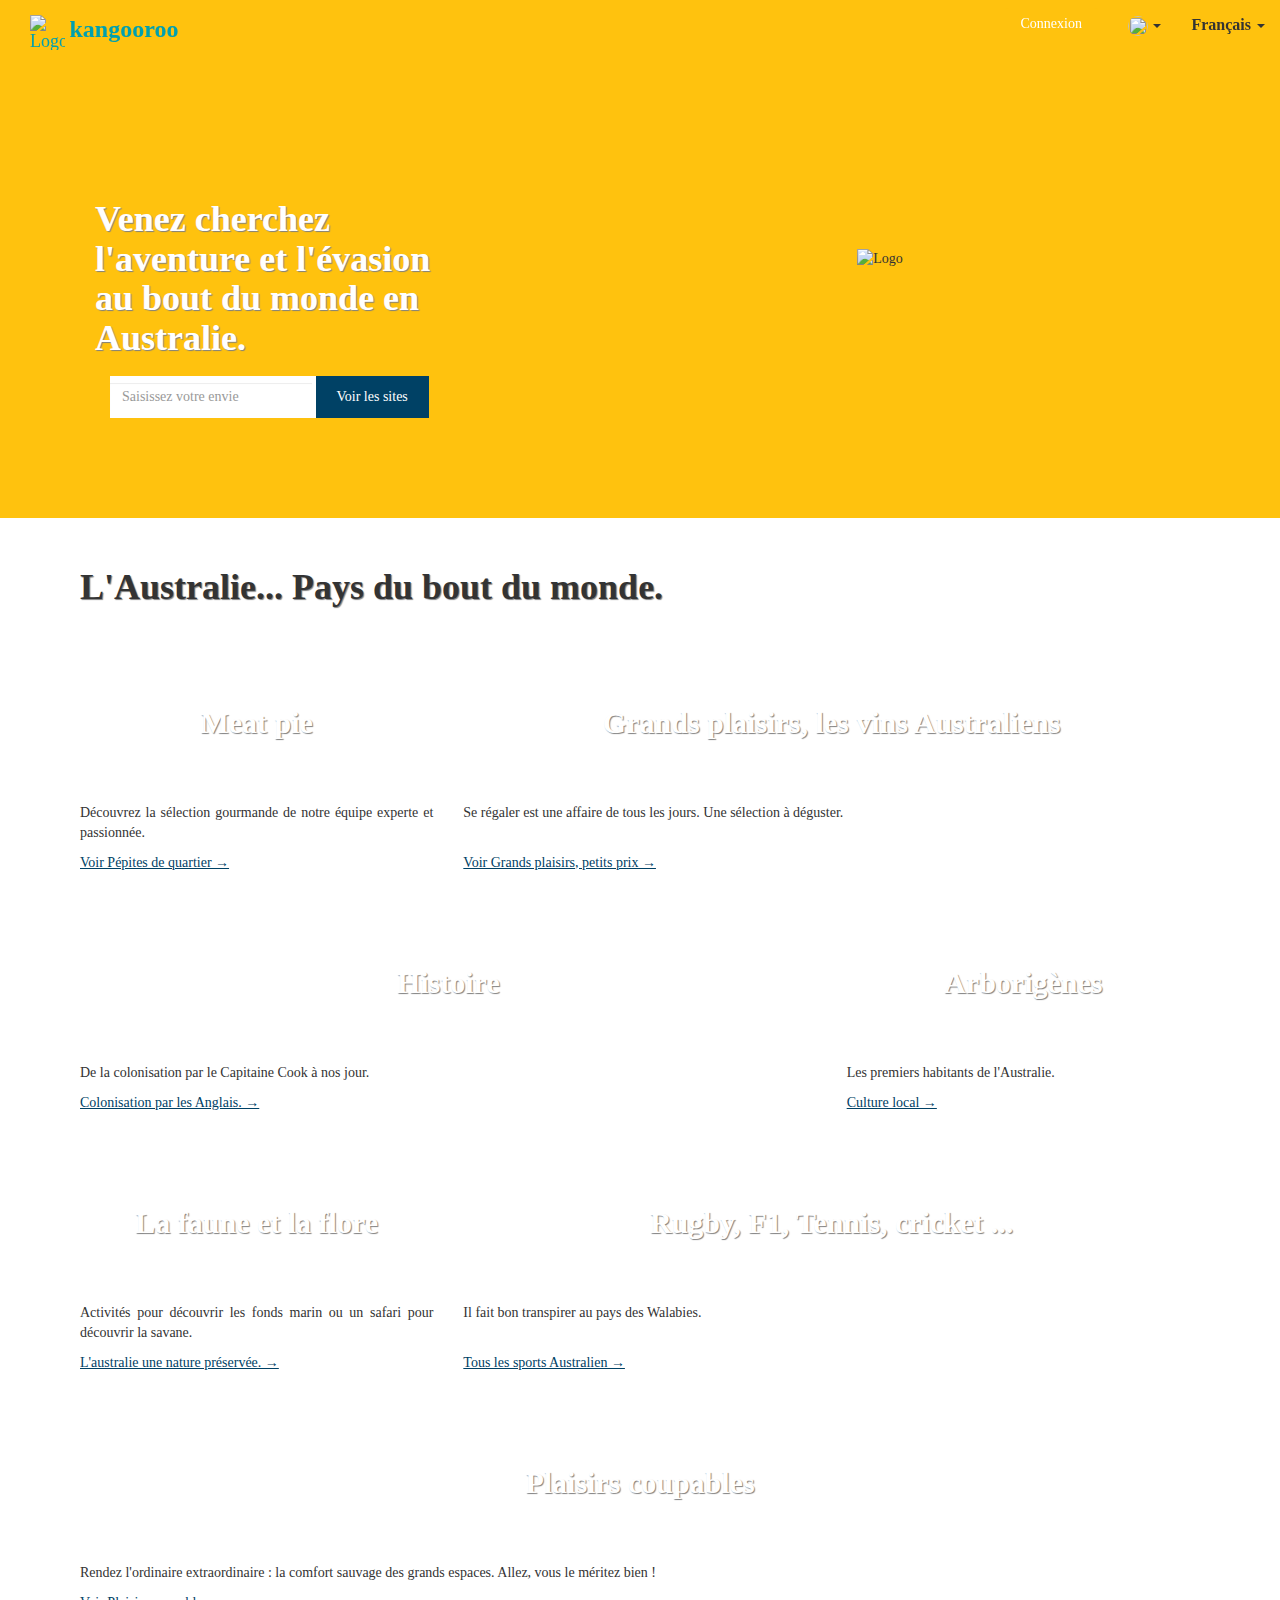
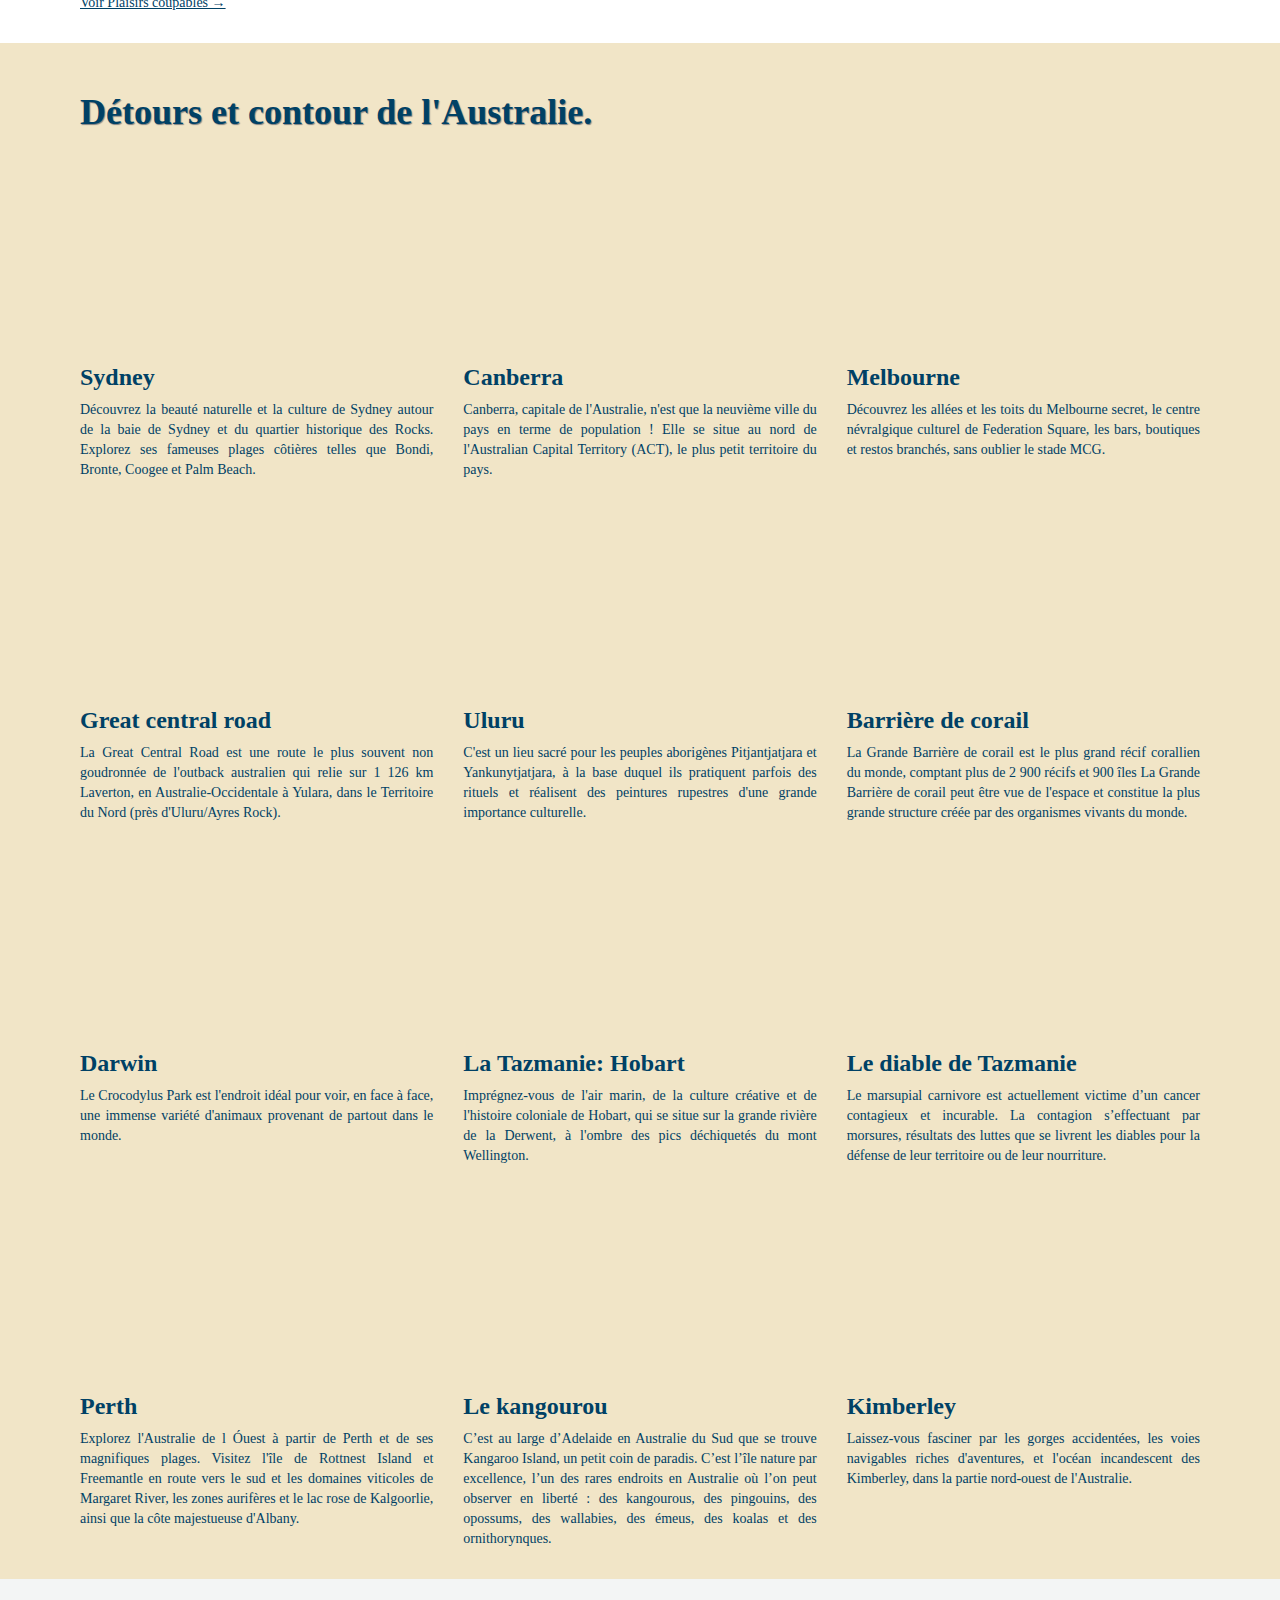
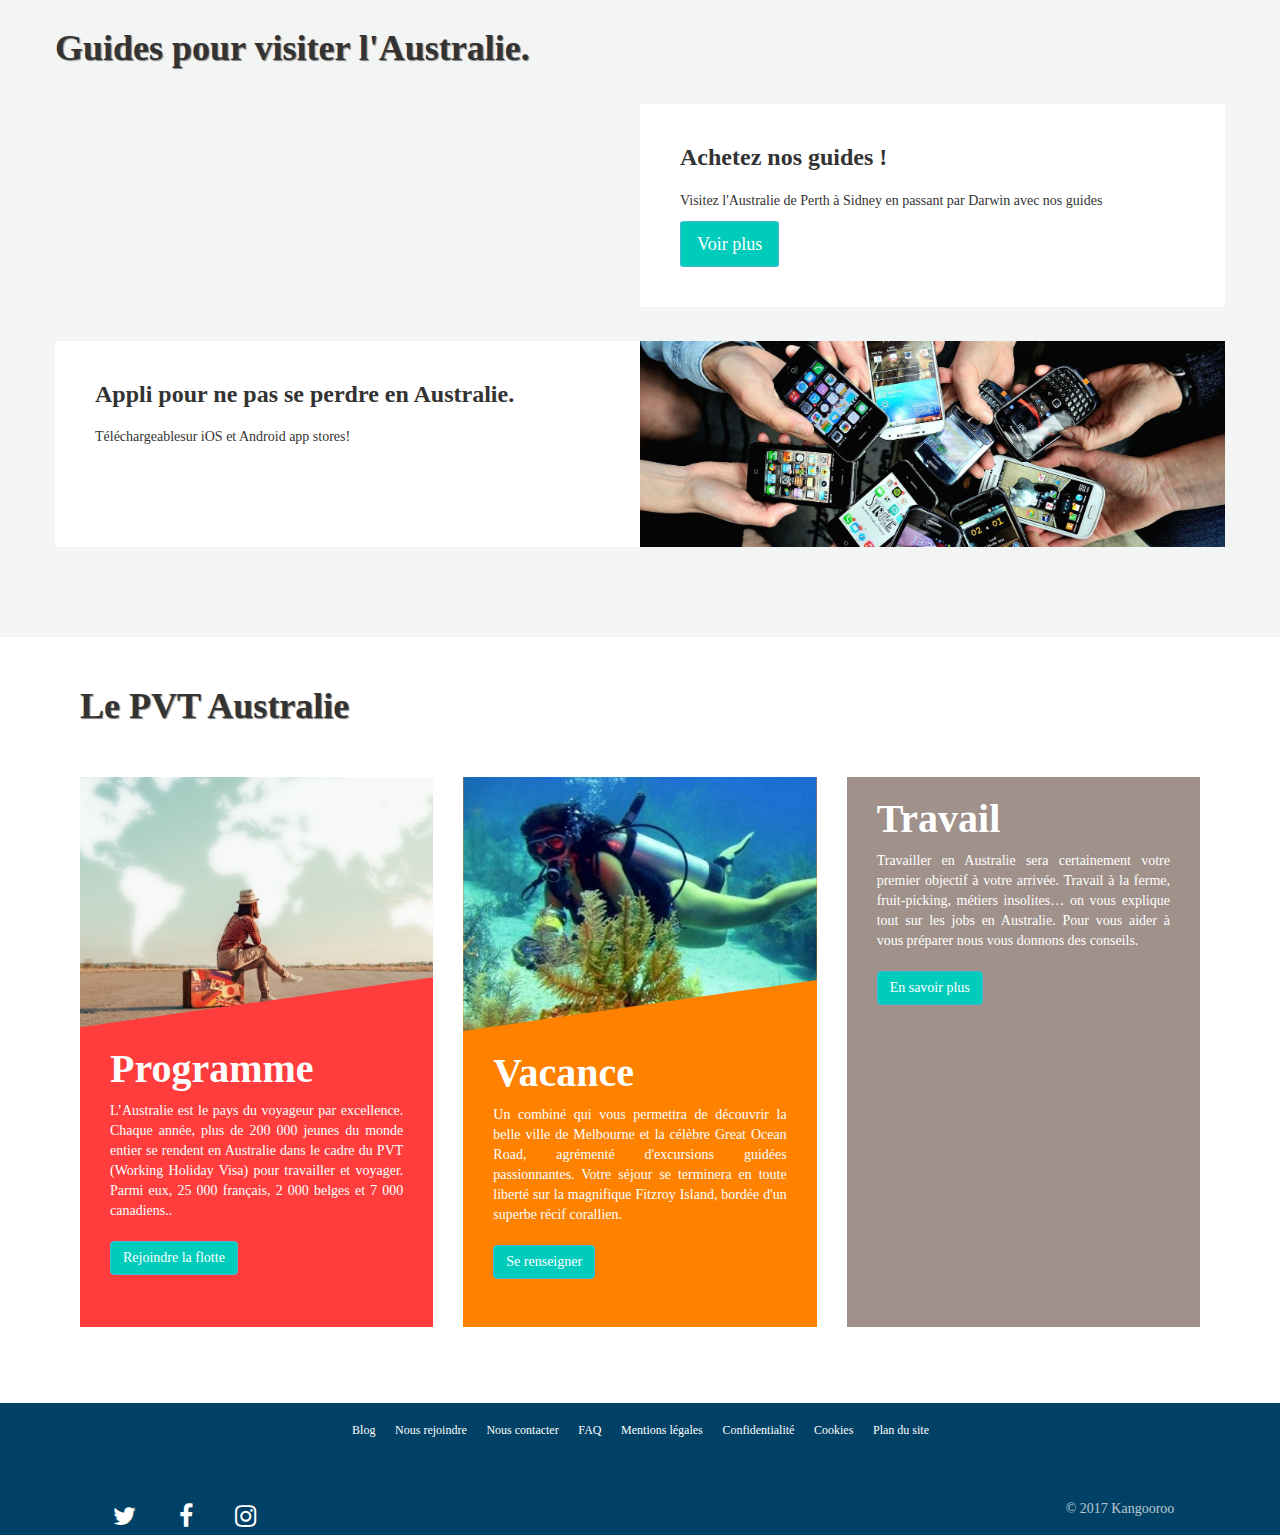
==== commit c8069d1b: "Ajout des triangles" ====
--- a/acceuil.html
+++ b/acceuil.html
@@ -101,14 +101,14 @@
             <h1 class="bold section-title text-shadow">L'Australie... Pays du bout du monde.</h1>
 
             <div class="row">
-                <a id="pepites" class="col-xs-12 col-sm-6 col-md-4 link-card">
+                <a href="#" id="pepites" class="col-xs-12 col-sm-6 col-md-4 link-card">
                     <div class="container-title vertical-align fade-on-hover ">
                         <h2 class="bold text-shadow">Meat pie</h2>
                     </div>
                     <p>Découvrez la sélection gourmande de notre équipe experte et passionnée.</p>
                     <p class="pseudolink">Voir Pépites de quartier →</p>
                 </a>
-                <a id="grands-plaisirs" class="col-xs-12 col-sm-6 col-md-8 link-card">
+                <a href="#" id="grands-plaisirs" class="col-xs-12 col-sm-6 col-md-8 link-card">
                     <div class="container-title vertical-align fade-on-hover">
                         <h2 class="bold text-shadow">Grands plaisirs, les vins Australiens</h2>
                     </div>
@@ -119,14 +119,14 @@
             </div>
 
             <div class="row">
-                <a id="creme" class="col-xs-12 col-sm-6 col-md-8 link-card">
+                <a href="#" id="creme" class="col-xs-12 col-sm-6 col-md-8 link-card">
                     <div class="container-title vertical-align fade-on-hover">
                         <h2 class="bold text-shadow">Histoire</h2>
                     </div>
                     <p>De la colonisation par le Capitaine Cook à nos jour.</p>
                     <p class="pseudolink">Colonisation par les Anglais. →</p>
                 </a>
-                <a id="desserts" class="col-xs-12 col-sm-6 col-md-4 link-card">
+                <a href="#" id="desserts" class="col-xs-12 col-sm-6 col-md-4 link-card">
                     <div class="container-title vertical-align fade-on-hover">
                         <h2 class="bold text-shadow">Arborigènes</h2>
                     </div>
@@ -136,14 +136,14 @@
             </div>
 
             <div class="row">
-                <a id="equilibre" class="col-xs-12 col-sm-6 col-md-4 link-card">
+                <a href="#" id="equilibre" class="col-xs-12 col-sm-6 col-md-4 link-card">
                     <div class="container-title vertical-align fade-on-hover">
                         <h2 class="bold text-shadow">La faune et la flore</h2>
                     </div>
                     <p>Activités pour découvrir les fonds marin ou un safari pour découvrir la savane.</p>
                     <p class="pseudolink">L'australie une nature préservée. →</p>
                 </a>
-                <a id="exclusivite" class="col-xs-12 col-sm-6 col-md-8 link-card">
+                <a href="#" id="exclusivite" class="col-xs-12 col-sm-6 col-md-8 link-card">
                     <div class="container-title vertical-align fade-on-hover">
                         <h2 class="bold text-shadow">Rugby, F1, Tennis, cricket ...</h2>
                     </div>
@@ -154,7 +154,7 @@
             </div>
 
             <div class="row">
-                <a id="plaisirs-coupables" class="col-xs-12 link-card">
+                <a href="#" id="plaisirs-coupables" class="col-xs-12 link-card">
                     <div class="container-title vertical-align fade-on-hover white-text">
                         <h2 class="bold text-shadow">Plaisirs coupables</h2>
                     </div>
@@ -316,7 +316,7 @@
             <div class="row">
                 <div class="col-xs-12 col-sm-offset-0 col-sm-4 col-md-4 col-lg-4 texte11">
                     <div class="couleur-fond1 boite-pvt white-text">
-                        <img src="img/programme.png" class="img-responsive" alt="">
+                        <img src="img/programme.png" class="img-responsive triangle red" alt="">
                         <div class="pad">
                             <h2 class="petitTitre">Programme</h2>
                             <p>L’Australie est le pays du voyageur par excellence. Chaque année, plus de 200 000 jeunes du monde entier se rendent en Australie dans le cadre du PVT (Working Holiday Visa) pour travailler et voyager. Parmi eux, 25 000 français,
@@ -327,7 +327,7 @@
                 </div>
                 <div class="col-xs-12 col-sm-offset-0 col-sm-4 col-md-4 col-lg-4  texte12">
                     <div class="couleur-fond2 boite-pvt white-text">
-                        <img src="img/vacancesRecadre.jpg" alt="" class="img-responsive">
+                        <img src="img/vacancesRecadre.jpg" alt="" class="img-responsive triangle orange">
                         <div class="pad">
                             <h2 class="petitTitre ">Vacance</h2>
                             <p>Un combiné qui vous permettra de découvrir la belle ville de Melbourne et la célèbre Great Ocean Road, agrémenté d'excursions guidées passionnantes. Votre séjour se terminera en toute liberté sur la magnifique Fitzroy Island,
@@ -338,7 +338,7 @@
                 </div>
                 <div class="col-xs-12 col-sm-offset-0 col-sm-4 col-md-4 col-lg-4 texte13">
                     <div class="couleur-fond3 boite-pvt white-text">
-                        <img src="img/jobsjpg" alt="" class="img-responsive">
+                        <img src="img/jobsjpg" alt="" class="img-responsive triangle grey">
                         <div class="pad">
                             <h2 class="petitTitre">Travail</h2>
                             <p>Travailler en Australie sera certainement votre premier objectif à votre arrivée. Travail à la ferme, fruit-picking, métiers insolites… on vous explique tout sur les jobs en Australie. Pour vous aider à vous préparer nous vous
@@ -368,13 +368,14 @@
             </div>
         </div>
         <div class="row">
-            <div class="col-sm-3 col-xs-12 picto text-center">
-                <div class="fa fa-twitter" aria-hidden="true"></div>
-                <div class="fa fa-facebook picto2" aria-hidden="true"></div>
-                <div class="fa fa-instagram picto2" aria-hidden="true"></div>
-            </div>
-            <div class="col-sm-6 text-center">
+
+            <div class="col-sm-6 col-sm-push-3 text-center">
                 <img src="img/putaclic2.png" alt="" class="putaclic2 img-responsive">
+            </div>
+            <div class="col-sm-3 col-sm-pull-6 col-xs-12 picto text-center">
+                <span class="fa fa-twitter" aria-hidden="true"></span>
+                <span class="fa fa-facebook picto2" aria-hidden="true"></span>
+                <span class="fa fa-instagram picto2" aria-hidden="true"></span>
             </div>
             <div class="col-sm-3 col-xs-12 text-right copy2 horizontal-align">
                 <p>© 2017 Kangooroo</p>
--- a/accueil.css
+++ b/accueil.css
@@ -1,5 +1,10 @@
 body {
     font-family: "Helvetica Neue, Helvetica";
+}
+
+.triangle {
+    -webkit-clip-path: polygon(0 0, 100% 0, 100% 80%, 0% 100%);
+    clip-path: polygon(0 0, 100% 0, 100% 80%, 0% 100%);
 }
 
 
@@ -221,7 +226,6 @@
     background-size: cover;
     background-position: center;
     padding-top: 50%;
-    border-radius: 5%;
 }
 
 .no-margin-bottom {
@@ -265,7 +269,7 @@
 
 @media screen and (max-width: 992px) {
     .with-triangle {
-        background-image: linear-gradient(-6deg, rgb(0, 204, 188) 14%, transparent 14.04%);
+        background-image: linear-gradient(-6deg, #FFC20E 14%, transparent 14.04%);
     }
     #header-search {
         padding-top: 0px;
@@ -493,6 +497,22 @@
     background-position: center;
  }
 
+ @media screen and (max-width: 768px) {
+     .flex {
+         flex-direction: column-reverse;;
+         flex: auto;
+     }
+
+     .half {
+         width: 100%;1
+     }
+
+     #photo-smartphone {
+        height: 150px;
+        max-height: 50%;
+     }
+ }
+
 /*Start CSS FOOTER*/
 
 .liste ul li {
